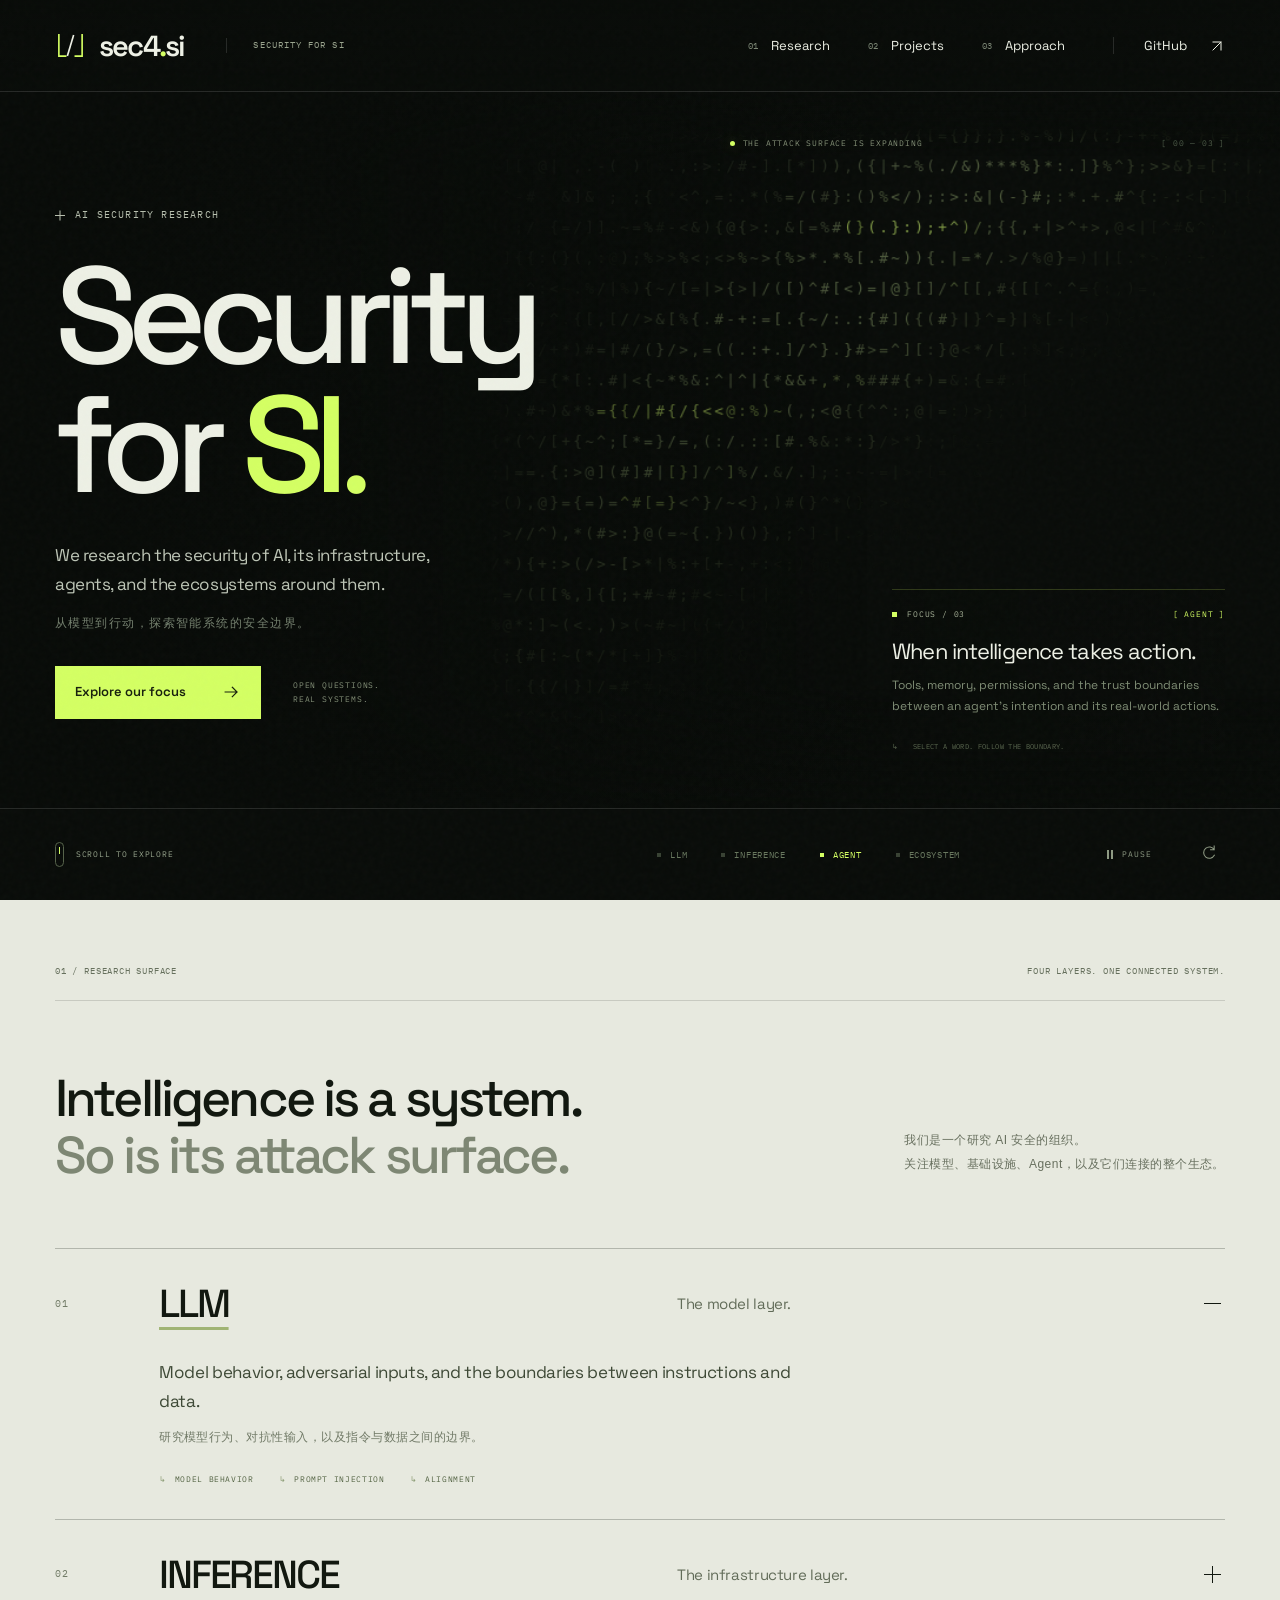
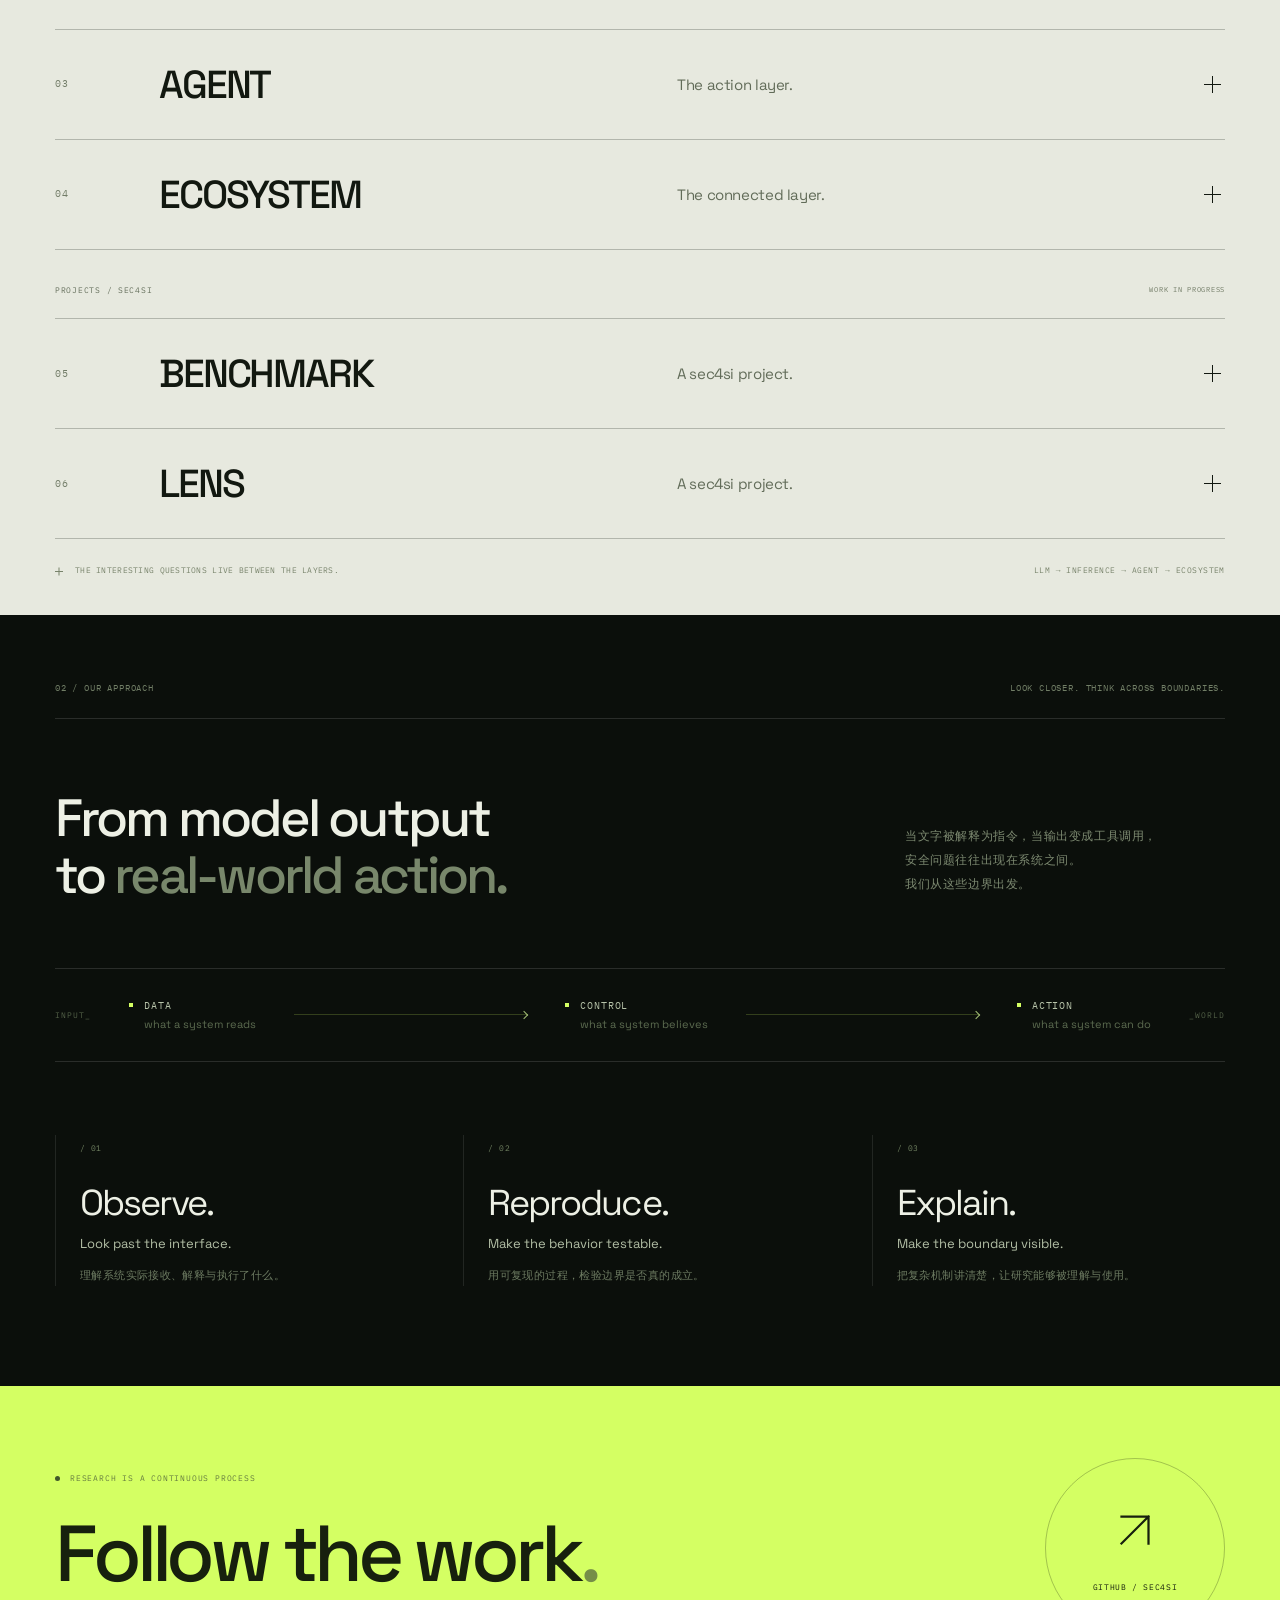
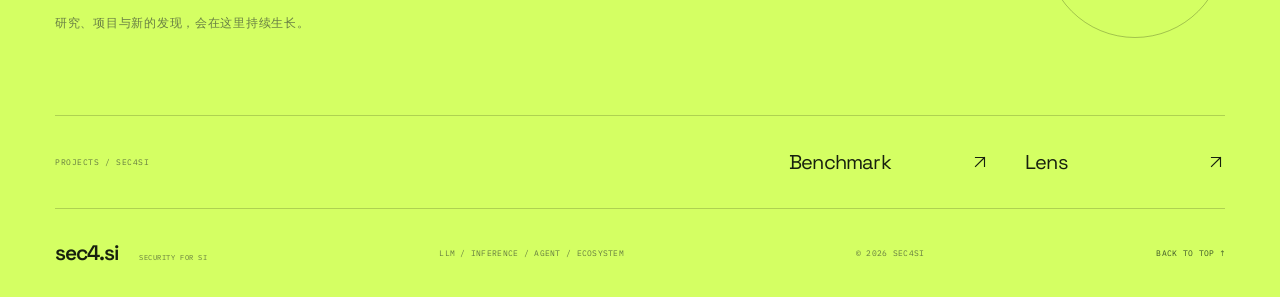
==== index.html @ 331c9820 "Add project directory and fix homepage navigation and accordion behavior" ====
<!doctype html>
<html lang="en">
  <head>
    <meta charset="UTF-8">
    <meta name="viewport" content="width=device-width, initial-scale=1.0">
    <meta name="theme-color" content="#090c09">
    <meta name="description" content="Security for SI. An AI security research organization exploring LLMs, inference infrastructure, agents, and the wider AI ecosystem.">
    <meta property="og:title" content="sec4.si — Security for SI">
    <meta property="og:description" content="AI security research. From model behavior to real-world action.">
    <meta property="og:type" content="website">
    <meta property="og:url" content="https://sec4.si/">
    <link rel="canonical" href="https://sec4.si/">
    <link rel="icon" type="image/svg+xml" href="/favicon.svg">
    <title>sec4.si — Security for SI</title>
    <link rel="stylesheet" href="/assets/main-YYQBOWIZ.css">
  </head>
  <body>
    <div id="root"></div>
    <noscript><main style="padding:3rem;background:#090c09;color:#ecf0e5;font-family:monospace;min-height:100vh"><h1>sec4.si — Security for SI</h1><p>We research the security of AI, its infrastructure, agents, and the ecosystems around them.</p><p>LLM · INFERENCE · AGENT · AI ECOSYSTEM</p><a style="color:#d4ff63" href="https://github.com/sec4si">Explore our GitHub →</a></main></noscript>
    <script type="module" src="/assets/main-JKRTSLKH.js"></script>
  </body>
</html>
---- assets/main-YYQBOWIZ.css ----
@font-face{font-family:Space Grotesk Variable;font-style:normal;font-display:swap;font-weight:300 700;src:url("./space-grotesk-vietnamese-wght-normal-UOJE75FD.woff2") format("woff2-variations");unicode-range:U+0102-0103,U+0110-0111,U+0128-0129,U+0168-0169,U+01A0-01A1,U+01AF-01B0,U+0300-0301,U+0303-0304,U+0308-0309,U+0323,U+0329,U+1EA0-1EF9,U+20AB}@font-face{font-family:Space Grotesk Variable;font-style:normal;font-display:swap;font-weight:300 700;src:url("./space-grotesk-latin-ext-wght-normal-KWQTIOU2.woff2") format("woff2-variations");unicode-range:U+0100-02BA,U+02BD-02C5,U+02C7-02CC,U+02CE-02D7,U+02DD-02FF,U+0304,U+0308,U+0329,U+1D00-1DBF,U+1E00-1E9F,U+1EF2-1EFF,U+2020,U+20A0-20AB,U+20AD-20C0,U+2113,U+2C60-2C7F,U+A720-A7FF}@font-face{font-family:Space Grotesk Variable;font-style:normal;font-display:swap;font-weight:300 700;src:url("./space-grotesk-latin-wght-normal-LIGEH75C.woff2") format("woff2-variations");unicode-range:U+0000-00FF,U+0131,U+0152-0153,U+02BB-02BC,U+02C6,U+02DA,U+02DC,U+0304,U+0308,U+0329,U+2000-206F,U+20AC,U+2122,U+2191,U+2193,U+2212,U+2215,U+FEFF,U+FFFD}@font-face{font-family:IBM Plex Mono;font-style:normal;font-display:swap;font-weight:400;src:url("./ibm-plex-mono-latin-400-normal-A2WATXFY.woff2") format("woff2"),url("./ibm-plex-mono-latin-400-normal-4MWPPJAM.woff") format("woff")}@font-face{font-family:IBM Plex Mono;font-style:normal;font-display:swap;font-weight:500;src:url("./ibm-plex-mono-latin-500-normal-33HAQIPI.woff2") format("woff2"),url("./ibm-plex-mono-latin-500-normal-EJMP6L36.woff") format("woff")}.typographic-wall{position:relative;isolation:isolate;width:100%;height:100%;min-height:240px;overflow:hidden}.typographic-wall__content{position:relative;z-index:10;width:100%;height:100%}:root{font-family:Space Grotesk Variable,Arial,Microsoft YaHei,sans-serif;color:#edf0e5;background:#090c09;font-synthesis:none;-webkit-font-smoothing:antialiased;--ink:#090c09;--paper:#e7e9df;--lime:#d4ff63;--muted:#889382;--hairline:#ffffff20;--gutter:clamp(24px,4.3vw,96px);scroll-behavior:smooth}*{box-sizing:border-box}html{scroll-padding-top:95px}body{margin:0}button,a{-webkit-tap-highlight-color:transparent}button{font:inherit}button,a{touch-action:manipulation}a{color:inherit;text-decoration:none}button{color:inherit;cursor:pointer}button:disabled{cursor:default}button:focus-visible,a:focus-visible{outline:2px solid var(--lime);outline-offset:6px}::selection{background:var(--lime);color:var(--ink)}svg{flex:none;stroke:currentColor;stroke-width:1.5;stroke-linecap:square;stroke-linejoin:miter}.mono{font-family:IBM Plex Mono,Consolas,monospace;font-size:10px;font-weight:400;letter-spacing:.06em;line-height:1.6}.page-gutter{padding-inline:var(--gutter)}.skip-link{position:fixed;top:16px;left:var(--gutter);z-index:100;background:var(--lime);color:var(--ink);padding:12px 20px;transform:translateY(-180%)}.skip-link:focus{transform:none}.site-header{height:92px;display:flex;align-items:center;gap:36px;padding-inline:var(--gutter);position:fixed;inset:0 0 auto;z-index:30;border-bottom:1px solid var(--hairline);background:linear-gradient(#090c0970,#090c0930);transition:background .3s,backdrop-filter .3s;animation:header-in 1s both}.site-header.is-scrolled{background:#090c09ed;backdrop-filter:blur(16px)}.brand{display:inline-flex;gap:13px;align-items:center;font-size:29px;font-weight:600;letter-spacing:-1.8px;line-height:1}.brand>svg{stroke:var(--lime);stroke-width:1.7}.brand .mark-slash{stroke:#edf0e5}.brand-dot{color:var(--lime)}.header-caption{color:#9aa48e;margin-left:6px;padding-left:26px;border-left:1px solid var(--hairline);font-size:9px;letter-spacing:.12em}.site-header nav{margin-left:auto;display:flex;align-items:center;gap:38px;font-size:13px}.site-header nav a{display:inline-flex;align-items:center;gap:13px;transition:color .2s}.site-header nav a:hover{color:var(--lime)}.nav-number{font:9px IBM Plex Mono,monospace;color:#7c8775}.site-header nav .github-nav{border-left:1px solid var(--hairline);padding-left:30px;margin-left:10px;gap:22px}.github-nav svg{width:16px;height:16px}.hero{isolation:isolate;position:relative;min-height:850px;height:100svh;max-height:1400px;overflow:hidden;background:var(--ink)}.hero:after{content:"";position:absolute;inset:0;pointer-events:none;z-index:6;opacity:.035;background-image:url("data:image/svg+xml,%3Csvg viewBox='0 0 180 180' xmlns='http://www.w3.org/2000/svg'%3E%3Cfilter id='n'%3E%3CfeTurbulence type='fractalNoise' baseFrequency='.93' numOctaves='3' stitchTiles='stitch'/%3E%3C/filter%3E%3Cpath fill='%23fff' filter='url(%23n)' opacity='.7' d='M0 0h180v180H0z'/%3E%3C/svg%3E")}.hero-field{position:absolute;inset:110px -1% 98px 37%;z-index:0;animation:field-in 2.1s .3s both}.hero-field .typographic-wall{height:100%;min-height:100%}.hero-field-mask{position:absolute;inset:92px 0 90px;pointer-events:none;z-index:1;background:linear-gradient(90deg,var(--ink) 0%,#090c09fa 25%,#090c09cc 39%,#090c0966 48%,transparent 68%),linear-gradient(0deg,var(--ink),transparent 17%,transparent 91%,var(--ink));opacity:.98}.hero-main{position:relative;z-index:3;height:100%;display:flex;flex-direction:column;justify-content:center;padding-top:128px;padding-bottom:102px;pointer-events:none}.eyebrow{display:inline-flex;gap:10px;align-items:center;color:#b7bfae;font-size:10px;letter-spacing:.12em}.tiny-cross{display:inline-block;width:10px;height:10px;position:relative;flex:none}.tiny-cross:before,.tiny-cross:after{content:"";position:absolute;background:currentColor;top:50%;left:0;width:100%;height:1px}.tiny-cross:after{transform:rotate(90deg)}.hero-main>.eyebrow{animation:copy-in 1s .1s both;margin-bottom:29px;color:#b7bfae}h1{font-size:clamp(112px,10.7vw,216px);font-weight:500;letter-spacing:-.077em;line-height:.94;margin:0 0 32px}.title-line{display:block;overflow:hidden;padding:0 .12em .12em 0;margin-bottom:-.12em}.title-line>span{display:block;animation:title-in 1.2s cubic-bezier(.2,.7,.15,1) .12s both}.title-line:nth-child(2)>span{animation-delay:.3s}h1 em{font-style:normal;color:var(--lime)}.title-period{font-weight:400}.hero-copy{max-width:430px;animation:copy-in 1.2s .55s both}.hero-description{font-size:17px;font-weight:400;line-height:1.65;letter-spacing:-.025em;margin:0;max-width:390px;color:#bec6b7}.hero-chinese{font-family:Arial,Microsoft YaHei,sans-serif;font-size:12px;letter-spacing:.12em;line-height:1.7;color:#737f6d;margin:15px 0 0}.hero-actions{display:flex;align-items:center;gap:32px;margin-top:33px}.primary-link{display:flex;align-items:center;justify-content:space-between;gap:36px;padding:16px 20px 17px;background:var(--lime);color:#17200c;font-size:13px;font-weight:600;pointer-events:auto;transition:background .2s,transform .2s}.primary-link:hover{background:#e5ffa1;transform:translateY(-2px)}.primary-link svg{width:19px}.action-note{font-size:8px;color:#849078;line-height:1.8;letter-spacing:.1em}.field-topline{position:absolute;top:137px;left:57%;right:var(--gutter);z-index:2;display:flex;align-items:center;gap:8px;color:#849077;font-size:8px;letter-spacing:.1em;animation:copy-in 1.1s .85s both;pointer-events:none}.field-coordinate{margin-left:auto;color:#4d5b48}.status-dot{width:5px;height:5px;background:var(--lime);border-radius:50%;display:inline-block;flex:none;box-shadow:0 0 12px #d4ff6340;animation:status-breathe 4s ease-in-out infinite}.field-note{position:absolute;right:var(--gutter);bottom:148px;width:clamp(290px,26vw,440px);z-index:4;animation:copy-in 1.3s 1.1s both;background:linear-gradient(90deg,#090c09ed,#090c09d9 80%,#090c09b3);border-top:1px solid #d4ff6330;padding-top:18px;pointer-events:none}.field-note-index{display:flex;align-items:center;gap:10px;font-size:8px;color:#a9b59a;letter-spacing:.1em}.square-dot{display:block;width:5px;height:5px;background:var(--lime)}.focus-bracket{margin-left:auto;color:var(--lime)}.field-note-content{animation:copy-in .45s both}.field-note-content p{font-size:22px;line-height:1.2;letter-spacing:-.04em;margin:17px 0 10px;max-width:350px}.field-note-content>span{display:block;max-width:360px;color:#7f8d75;font-size:12px;line-height:1.8}.field-note-hint{display:flex;gap:14px;color:#5a684f;font-size:7px;letter-spacing:.05em;margin-top:23px}.hero-bottom{position:absolute;bottom:0;inset-inline:0;height:92px;z-index:7;display:flex;align-items:center;justify-content:space-between;border-top:1px solid var(--hairline);gap:30px;animation:copy-in 1.1s .95s both}.scroll-cue{display:flex;align-items:center;gap:12px;color:#9aa78f;font-size:8px;letter-spacing:.09em;white-space:nowrap}.scroll-track{position:relative;width:9px;height:25px;border:1px solid #56634b;display:flex;justify-content:center;border-radius:6px;overflow:hidden}.scroll-track span{width:1px;height:7px;display:block;background:var(--lime);margin-top:4px;animation:scroll-tick 2.8s ease-in-out infinite}.field-tabs{display:flex;align-items:center;gap:34px;margin-left:auto;margin-right:10%}.field-tabs button{display:inline-flex;align-items:center;gap:9px;padding:10px 0;border:0;background:transparent;color:#69785f;font:9px IBM Plex Mono,monospace;letter-spacing:.08em;transition:color .2s}.tab-indicator{width:4px;height:4px;background:currentColor;opacity:.5;transition:background .2s}.field-tabs button:hover,.field-tabs button.is-active{color:var(--lime)}.field-tabs button.is-active .tab-indicator{opacity:1}.motion-controls{display:flex;align-items:center;gap:19px}.motion-button{display:flex;align-items:center;gap:9px;padding:10px 0;font-size:8px;letter-spacing:.12em;color:#8e9a83;background:none;border:none;min-width:66px}.motion-button:hover,.shuffle-button:hover{color:var(--lime)}.pause-icon{width:6px;height:9px;border-inline:2px solid currentColor;display:inline-block}.play-icon{display:inline-block;border-left:6px solid currentColor;border-top:4px solid transparent;border-bottom:4px solid transparent}.shuffle-button{background:none;border:0;color:#8e9a83;padding:8px}.shuffle-button:disabled{opacity:.3}.field-fallback{height:100%;font:14px/2.15 IBM Plex Mono,monospace;color:#8d9d7c15;letter-spacing:.25em;overflow:hidden;white-space:nowrap}.research-section{background:var(--paper);color:#121810;padding-block:64px 38px}.section-label{display:flex;justify-content:space-between;gap:24px;padding-bottom:22px;border-bottom:1px solid #171e1726;font-size:9px;letter-spacing:.09em;color:#66705d}.research-heading{display:flex;justify-content:space-between;align-items:flex-end;gap:60px;margin:69px 0 65px}h2{font-weight:500;letter-spacing:-.055em;line-height:1.09;font-size:clamp(40px,4.05vw,78px);margin:0}.research-heading h2>span{color:#7e8774}.research-heading p{font-family:Arial,Microsoft YaHei,sans-serif;color:#68705f;font-size:12px;line-height:2;letter-spacing:.04em;min-width:320px;margin:0 0 7px}.research-list{border-bottom:1px solid #171e1740}.research-row{border-top:1px solid #171e1740}.research-row{scroll-margin-top:14px}.research-row h3{margin:0}.research-toggle{width:100%;padding:30px 0;display:grid;grid-template-columns:80px minmax(230px,1fr) 1fr 30px;align-items:center;gap:24px;text-align:left;border:0;background:none;color:inherit;transition:padding .2s}.research-toggle:focus-visible{outline-color:#5f792e;outline-offset:-2px}.row-number{font-size:10px;color:#727c67;align-self:center}.row-label{font-size:clamp(28px,3.05vw,58px);letter-spacing:-.055em;font-weight:500;transition:transform .3s}.row-subtitle{font-size:15px;font-weight:400;color:#626c59;justify-self:start;letter-spacing:-.025em}.row-icon{position:relative;width:25px;height:25px;justify-self:end}.row-icon span{position:absolute;left:4px;right:4px;top:12px;height:1px;background:currentColor;transition:transform .3s}.row-icon span+span{transform:rotate(90deg)}.is-expanded .row-icon span+span{transform:rotate(0)}.research-toggle:hover .row-label{transform:translate(8px)}.is-expanded .row-label{text-decoration:underline;text-decoration-color:#a0b474;text-decoration-thickness:3px;text-underline-offset:10px}.research-detail-inner{padding:0 54px 33px 104px;max-width:970px;animation:copy-in .3s both}.research-detail-inner>p:first-child{font-size:17px;line-height:1.7;letter-spacing:-.02em;color:#3e4936;margin:0 0 11px;max-width:650px}.research-detail-inner>p[lang]{font-family:Arial,Microsoft YaHei,sans-serif;font-size:12px;line-height:1.8;color:#717a67;letter-spacing:.04em;margin:0}.research-tags{display:flex;flex-wrap:wrap;gap:9px 25px;margin-top:24px;color:#526242;font-size:8px;letter-spacing:.08em}.research-tags span:before{content:"\21b3";margin-right:8px;color:#8c9c75}.project-list-heading{display:flex;align-items:center;justify-content:space-between;gap:20px;border-top:1px solid #171e1740;padding:34px 0 22px;color:#66705d;font-size:8px;letter-spacing:.09em;scroll-margin-top:20px}.project-list-heading h3{margin:0;font:inherit}.project-list-heading>span{color:#727c67;font-size:7px}.project-actions{display:flex;align-items:center;flex-wrap:wrap;gap:14px 28px;margin-top:24px}.project-actions>a{display:inline-flex;align-items:center;justify-content:space-between;gap:28px;min-height:44px;font-size:12px;font-weight:500;transition:background .2s,color .2s,transform .2s}.project-actions a:focus-visible{outline-color:#496620;outline-offset:5px}.project-site{padding:13px 17px;background:#17200e;color:var(--lime)}.project-site:hover{background:#2c3c1c;transform:translateY(-2px)}.project-repository{color:#3e4936}.project-repository:hover{color:#17200e;text-decoration:underline;text-underline-offset:5px}.project-actions svg{width:16px;height:16px}.project-status{display:flex;align-items:center;gap:8px;font-size:7px;color:#68735e;letter-spacing:.07em}.project-status>span{display:block;width:4px;height:4px;background:#7e9457}.motion-button:disabled{opacity:.65}.research-footnote{display:flex;gap:12px;align-items:center;font-size:8px;letter-spacing:.035em;color:#78836b;padding-top:25px}.research-footnote .tiny-cross{width:8px;height:8px}.research-footnote>span:last-child{margin-left:auto;letter-spacing:.06em}.approach-section{padding-block:66px 100px;background:#0b0f0b}.approach-section .section-label{border-color:var(--hairline);color:#717e66}.approach-heading{display:flex;justify-content:space-between;align-items:flex-end;gap:60px;margin-top:70px}.approach-heading h2{font-size:clamp(40px,4.1vw,78px)}.approach-heading h2 span{color:#78876b}.approach-heading p{font-family:Arial,Microsoft YaHei,sans-serif;font-size:12px;letter-spacing:.05em;line-height:2;color:#7d8a71;margin:0 0 7px;min-width:320px}.boundary-map{display:flex;align-items:center;gap:38px;margin:65px 0 73px;border-block:1px solid var(--hairline);padding:30px 0}.map-terminal{color:#536148;font-size:8px;letter-spacing:.13em}.boundary-node{display:grid;grid-template-columns:5px auto;column-gap:10px;row-gap:5px;align-items:center;flex-shrink:0;font:10px IBM Plex Mono,monospace;letter-spacing:.09em;color:#b8c4aa}.node-dot{width:4px;height:4px;background:var(--lime);display:block}.boundary-node small{grid-column:2;font-family:Space Grotesk Variable,sans-serif;font-size:11px;letter-spacing:0;color:#5c6b50}.boundary-line{height:1px;background:#d4ff6333;flex:1;position:relative;overflow:visible;min-width:10px}.boundary-line:after{content:"";position:absolute;right:0;top:-2px;width:5px;height:5px;border-top:1px solid #a3bf76;border-right:1px solid #a3bf76;transform:rotate(45deg)}.principles{display:grid;grid-template-columns:repeat(3,1fr);gap:55px}.principle{border-left:1px solid #ffffff19;padding-left:24px}.principle-number{color:#738463;font-size:8px}.principle h3{font-size:36px;letter-spacing:-.055em;font-weight:400;margin:24px 0 8px}.principle p{color:#b3bfa6;font-size:13px;margin:0 0 12px;line-height:1.5}.principle>span[lang]{display:block;font-family:Arial,Microsoft YaHei,sans-serif;color:#6c7a61;font-size:11px;line-height:1.9;letter-spacing:.035em}.site-footer{background:var(--lime);color:#17200e;padding-top:72px}.footer-top{display:flex;align-items:center;justify-content:space-between;gap:40px;padding-bottom:77px}.footer-top .eyebrow{color:#667c41;font-size:8px;letter-spacing:.1em}.footer-top .status-dot{background:#40572a;animation:none;box-shadow:none}.footer-top h2{font-size:clamp(50px,6.2vw,120px);margin:25px 0 18px;letter-spacing:-.065em}.footer-top h2>span{color:#758e48}.footer-top p{font-family:Arial,Microsoft YaHei,sans-serif;color:#687f44;font-size:12px;letter-spacing:.06em;margin:0}.footer-github{display:flex;flex-direction:column;align-items:center;justify-content:center;gap:24px;width:180px;height:180px;border:1px solid #17200e44;border-radius:50%;transition:background .3s,color .3s,transform .3s}.footer-github>svg{width:54px;height:54px;stroke-width:1}.footer-github>span{font-size:8px;letter-spacing:.08em}.footer-github:hover{background:#17200e;color:var(--lime);transform:rotate(-5deg)}.site-footer a:focus-visible{outline-color:#17200e}.footer-projects{display:flex;align-items:center;gap:36px;border-top:1px solid #17200e33;padding-block:25px}.footer-projects>span{margin-right:auto;color:#657c40;font-size:8px;letter-spacing:.07em}.footer-projects>a{display:flex;align-items:center;justify-content:space-between;gap:35px;min-width:200px;font-size:20px;letter-spacing:-.04em;padding-block:8px}.footer-projects>a:hover{text-decoration:underline;text-underline-offset:5px}.footer-projects svg{width:18px;height:18px}@media(max-width:720px){.footer-projects{flex-wrap:wrap;gap:16px 30px;padding-block:23px}.footer-projects>span{flex-basis:100%;font-size:7px}.footer-projects>a{flex:1;min-width:0;font-size:18px;gap:15px}}.footer-bottom{display:flex;align-items:center;justify-content:space-between;gap:25px;border-top:1px solid #17200e33;padding-block:27px;font-size:8px;letter-spacing:.035em;color:#657c40}.footer-brand{font-family:Space Grotesk Variable,sans-serif;font-size:21px;letter-spacing:-1px;font-weight:600;color:#17200e}.footer-brand>span{font:7px IBM Plex Mono,monospace;letter-spacing:.08em;margin-left:17px;color:#657c40}.back-top{color:#3b5428;white-space:nowrap}[data-reveal]{opacity:0;transform:translateY(24px);transition:opacity .85s cubic-bezier(.2,.7,.15,1),transform .85s cubic-bezier(.2,.7,.15,1)}[data-reveal][data-revealed=true]{opacity:1;transform:none}.research-row[data-reveal]{transform:none}.research-row:target{opacity:1;transform:none;transition:none}.principle:nth-child(2){transition-delay:.1s}.principle:nth-child(3){transition-delay:.2s}@keyframes title-in{0%{transform:translateY(112%);filter:blur(4px);opacity:.4}to{transform:none;filter:none;opacity:1}}@keyframes copy-in{0%{opacity:0;transform:translateY(15px)}to{opacity:1;transform:none}}@keyframes header-in{0%{opacity:0;transform:translateY(-12px)}to{opacity:1;transform:none}}@keyframes field-in{0%{opacity:0}to{opacity:1}}@keyframes status-breathe{0%,to{opacity:.45}50%{opacity:1}}@keyframes scroll-tick{0%,to{transform:translateY(0);opacity:.7}60%{transform:translateY(8px);opacity:.2}}@media(min-width:1700px){.hero-copy{max-width:480px}.hero-description{font-size:19px;max-width:435px}.hero-chinese{font-size:13px}.hero-main{padding-top:140px}h1{margin-bottom:37px}.hero-actions{margin-top:38px}.primary-link{padding:19px 23px;font-size:14px;gap:55px}.field-note{bottom:158px}.field-note-content p{font-size:26px}.field-note-content>span{font-size:13px}.field-topline{font-size:9px;top:143px}.hero-main>.eyebrow{font-size:11px;margin-bottom:35px}}@media(max-width:1200px){.header-caption{display:none}.hero{min-height:800px}h1{font-size:clamp(108px,11vw,150px)}.hero-field{left:34%}.hero-field-mask{background:linear-gradient(90deg,var(--ink) 0%,#090c09f5 24%,#090c09a0 42%,transparent 68%),linear-gradient(0deg,var(--ink),transparent 18%,transparent 91%,var(--ink))}.hero-copy{max-width:350px}.hero-description{font-size:15px;max-width:330px}.field-topline{left:55%;font-size:7px}.field-note{width:285px}.field-note-content p{font-size:21px}.field-tabs{gap:20px;margin-right:0}.field-tabs button{font-size:8px}.scroll-cue{font-size:7px}.research-heading,.approach-heading{gap:35px}.research-heading p,.approach-heading p{min-width:270px;font-size:11px}.research-toggle{grid-template-columns:55px minmax(210px,1fr) 1fr 25px;gap:20px}.research-detail-inner{padding-left:75px}.boundary-map{gap:24px}.map-terminal{font-size:7px}.boundary-node{font-size:9px}.principles{gap:35px}.footer-bottom>span:nth-child(2){display:none}}@media(max-width:900px){.site-header{height:78px}.brand{font-size:25px}.site-header nav{gap:26px;font-size:12px}.site-header nav .github-nav{padding-left:23px;margin-left:0;gap:17px}.hero{min-height:900px;max-height:none}.hero-main{padding-top:130px;padding-bottom:200px;justify-content:center}h1{font-size:128px}.hero-description{max-width:335px}.field-topline{left:53%;top:118px;right:var(--gutter)}.field-coordinate{display:none}.hero-field{inset:98px -7% 140px 32%}.field-note{bottom:144px;width:260px}.field-note-content p{font-size:19px}.field-note-content>span{font-size:11px}.field-note-hint{font-size:6px}.hero-bottom{height:90px}.field-tabs{gap:15px}.field-tabs button{font-size:7px;gap:6px}.scroll-cue{font-size:6px}.motion-controls{gap:6px}.motion-button{font-size:7px;min-width:58px}.research-section{padding-top:40px}.section-label{font-size:8px}.section-label>span:last-child{font-size:7px}.research-heading,.approach-heading{flex-direction:column;align-items:flex-start;gap:29px;margin-top:45px;margin-bottom:45px}.research-heading p,.approach-heading p{font-size:12px}.research-toggle{grid-template-columns:38px 1fr 180px 23px;gap:16px;padding-block:27px}.row-label{font-size:33px}.row-subtitle{font-size:12px}.research-detail-inner{padding-left:54px}.research-footnote>span:last-child{display:none}.approach-section{padding-top:45px;padding-bottom:65px}.boundary-map{gap:17px;margin:45px 0 55px}.map-terminal{display:none}.boundary-node small{font-size:10px}.principles{gap:23px}.principle{padding-left:16px}.principle h3{font-size:30px}.principle>span[lang]{font-size:10px}.footer-top{padding-bottom:55px}.footer-github{width:145px;height:145px;gap:18px}.footer-github>svg{width:44px;height:44px}.footer-github>span{font-size:7px}.footer-brand>span{display:none}}@media(max-width:600px){:root{--gutter:22px}html{scroll-padding-top:80px}.site-header{height:72px;gap:12px}.brand{font-size:23px;gap:9px}.brand>svg{width:25px;height:25px}.site-header nav{gap:20px;font-size:11px}.nav-number,.approach-nav{display:none!important}.site-header nav .github-nav{border-left:0;padding-left:0;gap:10px}.github-nav svg{width:14px;height:14px}.hero{min-height:870px;height:100svh}.hero-main{justify-content:flex-start;padding-top:176px;padding-bottom:210px}.hero-main>.eyebrow{font-size:8px;letter-spacing:.1em;margin-bottom:28px}h1{font-size:clamp(83px,20.8vw,124px);line-height:1.02;letter-spacing:-.075em;margin-bottom:29px}.hero-description{font-size:15px;line-height:1.65;max-width:310px;color:#b8c3ac}.hero-chinese{font-size:10px;letter-spacing:.08em;margin-top:15px}.hero-actions{gap:23px;margin-top:28px}.primary-link{font-size:12px;gap:29px;padding:15px 17px}.action-note{font-size:7px}.hero-field{inset:95px -44% 110px 8%;opacity:.48}.hero-field-mask{inset:73px 0 83px;background:linear-gradient(90deg,#090c09f7,#090c09cf 45%,#090c09a6),linear-gradient(0deg,var(--ink),#090c09c0 16%,transparent 40%,transparent 92%,var(--ink))}.field-topline{left:var(--gutter);right:var(--gutter);top:111px;font-size:6px;letter-spacing:.08em;color:#68765d}.field-topline .status-dot{width:4px;height:4px}.field-note{left:var(--gutter);right:var(--gutter);bottom:107px;width:auto;border-top:1px solid #ffffff18;padding-top:15px;background:transparent}.field-note-index{font-size:7px}.field-note-content p{font-size:15px;margin:11px 0 0;max-width:none}.field-note-content>span,.field-note-hint{display:none}.field-note .square-dot{width:4px;height:4px}.hero-bottom{height:77px;gap:18px;flex-wrap:nowrap}.scroll-cue{display:none}.field-tabs{margin:0 auto 0 0;gap:13px}.field-tabs button{font-size:7px;letter-spacing:.04em;gap:5px;min-height:44px}.tab-indicator{width:3px;height:3px}.motion-controls{gap:0}.motion-button{font-size:6px;gap:7px;min-width:47px;min-height:44px}.shuffle-button{display:none}.pause-icon{height:7px;width:5px;border-inline-width:1.5px}.research-section{padding-top:32px;padding-bottom:26px}.section-label{font-size:7px;padding-bottom:17px;letter-spacing:.07em}.section-label>span:last-child{display:none}.research-heading{margin-top:36px;margin-bottom:34px;gap:24px}h2{font-size:36px;letter-spacing:-.06em;line-height:1.15}.research-heading p{font-size:11px;line-height:2;letter-spacing:.02em;min-width:0;max-width:310px}.research-toggle{grid-template-columns:24px 1fr 20px;gap:13px;padding-block:24px}.row-number{font-size:8px}.row-label{font-size:30px;letter-spacing:-.055em}.row-subtitle{display:none}.row-icon{width:18px;height:18px}.row-icon span{top:9px;left:2px;right:2px}.is-expanded .row-label{text-decoration-thickness:2px;text-underline-offset:7px}.research-detail-inner{padding:0 0 26px 37px}.research-detail-inner>p:first-child{font-size:14px;line-height:1.8}.research-detail-inner>p[lang]{font-size:10px;line-height:1.9;letter-spacing:.02em}.research-tags{gap:10px 15px;font-size:6px;line-height:1.8;margin-top:18px}.research-tags span:before{margin-right:5px}.research-footnote{font-size:6px;gap:10px;line-height:1.8;padding-top:21px}.approach-section{padding-top:33px;padding-bottom:44px}.approach-heading{margin-top:36px;margin-bottom:0;gap:24px}.approach-heading h2{font-size:36px}.approach-heading p{font-size:11px;line-height:2;letter-spacing:.02em;min-width:0}.boundary-map{margin:34px 0 37px;gap:14px;padding-block:23px}.boundary-node{grid-template-columns:3px auto;font-size:7px;column-gap:7px;letter-spacing:.05em}.node-dot{width:3px;height:3px}.boundary-node small{display:none}.boundary-line:after{width:4px;height:4px;top:-1.5px}.principles{grid-template-columns:1fr;gap:29px}.principle{border-left:0;border-top:1px solid #ffffff18;padding-top:22px;padding-left:0;display:grid;grid-template-columns:35px 1fr;column-gap:5px}.principle-number{grid-row:1 / span 3;align-self:start;padding-top:9px;font-size:7px}.principle h3{font-size:29px;margin:0 0 9px}.principle p{font-size:12px;margin-bottom:8px}.principle>span[lang]{font-size:10px;letter-spacing:.02em}.site-footer{padding-top:38px}.footer-top{align-items:flex-start;position:relative;gap:15px;padding-bottom:40px}.footer-top .eyebrow{font-size:6px;letter-spacing:.05em;gap:7px}.footer-top h2{font-size:43px;margin:24px 0 16px}.footer-top p{font-size:10px;line-height:1.9;letter-spacing:.03em;max-width:250px}.footer-github{width:52px;height:52px;flex:none;margin-top:42px;border-radius:0;border:0}.footer-github>svg{width:37px;height:37px;stroke-width:1.2}.footer-github>span{display:none}.footer-bottom{padding-block:20px;gap:15px;flex-wrap:wrap;font-size:6px}.footer-brand{font-size:19px;flex:1}.footer-bottom>span{font-size:6px}.back-top{display:none}}@media(prefers-reduced-motion:reduce){:root{scroll-behavior:auto}*,*:before,*:after{animation-duration:.01ms!important;animation-delay:0s!important;transition-duration:.01ms!important;scroll-behavior:auto!important}[data-reveal]{opacity:1;transform:none}.title-line>span{transform:none;filter:none}}@media(max-width:600px){.site-header nav{gap:16px}.site-header nav a{min-height:44px}.site-header nav .github-nav{min-width:24px;justify-content:center}.github-label{display:none}.project-list-heading{padding-top:28px;font-size:7px;gap:12px}.project-list-heading>span{font-size:6px}.project-actions{gap:12px 23px;margin-top:21px}.project-actions>a{font-size:11px;gap:20px}.project-site{padding:12px 14px}.project-status{flex-basis:100%;font-size:6px;margin-top:2px}}@media(max-width:360px){:root{--gutter:18px}.site-header{gap:10px}.brand{font-size:22px;gap:8px}.brand>svg{width:24px;height:24px}.site-header nav{gap:13px}.field-tabs{gap:10px}h1{font-size:clamp(72px,23vw,83px)}}
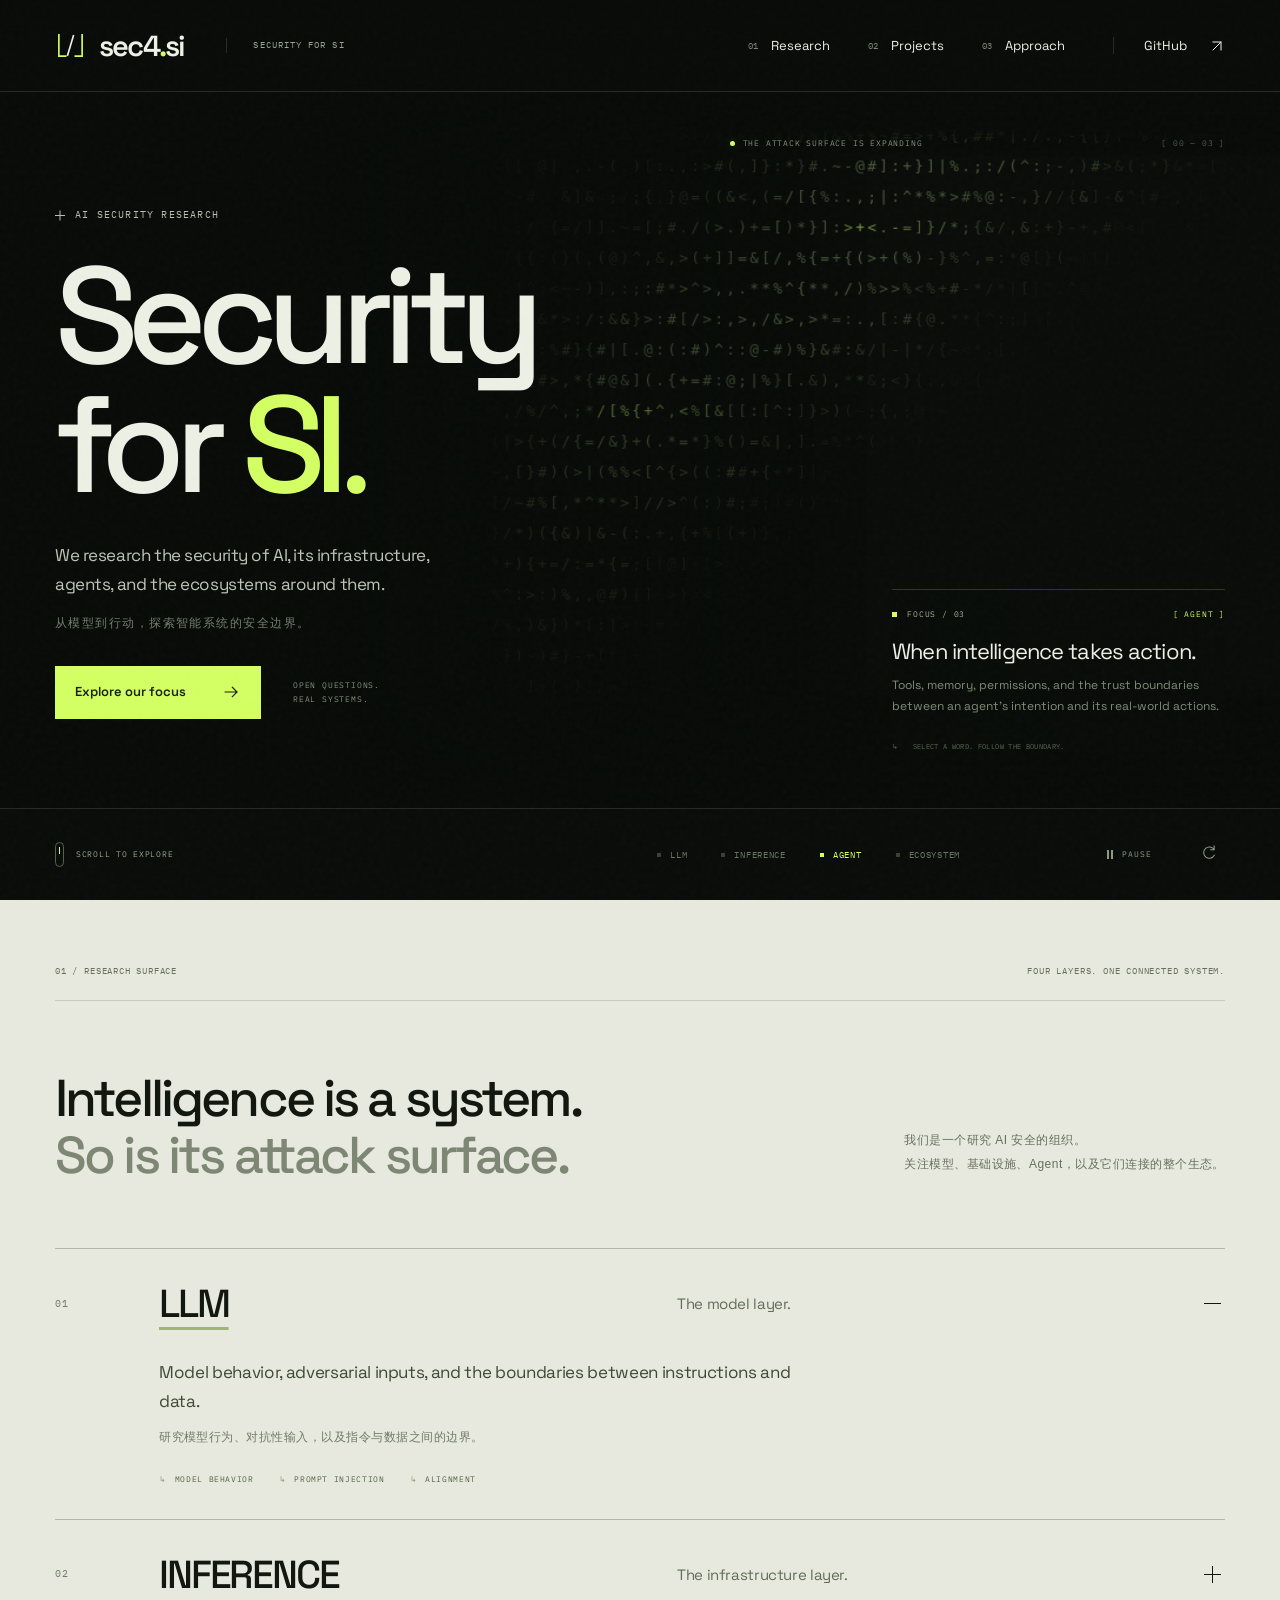
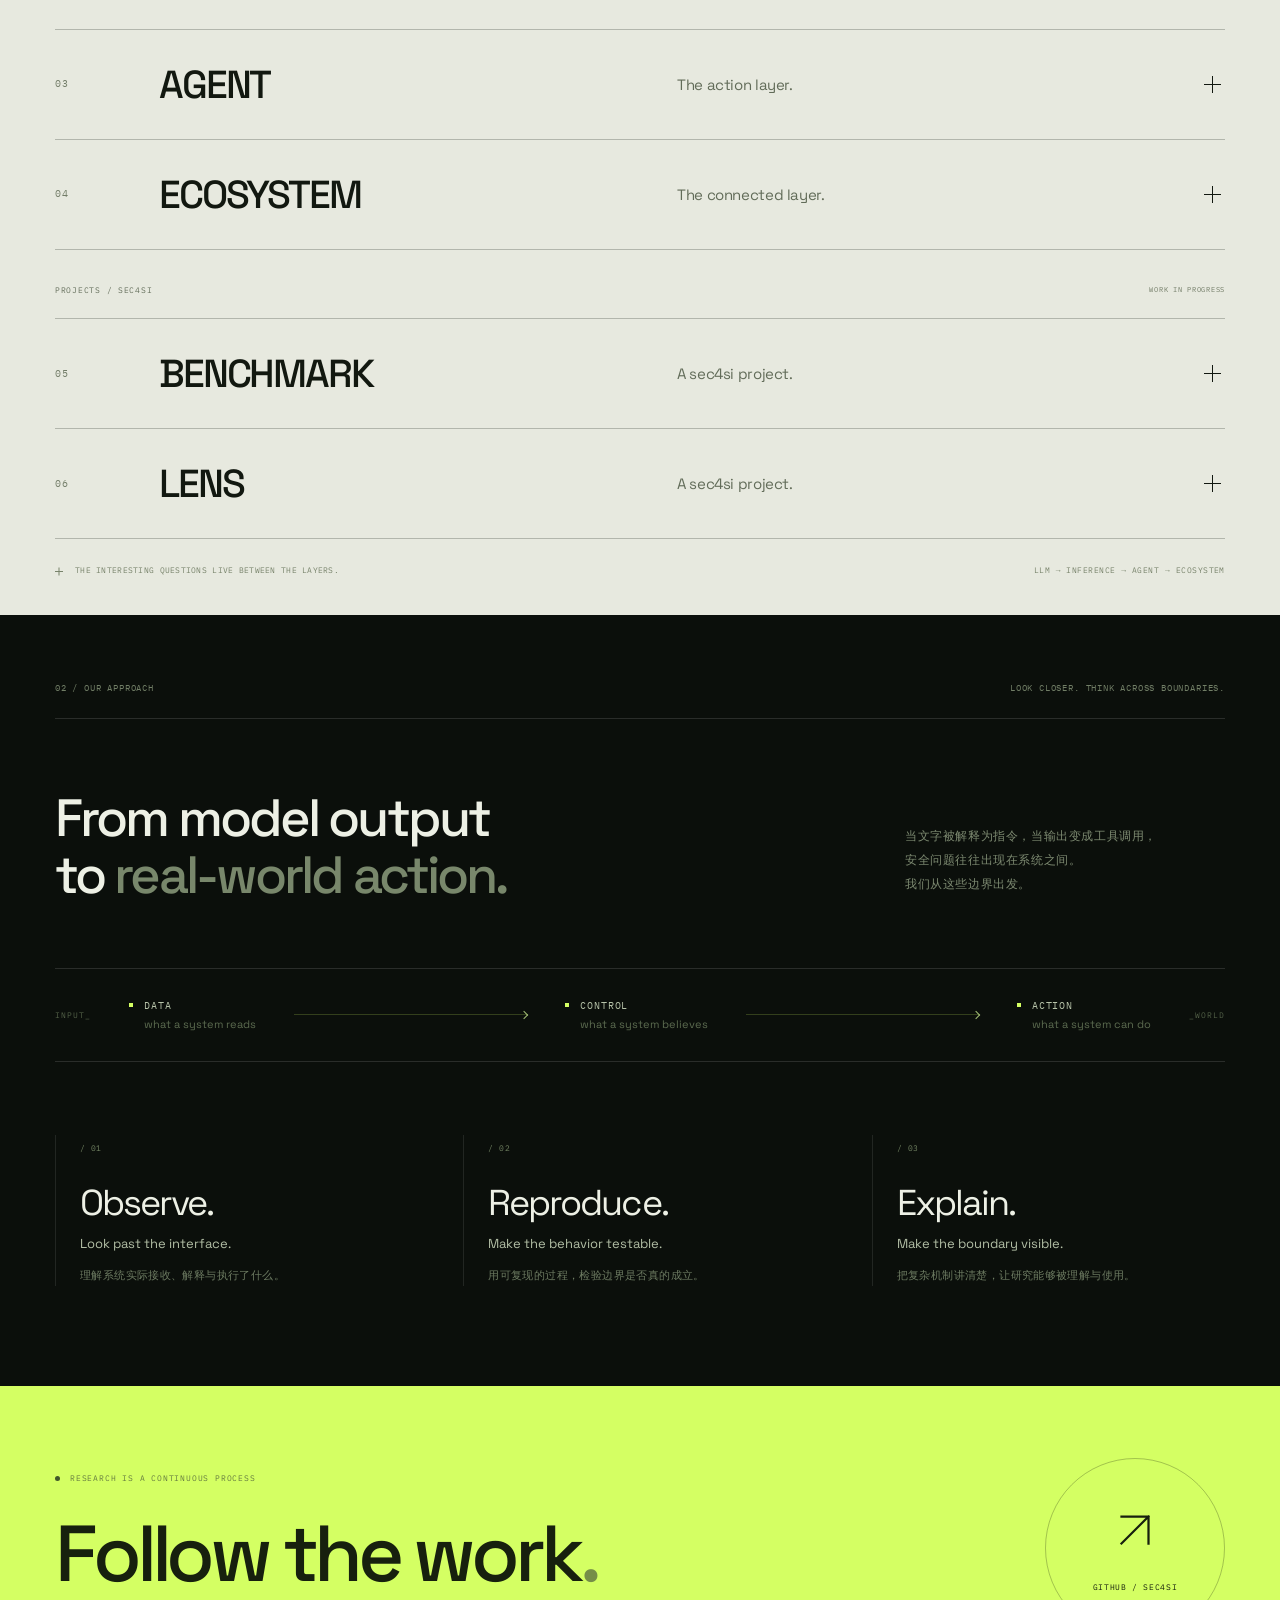
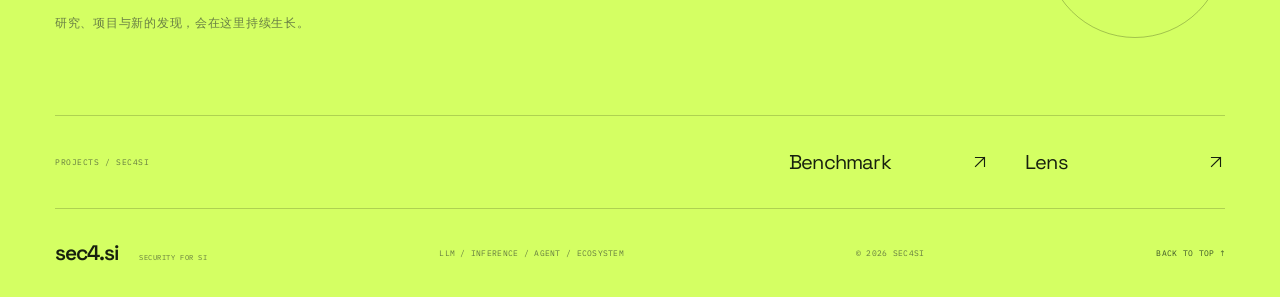
==== commit a67e42d4: "Preserve native keyboard shortcuts in the project list" ====
--- a/index.html
+++ b/index.html
@@ -17,6 +17,6 @@
   <body>
     <div id="root"></div>
     <noscript><main style="padding:3rem;background:#090c09;color:#ecf0e5;font-family:monospace;min-height:100vh"><h1>sec4.si — Security for SI</h1><p>We research the security of AI, its infrastructure, agents, and the ecosystems around them.</p><p>LLM · INFERENCE · AGENT · AI ECOSYSTEM</p><a style="color:#d4ff63" href="https://github.com/sec4si">Explore our GitHub →</a></main></noscript>
-    <script type="module" src="/assets/main-JKRTSLKH.js"></script>
+    <script type="module" src="/assets/main-FLJUPSHR.js"></script>
   </body>
 </html>
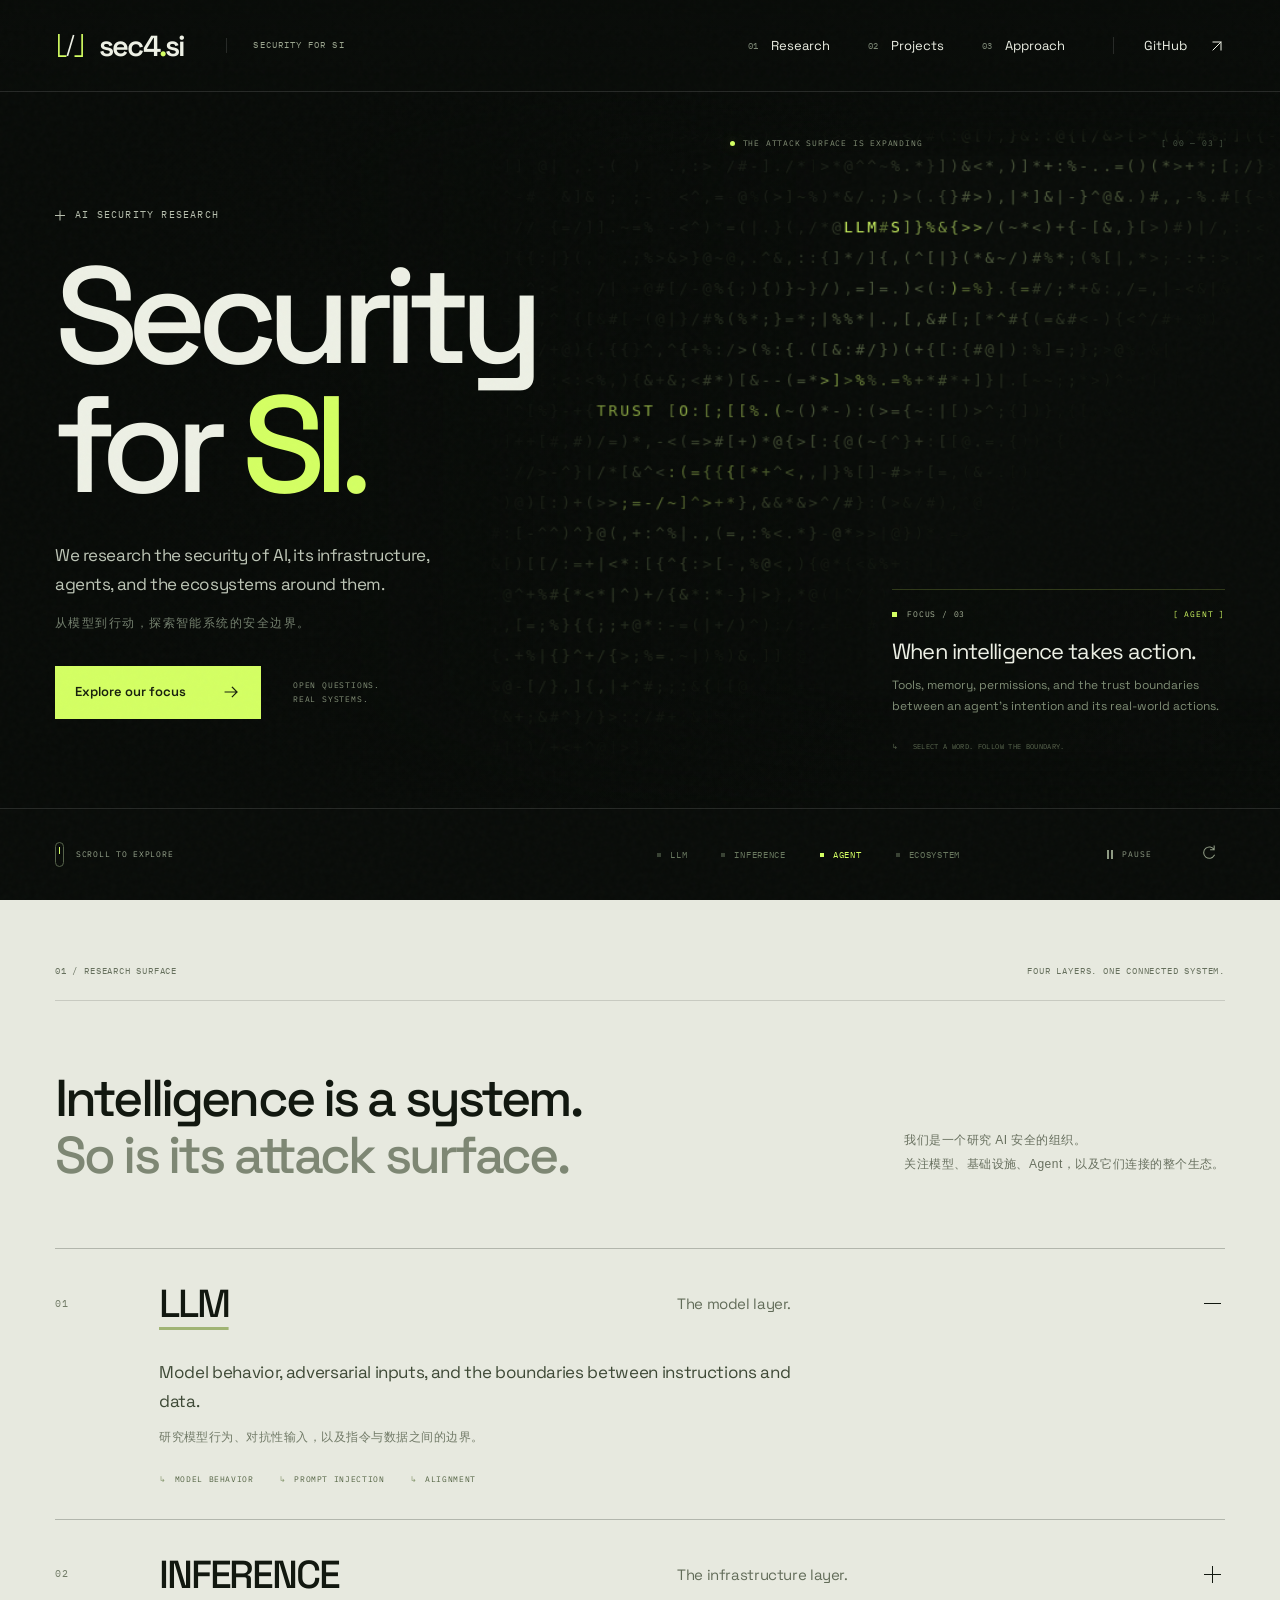
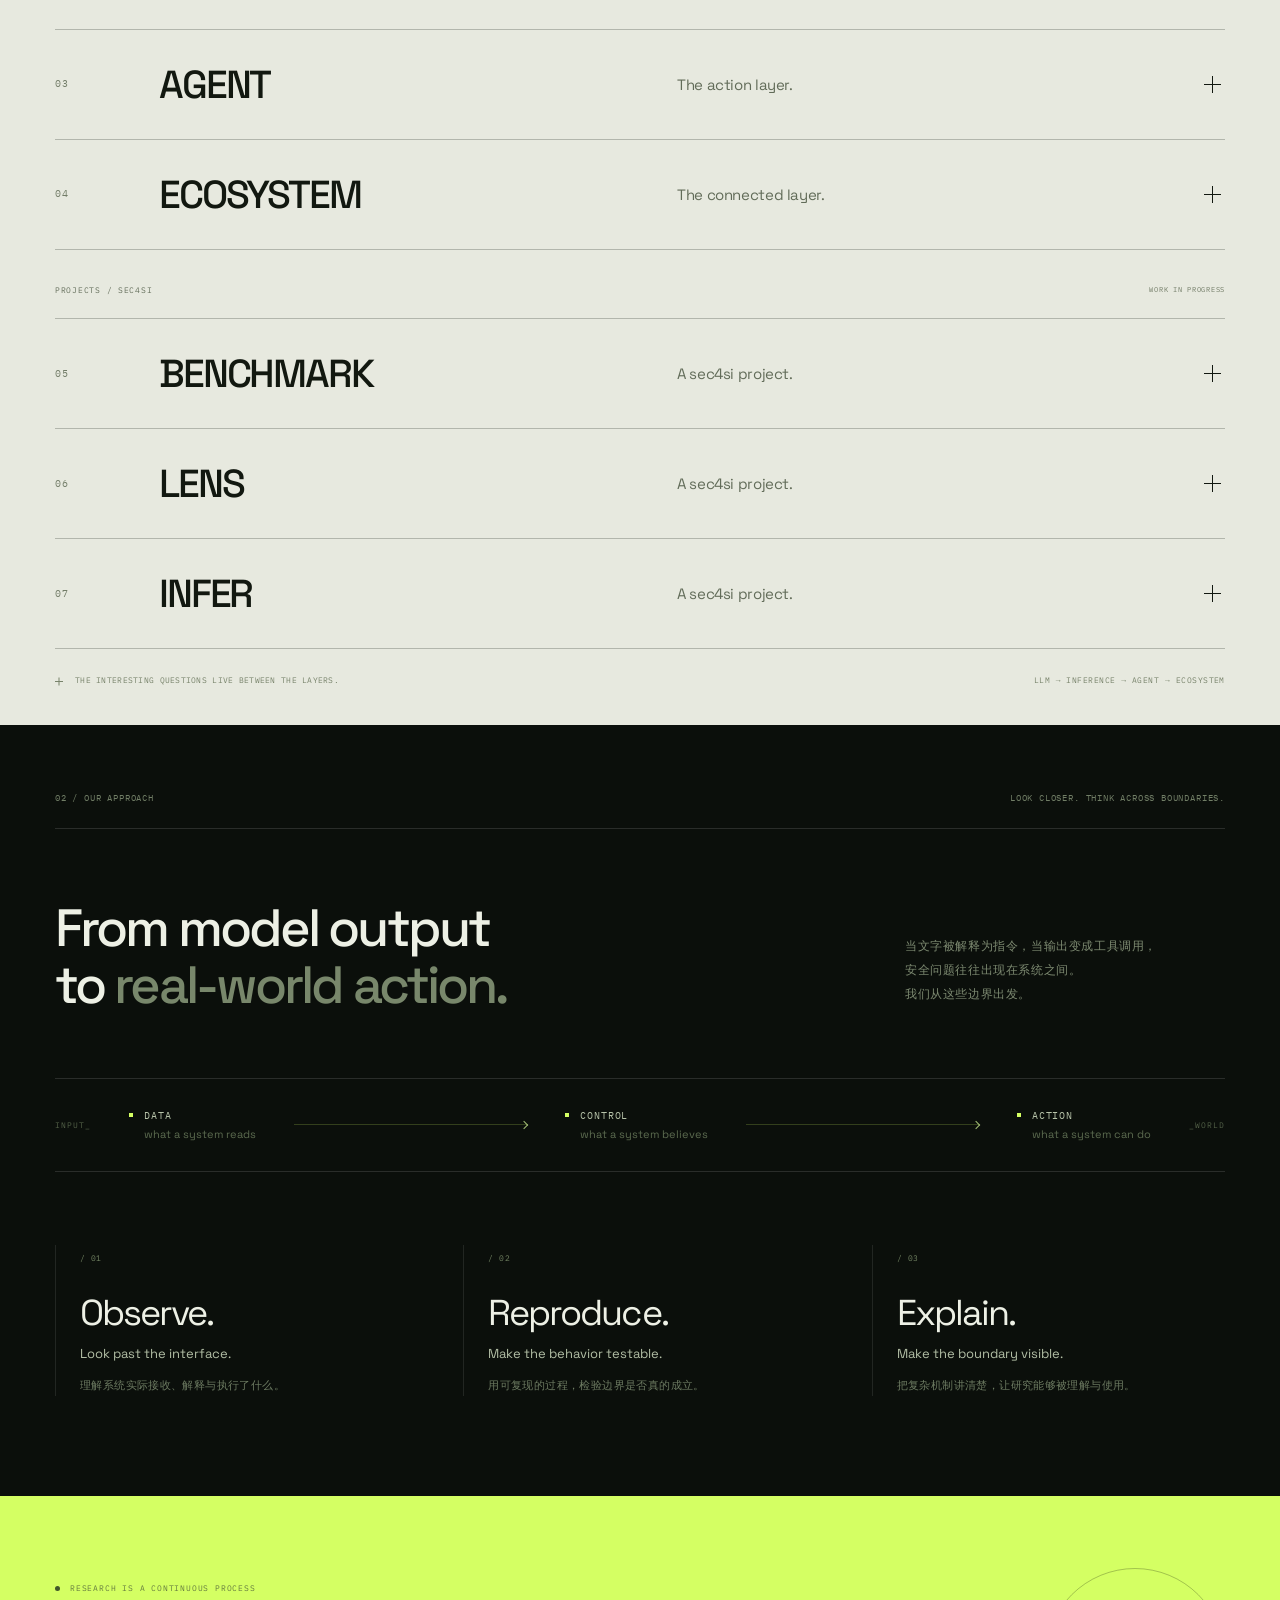
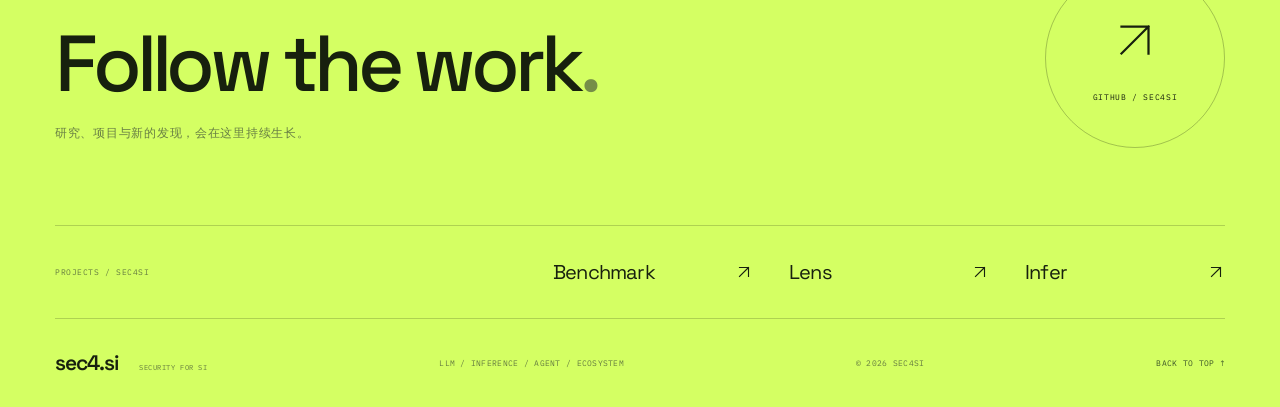
==== commit b9f70ccd: "Add Infer to the project directory and footer" ====
--- a/index.html
+++ b/index.html
@@ -12,11 +12,11 @@
     <link rel="canonical" href="https://sec4.si/">
     <link rel="icon" type="image/svg+xml" href="/favicon.svg">
     <title>sec4.si — Security for SI</title>
-    <link rel="stylesheet" href="/assets/main-YYQBOWIZ.css">
+    <link rel="stylesheet" href="/assets/main-FRT7UVD2.css">
   </head>
   <body>
     <div id="root"></div>
     <noscript><main style="padding:3rem;background:#090c09;color:#ecf0e5;font-family:monospace;min-height:100vh"><h1>sec4.si — Security for SI</h1><p>We research the security of AI, its infrastructure, agents, and the ecosystems around them.</p><p>LLM · INFERENCE · AGENT · AI ECOSYSTEM</p><a style="color:#d4ff63" href="https://github.com/sec4si">Explore our GitHub →</a></main></noscript>
-    <script type="module" src="/assets/main-FLJUPSHR.js"></script>
+    <script type="module" src="/assets/main-VNFAHUEZ.js"></script>
   </body>
 </html>
--- a/assets/main-FRT7UVD2.css
+++ b/assets/main-FRT7UVD2.css
@@ -0,0 +1 @@
+@font-face{font-family:Space Grotesk Variable;font-style:normal;font-display:swap;font-weight:300 700;src:url("./space-grotesk-vietnamese-wght-normal-UOJE75FD.woff2") format("woff2-variations");unicode-range:U+0102-0103,U+0110-0111,U+0128-0129,U+0168-0169,U+01A0-01A1,U+01AF-01B0,U+0300-0301,U+0303-0304,U+0308-0309,U+0323,U+0329,U+1EA0-1EF9,U+20AB}@font-face{font-family:Space Grotesk Variable;font-style:normal;font-display:swap;font-weight:300 700;src:url("./space-grotesk-latin-ext-wght-normal-KWQTIOU2.woff2") format("woff2-variations");unicode-range:U+0100-02BA,U+02BD-02C5,U+02C7-02CC,U+02CE-02D7,U+02DD-02FF,U+0304,U+0308,U+0329,U+1D00-1DBF,U+1E00-1E9F,U+1EF2-1EFF,U+2020,U+20A0-20AB,U+20AD-20C0,U+2113,U+2C60-2C7F,U+A720-A7FF}@font-face{font-family:Space Grotesk Variable;font-style:normal;font-display:swap;font-weight:300 700;src:url("./space-grotesk-latin-wght-normal-LIGEH75C.woff2") format("woff2-variations");unicode-range:U+0000-00FF,U+0131,U+0152-0153,U+02BB-02BC,U+02C6,U+02DA,U+02DC,U+0304,U+0308,U+0329,U+2000-206F,U+20AC,U+2122,U+2191,U+2193,U+2212,U+2215,U+FEFF,U+FFFD}@font-face{font-family:IBM Plex Mono;font-style:normal;font-display:swap;font-weight:400;src:url("./ibm-plex-mono-latin-400-normal-A2WATXFY.woff2") format("woff2"),url("./ibm-plex-mono-latin-400-normal-4MWPPJAM.woff") format("woff")}@font-face{font-family:IBM Plex Mono;font-style:normal;font-display:swap;font-weight:500;src:url("./ibm-plex-mono-latin-500-normal-33HAQIPI.woff2") format("woff2"),url("./ibm-plex-mono-latin-500-normal-EJMP6L36.woff") format("woff")}.typographic-wall{position:relative;isolation:isolate;width:100%;height:100%;min-height:240px;overflow:hidden}.typographic-wall__content{position:relative;z-index:10;width:100%;height:100%}:root{font-family:Space Grotesk Variable,Arial,Microsoft YaHei,sans-serif;color:#edf0e5;background:#090c09;font-synthesis:none;-webkit-font-smoothing:antialiased;--ink:#090c09;--paper:#e7e9df;--lime:#d4ff63;--muted:#889382;--hairline:#ffffff20;--gutter:clamp(24px,4.3vw,96px);scroll-behavior:smooth}*{box-sizing:border-box}html{scroll-padding-top:95px}body{margin:0}button,a{-webkit-tap-highlight-color:transparent}button{font:inherit}button,a{touch-action:manipulation}a{color:inherit;text-decoration:none}button{color:inherit;cursor:pointer}button:disabled{cursor:default}button:focus-visible,a:focus-visible{outline:2px solid var(--lime);outline-offset:6px}::selection{background:var(--lime);color:var(--ink)}svg{flex:none;stroke:currentColor;stroke-width:1.5;stroke-linecap:square;stroke-linejoin:miter}.mono{font-family:IBM Plex Mono,Consolas,monospace;font-size:10px;font-weight:400;letter-spacing:.06em;line-height:1.6}.page-gutter{padding-inline:var(--gutter)}.skip-link{position:fixed;top:16px;left:var(--gutter);z-index:100;background:var(--lime);color:var(--ink);padding:12px 20px;transform:translateY(-180%)}.skip-link:focus{transform:none}.site-header{height:92px;display:flex;align-items:center;gap:36px;padding-inline:var(--gutter);position:fixed;inset:0 0 auto;z-index:30;border-bottom:1px solid var(--hairline);background:linear-gradient(#090c0970,#090c0930);transition:background .3s,backdrop-filter .3s;animation:header-in 1s both}.site-header.is-scrolled{background:#090c09ed;backdrop-filter:blur(16px)}.brand{display:inline-flex;gap:13px;align-items:center;font-size:29px;font-weight:600;letter-spacing:-1.8px;line-height:1}.brand>svg{stroke:var(--lime);stroke-width:1.7}.brand .mark-slash{stroke:#edf0e5}.brand-dot{color:var(--lime)}.header-caption{color:#9aa48e;margin-left:6px;padding-left:26px;border-left:1px solid var(--hairline);font-size:9px;letter-spacing:.12em}.site-header nav{margin-left:auto;display:flex;align-items:center;gap:38px;font-size:13px}.site-header nav a{display:inline-flex;align-items:center;gap:13px;transition:color .2s}.site-header nav a:hover{color:var(--lime)}.nav-number{font:9px IBM Plex Mono,monospace;color:#7c8775}.site-header nav .github-nav{border-left:1px solid var(--hairline);padding-left:30px;margin-left:10px;gap:22px}.github-nav svg{width:16px;height:16px}.hero{isolation:isolate;position:relative;min-height:850px;height:100svh;max-height:1400px;overflow:hidden;background:var(--ink)}.hero:after{content:"";position:absolute;inset:0;pointer-events:none;z-index:6;opacity:.035;background-image:url("data:image/svg+xml,%3Csvg viewBox='0 0 180 180' xmlns='http://www.w3.org/2000/svg'%3E%3Cfilter id='n'%3E%3CfeTurbulence type='fractalNoise' baseFrequency='.93' numOctaves='3' stitchTiles='stitch'/%3E%3C/filter%3E%3Cpath fill='%23fff' filter='url(%23n)' opacity='.7' d='M0 0h180v180H0z'/%3E%3C/svg%3E")}.hero-field{position:absolute;inset:110px -1% 98px 37%;z-index:0;animation:field-in 2.1s .3s both}.hero-field .typographic-wall{height:100%;min-height:100%}.hero-field-mask{position:absolute;inset:92px 0 90px;pointer-events:none;z-index:1;background:linear-gradient(90deg,var(--ink) 0%,#090c09fa 25%,#090c09cc 39%,#090c0966 48%,transparent 68%),linear-gradient(0deg,var(--ink),transparent 17%,transparent 91%,var(--ink));opacity:.98}.hero-main{position:relative;z-index:3;height:100%;display:flex;flex-direction:column;justify-content:center;padding-top:128px;padding-bottom:102px;pointer-events:none}.eyebrow{display:inline-flex;gap:10px;align-items:center;color:#b7bfae;font-size:10px;letter-spacing:.12em}.tiny-cross{display:inline-block;width:10px;height:10px;position:relative;flex:none}.tiny-cross:before,.tiny-cross:after{content:"";position:absolute;background:currentColor;top:50%;left:0;width:100%;height:1px}.tiny-cross:after{transform:rotate(90deg)}.hero-main>.eyebrow{animation:copy-in 1s .1s both;margin-bottom:29px;color:#b7bfae}h1{font-size:clamp(112px,10.7vw,216px);font-weight:500;letter-spacing:-.077em;line-height:.94;margin:0 0 32px}.title-line{display:block;overflow:hidden;padding:0 .12em .12em 0;margin-bottom:-.12em}.title-line>span{display:block;animation:title-in 1.2s cubic-bezier(.2,.7,.15,1) .12s both}.title-line:nth-child(2)>span{animation-delay:.3s}h1 em{font-style:normal;color:var(--lime)}.title-period{font-weight:400}.hero-copy{max-width:430px;animation:copy-in 1.2s .55s both}.hero-description{font-size:17px;font-weight:400;line-height:1.65;letter-spacing:-.025em;margin:0;max-width:390px;color:#bec6b7}.hero-chinese{font-family:Arial,Microsoft YaHei,sans-serif;font-size:12px;letter-spacing:.12em;line-height:1.7;color:#737f6d;margin:15px 0 0}.hero-actions{display:flex;align-items:center;gap:32px;margin-top:33px}.primary-link{display:flex;align-items:center;justify-content:space-between;gap:36px;padding:16px 20px 17px;background:var(--lime);color:#17200c;font-size:13px;font-weight:600;pointer-events:auto;transition:background .2s,transform .2s}.primary-link:hover{background:#e5ffa1;transform:translateY(-2px)}.primary-link svg{width:19px}.action-note{font-size:8px;color:#849078;line-height:1.8;letter-spacing:.1em}.field-topline{position:absolute;top:137px;left:57%;right:var(--gutter);z-index:2;display:flex;align-items:center;gap:8px;color:#849077;font-size:8px;letter-spacing:.1em;animation:copy-in 1.1s .85s both;pointer-events:none}.field-coordinate{margin-left:auto;color:#4d5b48}.status-dot{width:5px;height:5px;background:var(--lime);border-radius:50%;display:inline-block;flex:none;box-shadow:0 0 12px #d4ff6340;animation:status-breathe 4s ease-in-out infinite}.field-note{position:absolute;right:var(--gutter);bottom:148px;width:clamp(290px,26vw,440px);z-index:4;animation:copy-in 1.3s 1.1s both;background:linear-gradient(90deg,#090c09ed,#090c09d9 80%,#090c09b3);border-top:1px solid #d4ff6330;padding-top:18px;pointer-events:none}.field-note-index{display:flex;align-items:center;gap:10px;font-size:8px;color:#a9b59a;letter-spacing:.1em}.square-dot{display:block;width:5px;height:5px;background:var(--lime)}.focus-bracket{margin-left:auto;color:var(--lime)}.field-note-content{animation:copy-in .45s both}.field-note-content p{font-size:22px;line-height:1.2;letter-spacing:-.04em;margin:17px 0 10px;max-width:350px}.field-note-content>span{display:block;max-width:360px;color:#7f8d75;font-size:12px;line-height:1.8}.field-note-hint{display:flex;gap:14px;color:#5a684f;font-size:7px;letter-spacing:.05em;margin-top:23px}.hero-bottom{position:absolute;bottom:0;inset-inline:0;height:92px;z-index:7;display:flex;align-items:center;justify-content:space-between;border-top:1px solid var(--hairline);gap:30px;animation:copy-in 1.1s .95s both}.scroll-cue{display:flex;align-items:center;gap:12px;color:#9aa78f;font-size:8px;letter-spacing:.09em;white-space:nowrap}.scroll-track{position:relative;width:9px;height:25px;border:1px solid #56634b;display:flex;justify-content:center;border-radius:6px;overflow:hidden}.scroll-track span{width:1px;height:7px;display:block;background:var(--lime);margin-top:4px;animation:scroll-tick 2.8s ease-in-out infinite}.field-tabs{display:flex;align-items:center;gap:34px;margin-left:auto;margin-right:10%}.field-tabs button{display:inline-flex;align-items:center;gap:9px;padding:10px 0;border:0;background:transparent;color:#69785f;font:9px IBM Plex Mono,monospace;letter-spacing:.08em;transition:color .2s}.tab-indicator{width:4px;height:4px;background:currentColor;opacity:.5;transition:background .2s}.field-tabs button:hover,.field-tabs button.is-active{color:var(--lime)}.field-tabs button.is-active .tab-indicator{opacity:1}.motion-controls{display:flex;align-items:center;gap:19px}.motion-button{display:flex;align-items:center;gap:9px;padding:10px 0;font-size:8px;letter-spacing:.12em;color:#8e9a83;background:none;border:none;min-width:66px}.motion-button:hover,.shuffle-button:hover{color:var(--lime)}.pause-icon{width:6px;height:9px;border-inline:2px solid currentColor;display:inline-block}.play-icon{display:inline-block;border-left:6px solid currentColor;border-top:4px solid transparent;border-bottom:4px solid transparent}.shuffle-button{background:none;border:0;color:#8e9a83;padding:8px}.shuffle-button:disabled{opacity:.3}.field-fallback{height:100%;font:14px/2.15 IBM Plex Mono,monospace;color:#8d9d7c15;letter-spacing:.25em;overflow:hidden;white-space:nowrap}.research-section{background:var(--paper);color:#121810;padding-block:64px 38px}.section-label{display:flex;justify-content:space-between;gap:24px;padding-bottom:22px;border-bottom:1px solid #171e1726;font-size:9px;letter-spacing:.09em;color:#66705d}.research-heading{display:flex;justify-content:space-between;align-items:flex-end;gap:60px;margin:69px 0 65px}h2{font-weight:500;letter-spacing:-.055em;line-height:1.09;font-size:clamp(40px,4.05vw,78px);margin:0}.research-heading h2>span{color:#7e8774}.research-heading p{font-family:Arial,Microsoft YaHei,sans-serif;color:#68705f;font-size:12px;line-height:2;letter-spacing:.04em;min-width:320px;margin:0 0 7px}.research-list{border-bottom:1px solid #171e1740}.research-row{border-top:1px solid #171e1740}.research-row{scroll-margin-top:14px}.research-row h3{margin:0}.research-toggle{width:100%;padding:30px 0;display:grid;grid-template-columns:80px minmax(230px,1fr) 1fr 30px;align-items:center;gap:24px;text-align:left;border:0;background:none;color:inherit;transition:padding .2s}.research-toggle:focus-visible{outline-color:#5f792e;outline-offset:-2px}.row-number{font-size:10px;color:#727c67;align-self:center}.row-label{font-size:clamp(28px,3.05vw,58px);letter-spacing:-.055em;font-weight:500;transition:transform .3s}.row-subtitle{font-size:15px;font-weight:400;color:#626c59;justify-self:start;letter-spacing:-.025em}.row-icon{position:relative;width:25px;height:25px;justify-self:end}.row-icon span{position:absolute;left:4px;right:4px;top:12px;height:1px;background:currentColor;transition:transform .3s}.row-icon span+span{transform:rotate(90deg)}.is-expanded .row-icon span+span{transform:rotate(0)}.research-toggle:hover .row-label{transform:translate(8px)}.is-expanded .row-label{text-decoration:underline;text-decoration-color:#a0b474;text-decoration-thickness:3px;text-underline-offset:10px}.research-detail-inner{padding:0 54px 33px 104px;max-width:970px;animation:copy-in .3s both}.research-detail-inner>p:first-child{font-size:17px;line-height:1.7;letter-spacing:-.02em;color:#3e4936;margin:0 0 11px;max-width:650px}.research-detail-inner>p[lang]{font-family:Arial,Microsoft YaHei,sans-serif;font-size:12px;line-height:1.8;color:#717a67;letter-spacing:.04em;margin:0}.research-tags{display:flex;flex-wrap:wrap;gap:9px 25px;margin-top:24px;color:#526242;font-size:8px;letter-spacing:.08em}.research-tags span:before{content:"\21b3";margin-right:8px;color:#8c9c75}.project-list-heading{display:flex;align-items:center;justify-content:space-between;gap:20px;border-top:1px solid #171e1740;padding:34px 0 22px;color:#66705d;font-size:8px;letter-spacing:.09em;scroll-margin-top:20px}.project-list-heading h3{margin:0;font:inherit}.project-list-heading>span{color:#727c67;font-size:7px}.project-actions{display:flex;align-items:center;flex-wrap:wrap;gap:14px 28px;margin-top:24px}.project-actions>a{display:inline-flex;align-items:center;justify-content:space-between;gap:28px;min-height:44px;font-size:12px;font-weight:500;transition:background .2s,color .2s,transform .2s}.project-actions a:focus-visible{outline-color:#496620;outline-offset:5px}.project-site{padding:13px 17px;background:#17200e;color:var(--lime)}.project-site:hover{background:#2c3c1c;transform:translateY(-2px)}.project-repository{color:#3e4936}.project-repository:hover{color:#17200e;text-decoration:underline;text-underline-offset:5px}.project-actions svg{width:16px;height:16px}.project-status{display:flex;align-items:center;gap:8px;font-size:7px;color:#68735e;letter-spacing:.07em}.project-status>span{display:block;width:4px;height:4px;background:#7e9457}.motion-button:disabled{opacity:.65}.research-footnote{display:flex;gap:12px;align-items:center;font-size:8px;letter-spacing:.035em;color:#78836b;padding-top:25px}.research-footnote .tiny-cross{width:8px;height:8px}.research-footnote>span:last-child{margin-left:auto;letter-spacing:.06em}.approach-section{padding-block:66px 100px;background:#0b0f0b}.approach-section .section-label{border-color:var(--hairline);color:#717e66}.approach-heading{display:flex;justify-content:space-between;align-items:flex-end;gap:60px;margin-top:70px}.approach-heading h2{font-size:clamp(40px,4.1vw,78px)}.approach-heading h2 span{color:#78876b}.approach-heading p{font-family:Arial,Microsoft YaHei,sans-serif;font-size:12px;letter-spacing:.05em;line-height:2;color:#7d8a71;margin:0 0 7px;min-width:320px}.boundary-map{display:flex;align-items:center;gap:38px;margin:65px 0 73px;border-block:1px solid var(--hairline);padding:30px 0}.map-terminal{color:#536148;font-size:8px;letter-spacing:.13em}.boundary-node{display:grid;grid-template-columns:5px auto;column-gap:10px;row-gap:5px;align-items:center;flex-shrink:0;font:10px IBM Plex Mono,monospace;letter-spacing:.09em;color:#b8c4aa}.node-dot{width:4px;height:4px;background:var(--lime);display:block}.boundary-node small{grid-column:2;font-family:Space Grotesk Variable,sans-serif;font-size:11px;letter-spacing:0;color:#5c6b50}.boundary-line{height:1px;background:#d4ff6333;flex:1;position:relative;overflow:visible;min-width:10px}.boundary-line:after{content:"";position:absolute;right:0;top:-2px;width:5px;height:5px;border-top:1px solid #a3bf76;border-right:1px solid #a3bf76;transform:rotate(45deg)}.principles{display:grid;grid-template-columns:repeat(3,1fr);gap:55px}.principle{border-left:1px solid #ffffff19;padding-left:24px}.principle-number{color:#738463;font-size:8px}.principle h3{font-size:36px;letter-spacing:-.055em;font-weight:400;margin:24px 0 8px}.principle p{color:#b3bfa6;font-size:13px;margin:0 0 12px;line-height:1.5}.principle>span[lang]{display:block;font-family:Arial,Microsoft YaHei,sans-serif;color:#6c7a61;font-size:11px;line-height:1.9;letter-spacing:.035em}.site-footer{background:var(--lime);color:#17200e;padding-top:72px}.footer-top{display:flex;align-items:center;justify-content:space-between;gap:40px;padding-bottom:77px}.footer-top .eyebrow{color:#667c41;font-size:8px;letter-spacing:.1em}.footer-top .status-dot{background:#40572a;animation:none;box-shadow:none}.footer-top h2{font-size:clamp(50px,6.2vw,120px);margin:25px 0 18px;letter-spacing:-.065em}.footer-top h2>span{color:#758e48}.footer-top p{font-family:Arial,Microsoft YaHei,sans-serif;color:#687f44;font-size:12px;letter-spacing:.06em;margin:0}.footer-github{display:flex;flex-direction:column;align-items:center;justify-content:center;gap:24px;width:180px;height:180px;border:1px solid #17200e44;border-radius:50%;transition:background .3s,color .3s,transform .3s}.footer-github>svg{width:54px;height:54px;stroke-width:1}.footer-github>span{font-size:8px;letter-spacing:.08em}.footer-github:hover{background:#17200e;color:var(--lime);transform:rotate(-5deg)}.site-footer a:focus-visible{outline-color:#17200e}.footer-projects{display:flex;align-items:center;gap:36px;border-top:1px solid #17200e33;padding-block:25px}.footer-projects>span{margin-right:auto;color:#657c40;font-size:8px;letter-spacing:.07em}.footer-projects>a{display:flex;align-items:center;justify-content:space-between;gap:35px;min-width:0;flex:0 1 200px;font-size:20px;letter-spacing:-.04em;padding-block:8px}.footer-projects>a:hover{text-decoration:underline;text-underline-offset:5px}.footer-projects svg{width:18px;height:18px}@media(max-width:720px){.footer-projects{flex-wrap:wrap;gap:16px 30px;padding-block:23px}.footer-projects>span{flex-basis:100%;font-size:7px}.footer-projects>a{flex:1 1 140px;min-width:0;font-size:18px;gap:15px}}.footer-bottom{display:flex;align-items:center;justify-content:space-between;gap:25px;border-top:1px solid #17200e33;padding-block:27px;font-size:8px;letter-spacing:.035em;color:#657c40}.footer-brand{font-family:Space Grotesk Variable,sans-serif;font-size:21px;letter-spacing:-1px;font-weight:600;color:#17200e}.footer-brand>span{font:7px IBM Plex Mono,monospace;letter-spacing:.08em;margin-left:17px;color:#657c40}.back-top{color:#3b5428;white-space:nowrap}[data-reveal]{opacity:0;transform:translateY(24px);transition:opacity .85s cubic-bezier(.2,.7,.15,1),transform .85s cubic-bezier(.2,.7,.15,1)}[data-reveal][data-revealed=true]{opacity:1;transform:none}.research-row[data-reveal]{transform:none}.research-row:target{opacity:1;transform:none;transition:none}.principle:nth-child(2){transition-delay:.1s}.principle:nth-child(3){transition-delay:.2s}@keyframes title-in{0%{transform:translateY(112%);filter:blur(4px);opacity:.4}to{transform:none;filter:none;opacity:1}}@keyframes copy-in{0%{opacity:0;transform:translateY(15px)}to{opacity:1;transform:none}}@keyframes header-in{0%{opacity:0;transform:translateY(-12px)}to{opacity:1;transform:none}}@keyframes field-in{0%{opacity:0}to{opacity:1}}@keyframes status-breathe{0%,to{opacity:.45}50%{opacity:1}}@keyframes scroll-tick{0%,to{transform:translateY(0);opacity:.7}60%{transform:translateY(8px);opacity:.2}}@media(min-width:1700px){.hero-copy{max-width:480px}.hero-description{font-size:19px;max-width:435px}.hero-chinese{font-size:13px}.hero-main{padding-top:140px}h1{margin-bottom:37px}.hero-actions{margin-top:38px}.primary-link{padding:19px 23px;font-size:14px;gap:55px}.field-note{bottom:158px}.field-note-content p{font-size:26px}.field-note-content>span{font-size:13px}.field-topline{font-size:9px;top:143px}.hero-main>.eyebrow{font-size:11px;margin-bottom:35px}}@media(max-width:1200px){.header-caption{display:none}.hero{min-height:800px}h1{font-size:clamp(108px,11vw,150px)}.hero-field{left:34%}.hero-field-mask{background:linear-gradient(90deg,var(--ink) 0%,#090c09f5 24%,#090c09a0 42%,transparent 68%),linear-gradient(0deg,var(--ink),transparent 18%,transparent 91%,var(--ink))}.hero-copy{max-width:350px}.hero-description{font-size:15px;max-width:330px}.field-topline{left:55%;font-size:7px}.field-note{width:285px}.field-note-content p{font-size:21px}.field-tabs{gap:20px;margin-right:0}.field-tabs button{font-size:8px}.scroll-cue{font-size:7px}.research-heading,.approach-heading{gap:35px}.research-heading p,.approach-heading p{min-width:270px;font-size:11px}.research-toggle{grid-template-columns:55px minmax(210px,1fr) 1fr 25px;gap:20px}.research-detail-inner{padding-left:75px}.boundary-map{gap:24px}.map-terminal{font-size:7px}.boundary-node{font-size:9px}.principles{gap:35px}.footer-bottom>span:nth-child(2){display:none}}@media(max-width:900px){.site-header{height:78px}.brand{font-size:25px}.site-header nav{gap:26px;font-size:12px}.site-header nav .github-nav{padding-left:23px;margin-left:0;gap:17px}.hero{min-height:900px;max-height:none}.hero-main{padding-top:130px;padding-bottom:200px;justify-content:center}h1{font-size:128px}.hero-description{max-width:335px}.field-topline{left:53%;top:118px;right:var(--gutter)}.field-coordinate{display:none}.hero-field{inset:98px -7% 140px 32%}.field-note{bottom:144px;width:260px}.field-note-content p{font-size:19px}.field-note-content>span{font-size:11px}.field-note-hint{font-size:6px}.hero-bottom{height:90px}.field-tabs{gap:15px}.field-tabs button{font-size:7px;gap:6px}.scroll-cue{font-size:6px}.motion-controls{gap:6px}.motion-button{font-size:7px;min-width:58px}.research-section{padding-top:40px}.section-label{font-size:8px}.section-label>span:last-child{font-size:7px}.research-heading,.approach-heading{flex-direction:column;align-items:flex-start;gap:29px;margin-top:45px;margin-bottom:45px}.research-heading p,.approach-heading p{font-size:12px}.research-toggle{grid-template-columns:38px 1fr 180px 23px;gap:16px;padding-block:27px}.row-label{font-size:33px}.row-subtitle{font-size:12px}.research-detail-inner{padding-left:54px}.research-footnote>span:last-child{display:none}.approach-section{padding-top:45px;padding-bottom:65px}.boundary-map{gap:17px;margin:45px 0 55px}.map-terminal{display:none}.boundary-node small{font-size:10px}.principles{gap:23px}.principle{padding-left:16px}.principle h3{font-size:30px}.principle>span[lang]{font-size:10px}.footer-top{padding-bottom:55px}.footer-github{width:145px;height:145px;gap:18px}.footer-github>svg{width:44px;height:44px}.footer-github>span{font-size:7px}.footer-brand>span{display:none}}@media(max-width:600px){:root{--gutter:22px}html{scroll-padding-top:80px}.site-header{height:72px;gap:12px}.brand{font-size:23px;gap:9px}.brand>svg{width:25px;height:25px}.site-header nav{gap:20px;font-size:11px}.nav-number,.approach-nav{display:none!important}.site-header nav .github-nav{border-left:0;padding-left:0;gap:10px}.github-nav svg{width:14px;height:14px}.hero{min-height:870px;height:100svh}.hero-main{justify-content:flex-start;padding-top:176px;padding-bottom:210px}.hero-main>.eyebrow{font-size:8px;letter-spacing:.1em;margin-bottom:28px}h1{font-size:clamp(83px,20.8vw,124px);line-height:1.02;letter-spacing:-.075em;margin-bottom:29px}.hero-description{font-size:15px;line-height:1.65;max-width:310px;color:#b8c3ac}.hero-chinese{font-size:10px;letter-spacing:.08em;margin-top:15px}.hero-actions{gap:23px;margin-top:28px}.primary-link{font-size:12px;gap:29px;padding:15px 17px}.action-note{font-size:7px}.hero-field{inset:95px -44% 110px 8%;opacity:.48}.hero-field-mask{inset:73px 0 83px;background:linear-gradient(90deg,#090c09f7,#090c09cf 45%,#090c09a6),linear-gradient(0deg,var(--ink),#090c09c0 16%,transparent 40%,transparent 92%,var(--ink))}.field-topline{left:var(--gutter);right:var(--gutter);top:111px;font-size:6px;letter-spacing:.08em;color:#68765d}.field-topline .status-dot{width:4px;height:4px}.field-note{left:var(--gutter);right:var(--gutter);bottom:107px;width:auto;border-top:1px solid #ffffff18;padding-top:15px;background:transparent}.field-note-index{font-size:7px}.field-note-content p{font-size:15px;margin:11px 0 0;max-width:none}.field-note-content>span,.field-note-hint{display:none}.field-note .square-dot{width:4px;height:4px}.hero-bottom{height:77px;gap:18px;flex-wrap:nowrap}.scroll-cue{display:none}.field-tabs{margin:0 auto 0 0;gap:13px}.field-tabs button{font-size:7px;letter-spacing:.04em;gap:5px;min-height:44px}.tab-indicator{width:3px;height:3px}.motion-controls{gap:0}.motion-button{font-size:6px;gap:7px;min-width:47px;min-height:44px}.shuffle-button{display:none}.pause-icon{height:7px;width:5px;border-inline-width:1.5px}.research-section{padding-top:32px;padding-bottom:26px}.section-label{font-size:7px;padding-bottom:17px;letter-spacing:.07em}.section-label>span:last-child{display:none}.research-heading{margin-top:36px;margin-bottom:34px;gap:24px}h2{font-size:36px;letter-spacing:-.06em;line-height:1.15}.research-heading p{font-size:11px;line-height:2;letter-spacing:.02em;min-width:0;max-width:310px}.research-toggle{grid-template-columns:24px 1fr 20px;gap:13px;padding-block:24px}.row-number{font-size:8px}.row-label{font-size:30px;letter-spacing:-.055em}.row-subtitle{display:none}.row-icon{width:18px;height:18px}.row-icon span{top:9px;left:2px;right:2px}.is-expanded .row-label{text-decoration-thickness:2px;text-underline-offset:7px}.research-detail-inner{padding:0 0 26px 37px}.research-detail-inner>p:first-child{font-size:14px;line-height:1.8}.research-detail-inner>p[lang]{font-size:10px;line-height:1.9;letter-spacing:.02em}.research-tags{gap:10px 15px;font-size:6px;line-height:1.8;margin-top:18px}.research-tags span:before{margin-right:5px}.research-footnote{font-size:6px;gap:10px;line-height:1.8;padding-top:21px}.approach-section{padding-top:33px;padding-bottom:44px}.approach-heading{margin-top:36px;margin-bottom:0;gap:24px}.approach-heading h2{font-size:36px}.approach-heading p{font-size:11px;line-height:2;letter-spacing:.02em;min-width:0}.boundary-map{margin:34px 0 37px;gap:14px;padding-block:23px}.boundary-node{grid-template-columns:3px auto;font-size:7px;column-gap:7px;letter-spacing:.05em}.node-dot{width:3px;height:3px}.boundary-node small{display:none}.boundary-line:after{width:4px;height:4px;top:-1.5px}.principles{grid-template-columns:1fr;gap:29px}.principle{border-left:0;border-top:1px solid #ffffff18;padding-top:22px;padding-left:0;display:grid;grid-template-columns:35px 1fr;column-gap:5px}.principle-number{grid-row:1 / span 3;align-self:start;padding-top:9px;font-size:7px}.principle h3{font-size:29px;margin:0 0 9px}.principle p{font-size:12px;margin-bottom:8px}.principle>span[lang]{font-size:10px;letter-spacing:.02em}.site-footer{padding-top:38px}.footer-top{align-items:flex-start;position:relative;gap:15px;padding-bottom:40px}.footer-top .eyebrow{font-size:6px;letter-spacing:.05em;gap:7px}.footer-top h2{font-size:43px;margin:24px 0 16px}.footer-top p{font-size:10px;line-height:1.9;letter-spacing:.03em;max-width:250px}.footer-github{width:52px;height:52px;flex:none;margin-top:42px;border-radius:0;border:0}.footer-github>svg{width:37px;height:37px;stroke-width:1.2}.footer-github>span{display:none}.footer-bottom{padding-block:20px;gap:15px;flex-wrap:wrap;font-size:6px}.footer-brand{font-size:19px;flex:1}.footer-bottom>span{font-size:6px}.back-top{display:none}}@media(prefers-reduced-motion:reduce){:root{scroll-behavior:auto}*,*:before,*:after{animation-duration:.01ms!important;animation-delay:0s!important;transition-duration:.01ms!important;scroll-behavior:auto!important}[data-reveal]{opacity:1;transform:none}.title-line>span{transform:none;filter:none}}@media(max-width:600px){.site-header nav{gap:16px}.site-header nav a{min-height:44px}.site-header nav .github-nav{min-width:24px;justify-content:center}.github-label{display:none}.project-list-heading{padding-top:28px;font-size:7px;gap:12px}.project-list-heading>span{font-size:6px}.project-actions{gap:12px 23px;margin-top:21px}.project-actions>a{font-size:11px;gap:20px}.project-site{padding:12px 14px}.project-status{flex-basis:100%;font-size:6px;margin-top:2px}}@media(max-width:360px){:root{--gutter:18px}.site-header{gap:10px}.brand{font-size:22px;gap:8px}.brand>svg{width:24px;height:24px}.site-header nav{gap:13px}.field-tabs{gap:10px}h1{font-size:clamp(72px,23vw,83px)}}
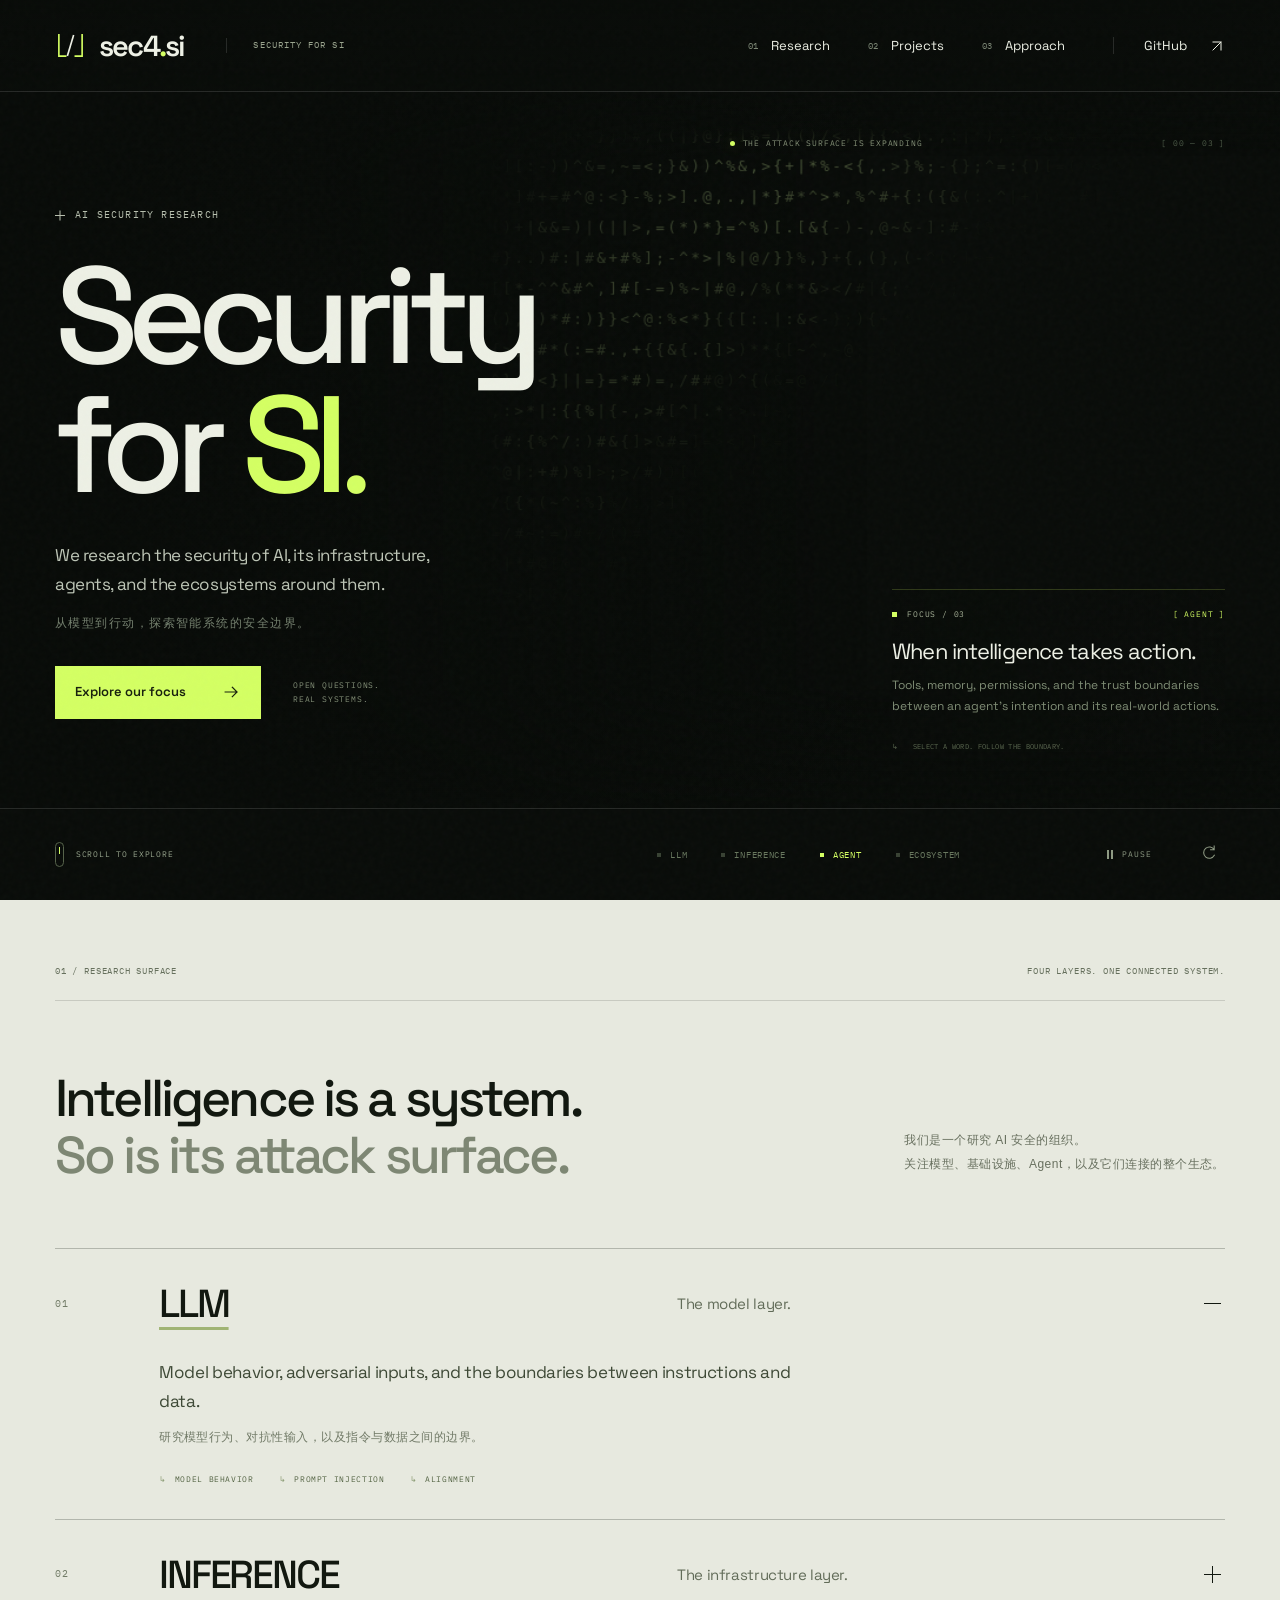
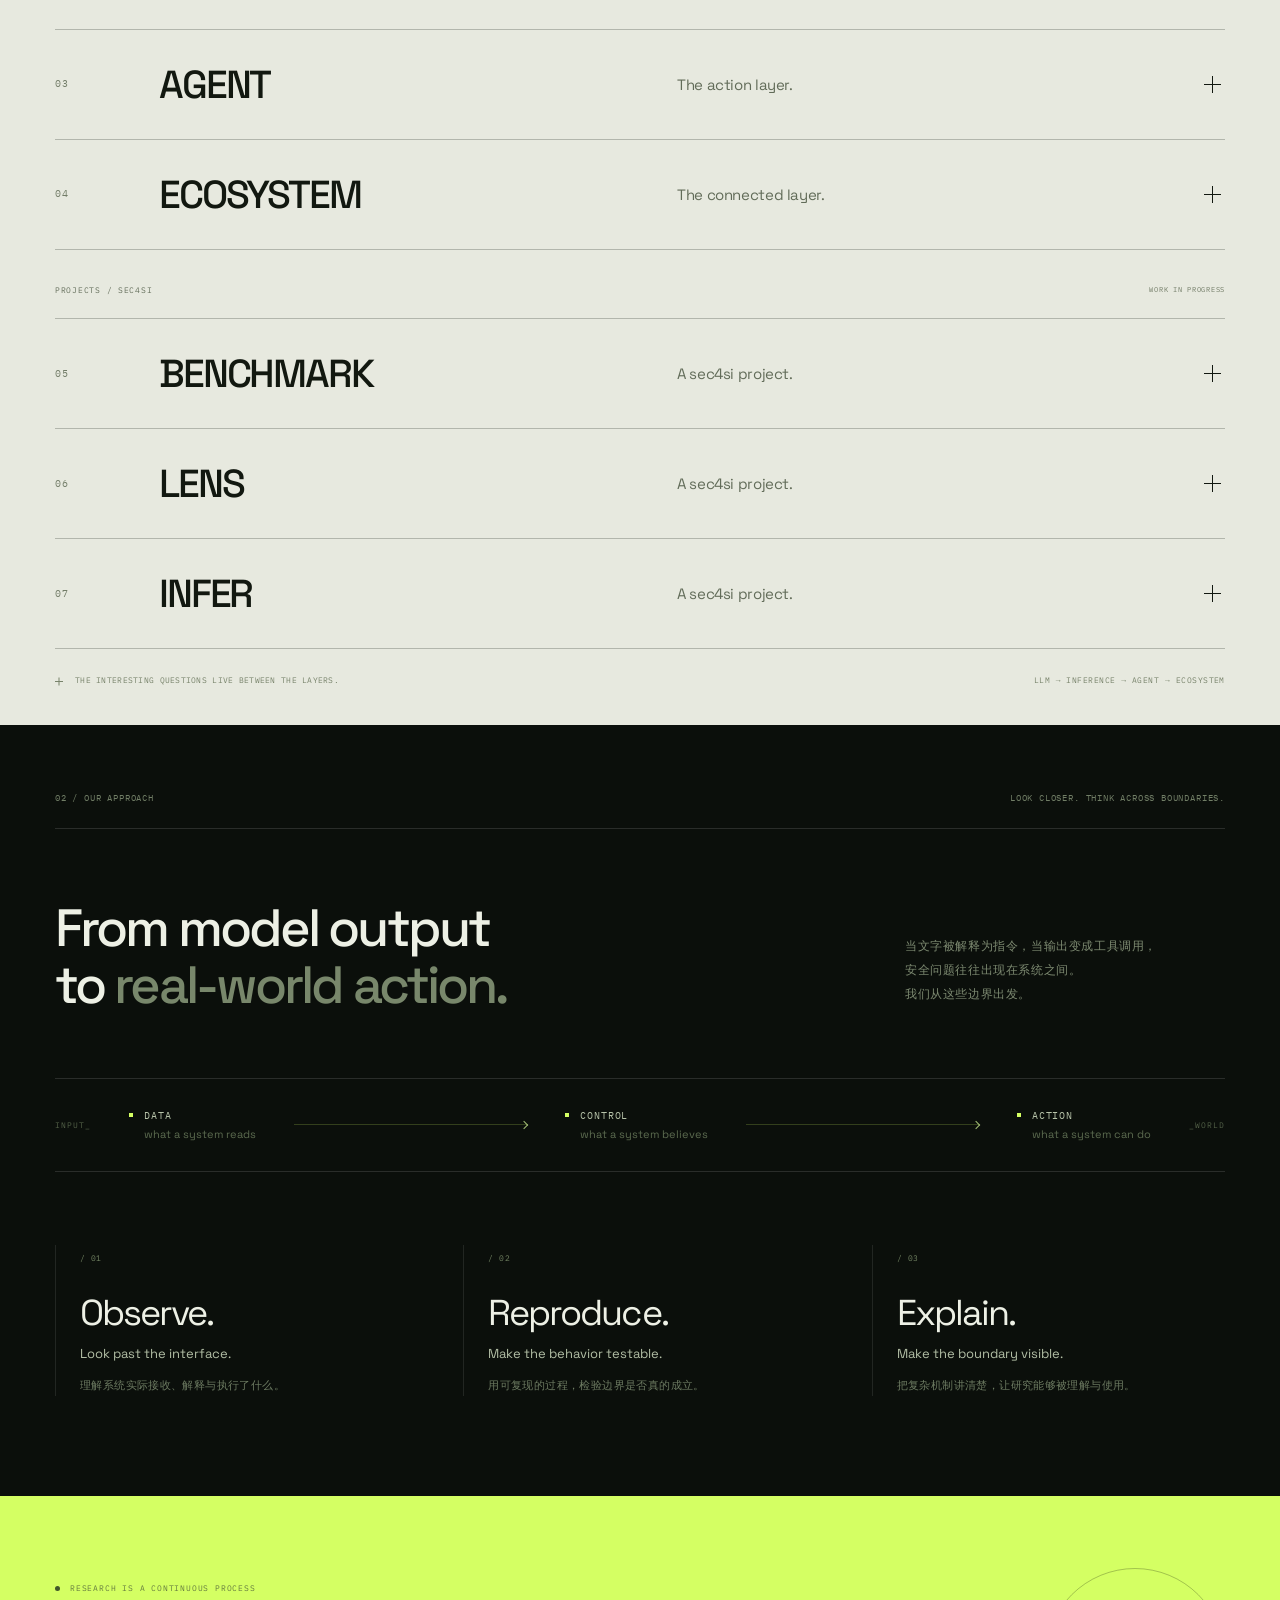
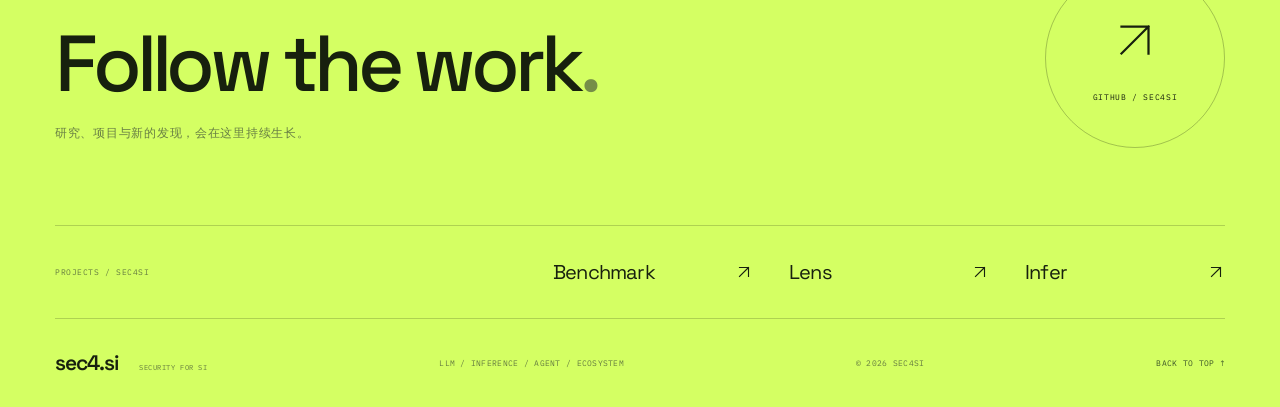
==== commit f15dc91e: "Load current homepage assets when HTML is cached" ====
--- a/index.html
+++ b/index.html
@@ -12,11 +12,12 @@
     <link rel="canonical" href="https://sec4.si/">
     <link rel="icon" type="image/svg+xml" href="/favicon.svg">
     <title>sec4.si — Security for SI</title>
-    <link rel="stylesheet" href="/assets/main-FRT7UVD2.css">
+    <link rel="stylesheet" data-site-style href="/assets/main-FRT7UVD2.css">
+    <link rel="modulepreload" href="/assets/main-VNFAHUEZ.js">
   </head>
   <body>
     <div id="root"></div>
     <noscript><main style="padding:3rem;background:#090c09;color:#ecf0e5;font-family:monospace;min-height:100vh"><h1>sec4.si — Security for SI</h1><p>We research the security of AI, its infrastructure, agents, and the ecosystems around them.</p><p>LLM · INFERENCE · AGENT · AI ECOSYSTEM</p><a style="color:#d4ff63" href="https://github.com/sec4si">Explore our GitHub →</a></main></noscript>
-    <script type="module" src="/assets/main-VNFAHUEZ.js"></script>
+    <script type="module" data-site-bootstrap data-app-script="/assets/main-VNFAHUEZ.js" data-app-style="/assets/main-FRT7UVD2.css" src="/assets/bootstrap-MN6KHRYF.js"></script>
   </body>
 </html>
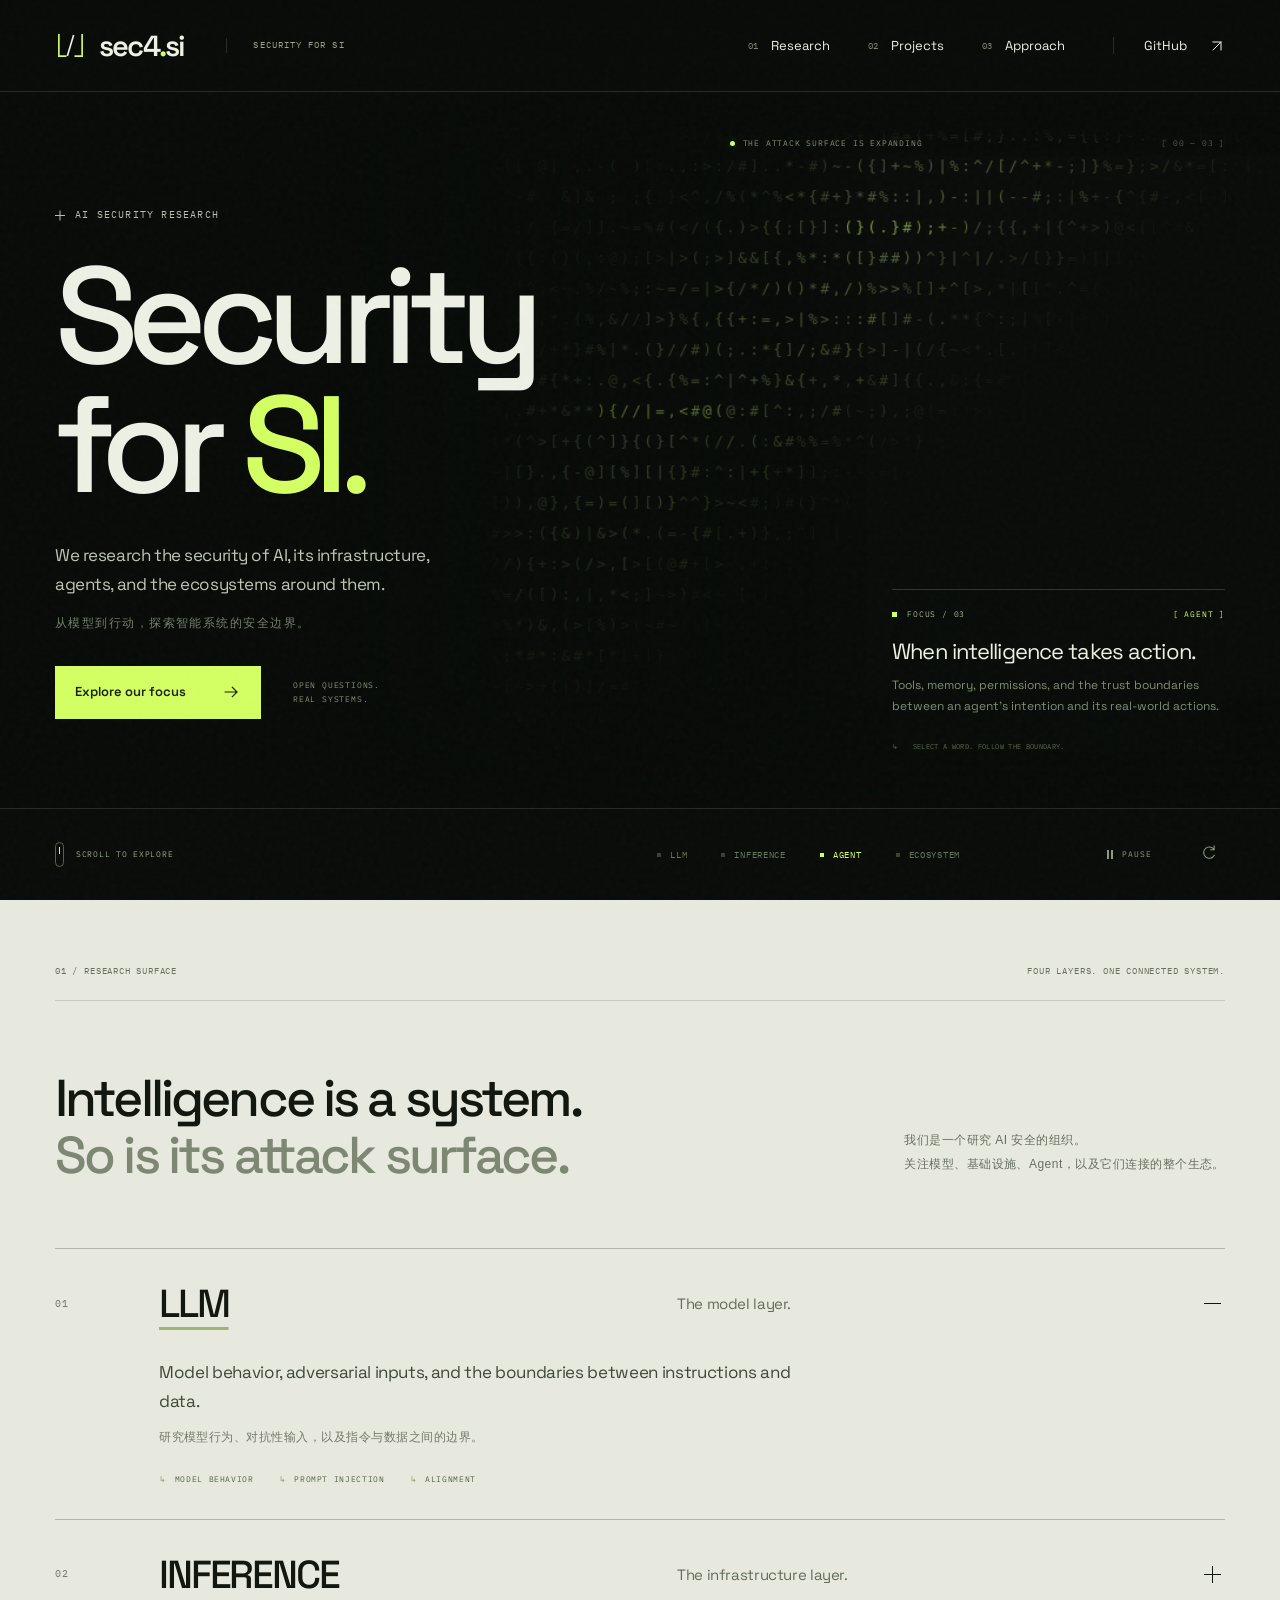
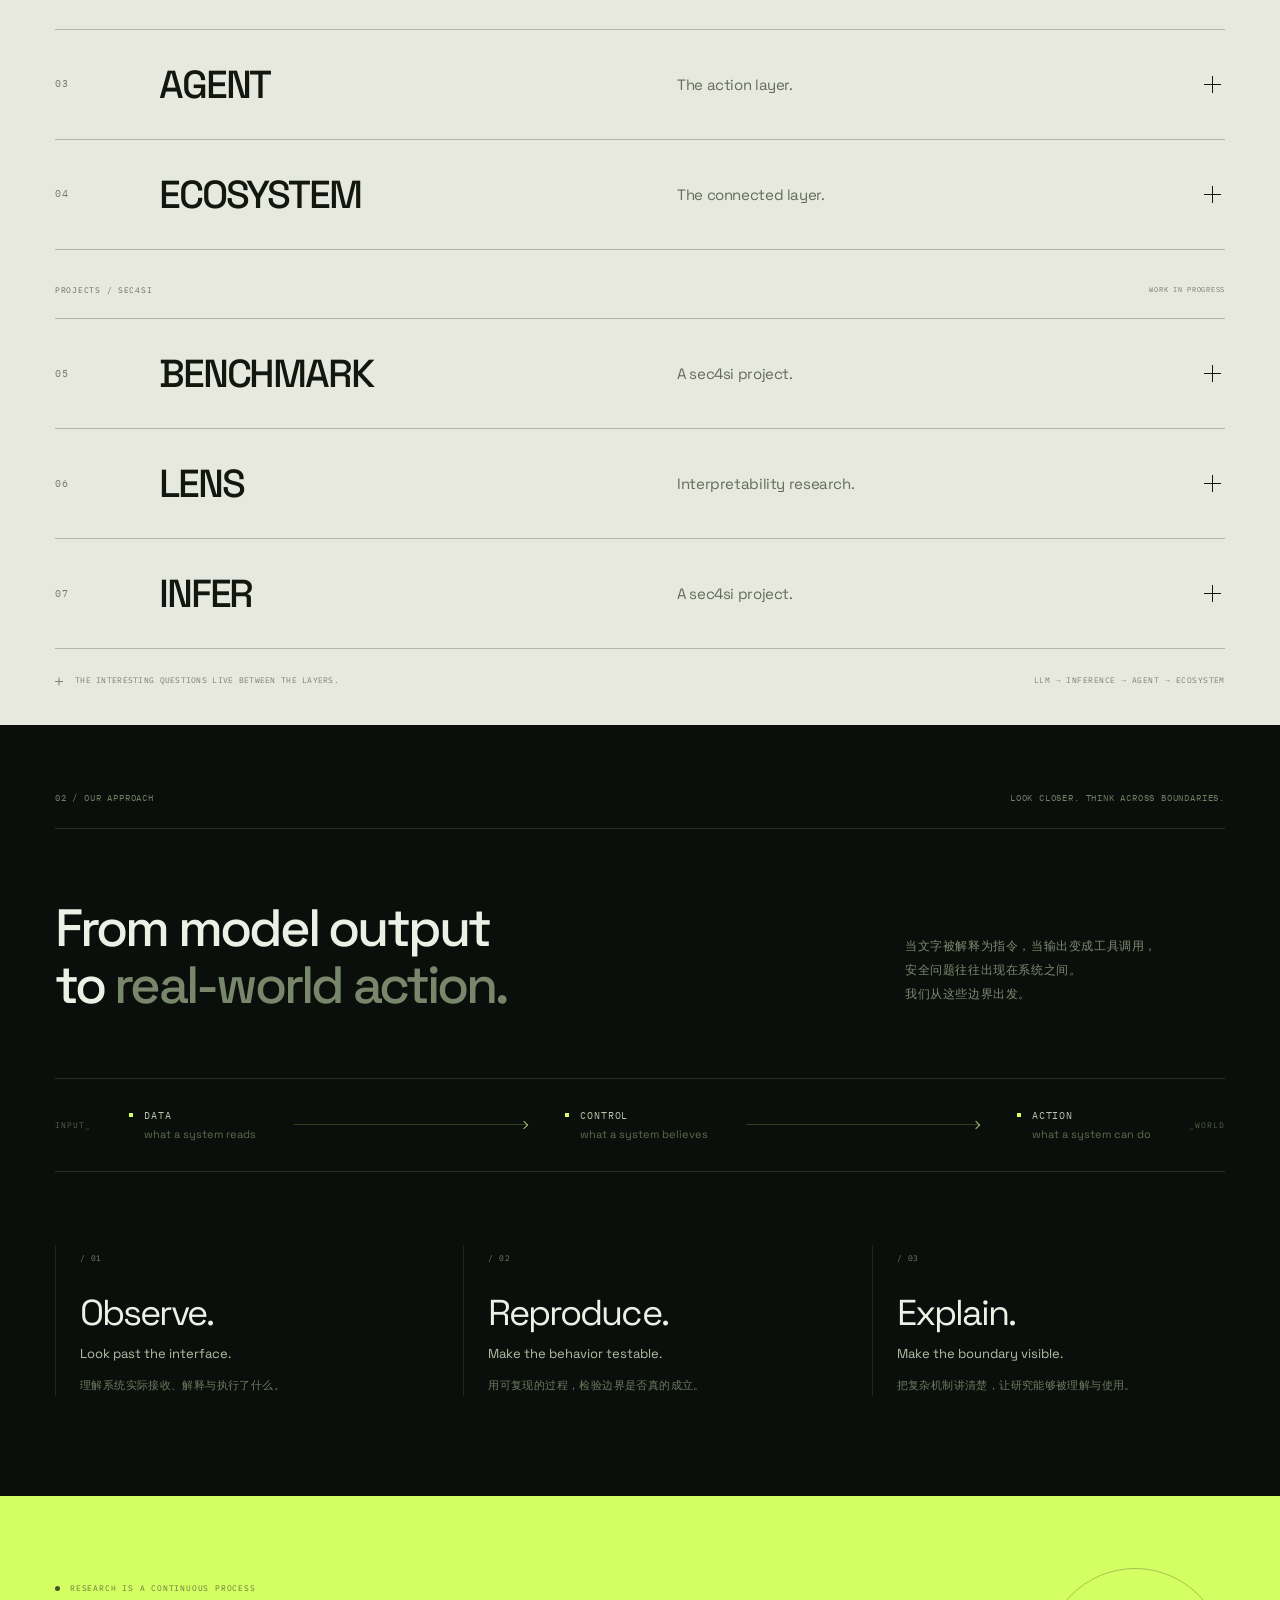
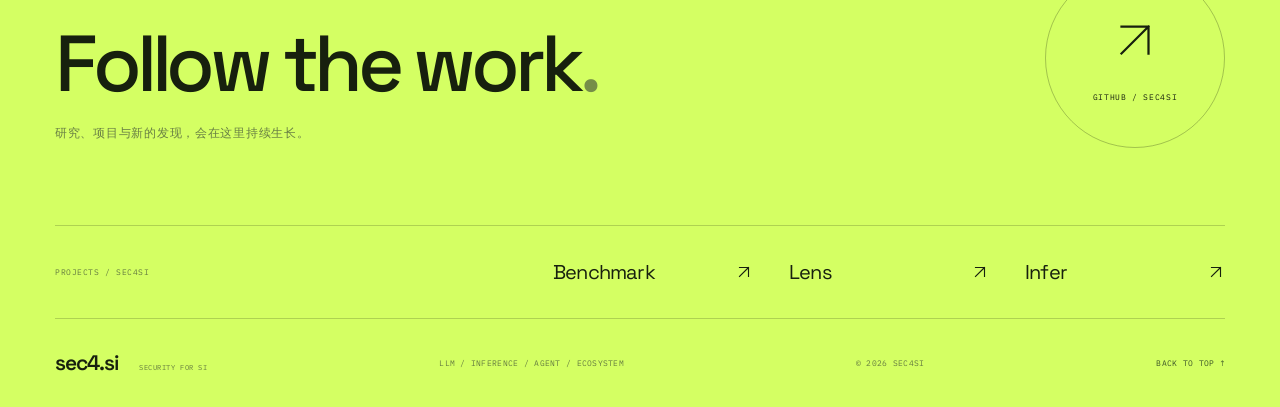
==== commit 6270680e: "Reflect the published Lens research site in the project list" ====
--- a/index.html
+++ b/index.html
@@ -13,11 +13,11 @@
     <link rel="icon" type="image/svg+xml" href="/favicon.svg">
     <title>sec4.si — Security for SI</title>
     <link rel="stylesheet" data-site-style href="/assets/main-FRT7UVD2.css">
-    <link rel="modulepreload" href="/assets/main-VNFAHUEZ.js">
+    <link rel="modulepreload" href="/assets/main-SERZZNRS.js">
   </head>
   <body>
     <div id="root"></div>
     <noscript><main style="padding:3rem;background:#090c09;color:#ecf0e5;font-family:monospace;min-height:100vh"><h1>sec4.si — Security for SI</h1><p>We research the security of AI, its infrastructure, agents, and the ecosystems around them.</p><p>LLM · INFERENCE · AGENT · AI ECOSYSTEM</p><a style="color:#d4ff63" href="https://github.com/sec4si">Explore our GitHub →</a></main></noscript>
-    <script type="module" data-site-bootstrap data-app-script="/assets/main-VNFAHUEZ.js" data-app-style="/assets/main-FRT7UVD2.css" src="/assets/bootstrap-MN6KHRYF.js"></script>
+    <script type="module" data-site-bootstrap data-app-script="/assets/main-SERZZNRS.js" data-app-style="/assets/main-FRT7UVD2.css" src="/assets/bootstrap-MN6KHRYF.js"></script>
   </body>
 </html>
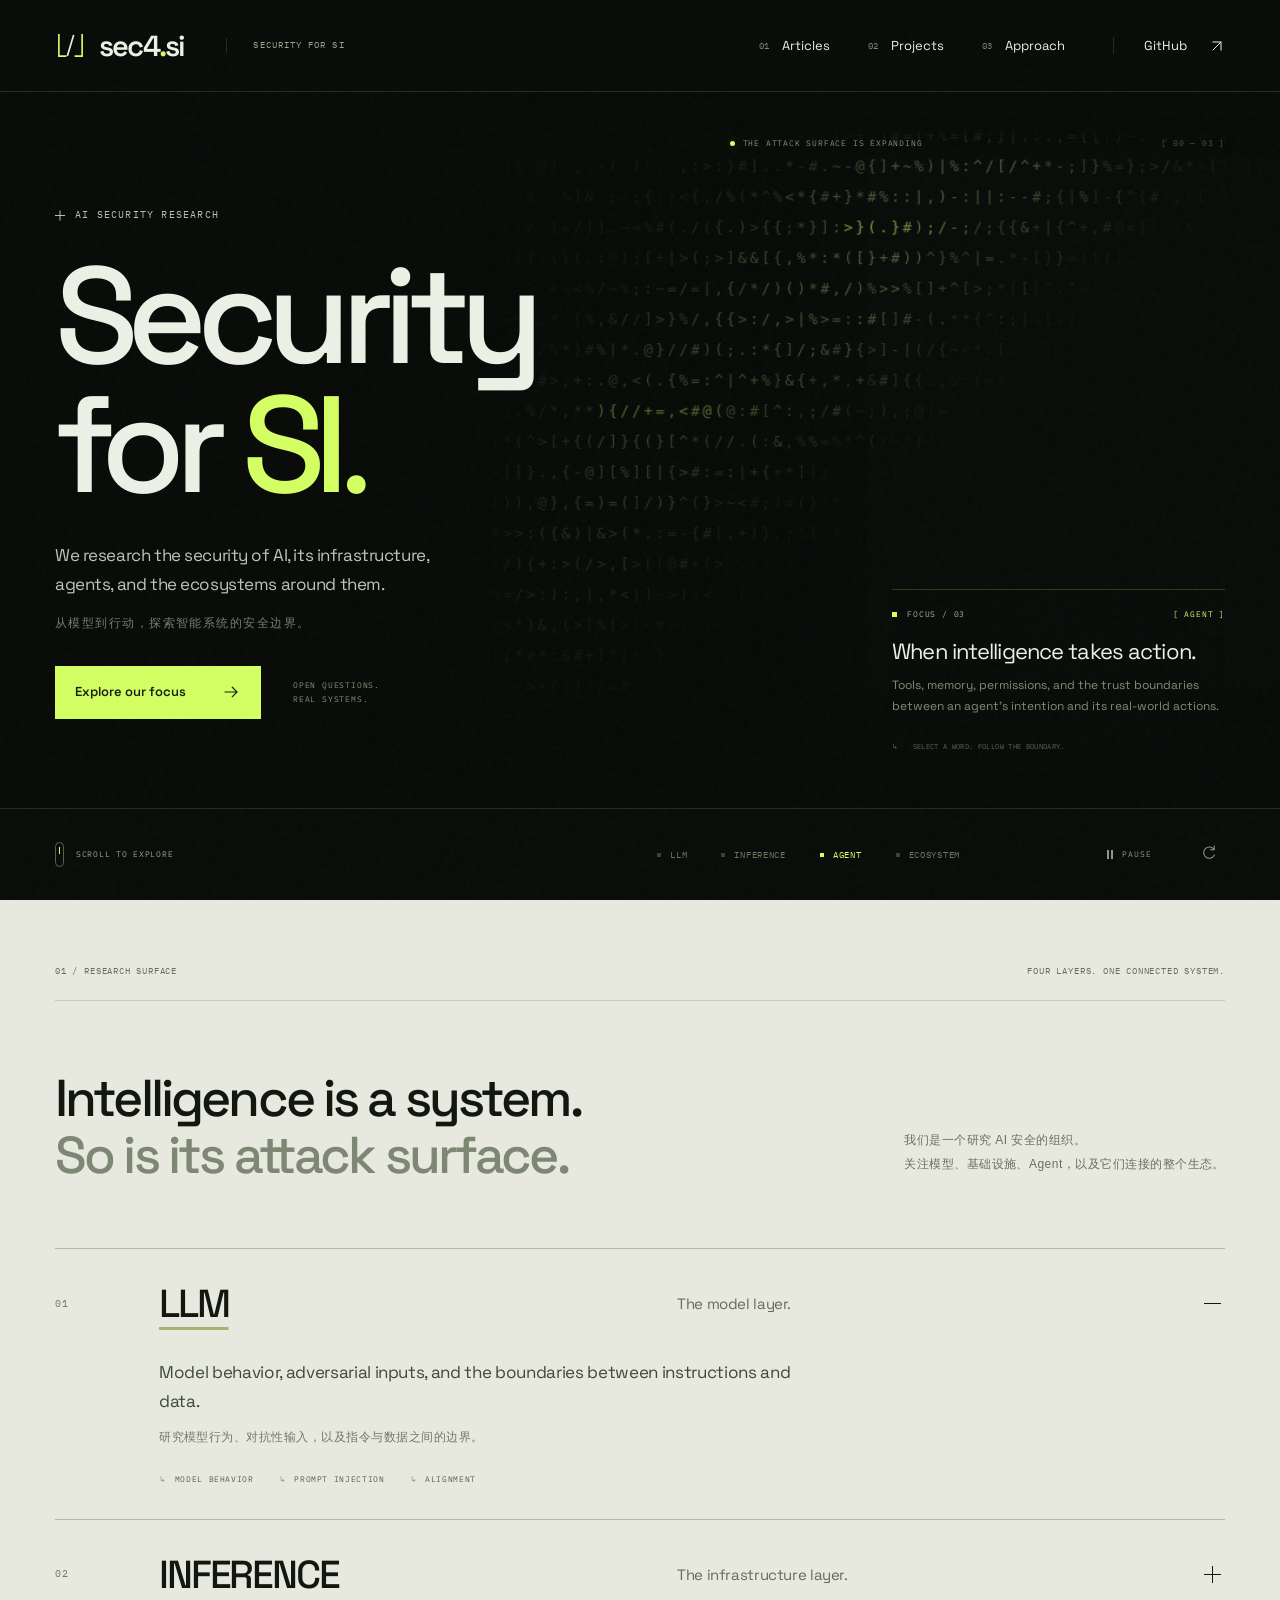
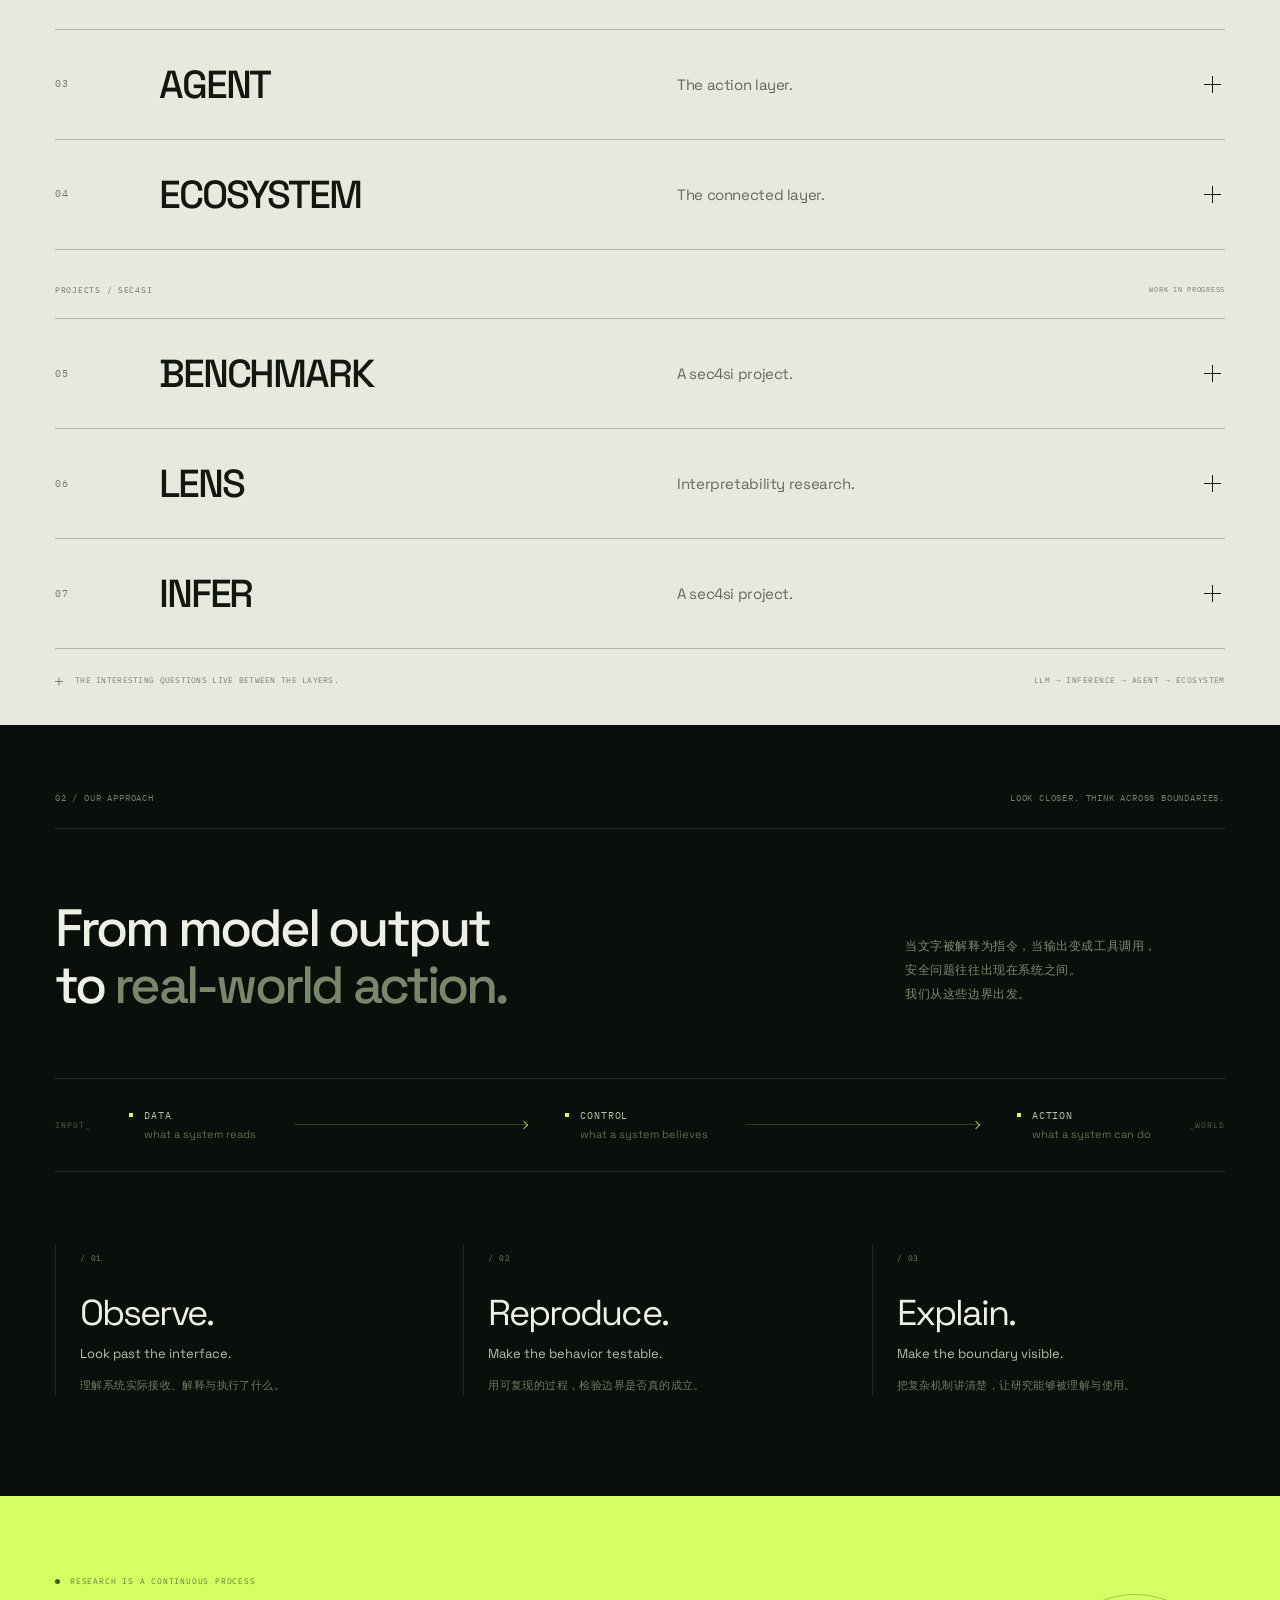
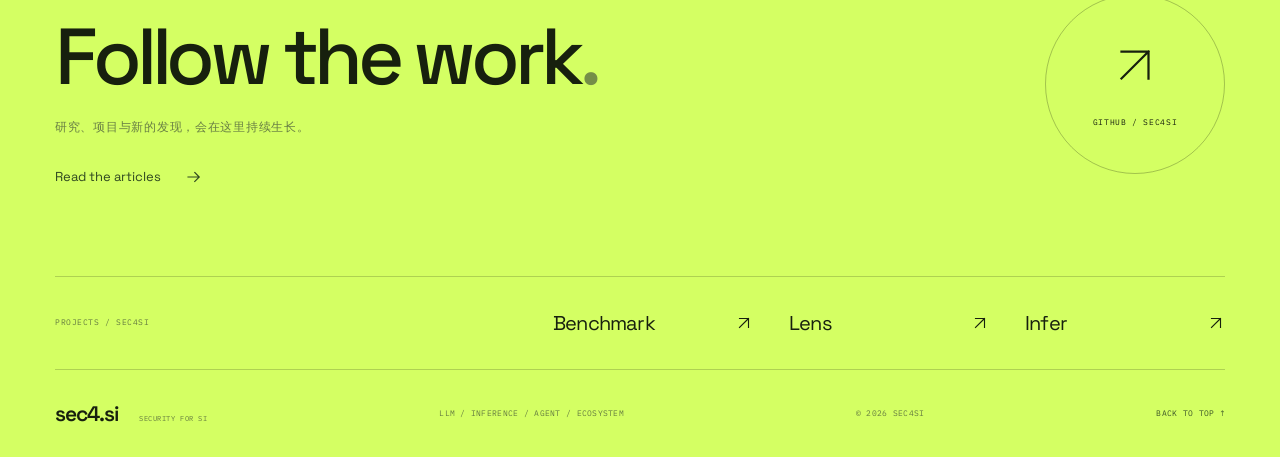
==== commit 60f7e09a: "Add Articles pages and team README introduction" ====
--- a/index.html
+++ b/index.html
@@ -12,12 +12,12 @@
     <link rel="canonical" href="https://sec4.si/">
     <link rel="icon" type="image/svg+xml" href="/favicon.svg">
     <title>sec4.si — Security for SI</title>
-    <link rel="stylesheet" data-site-style href="/assets/main-FRT7UVD2.css">
-    <link rel="modulepreload" href="/assets/main-SERZZNRS.js">
+    <link rel="stylesheet" data-site-style href="/assets/main-XGNGND4Q.css">
+    <link rel="modulepreload" href="/assets/main-NENYNUXA.js">
   </head>
   <body>
     <div id="root"></div>
-    <noscript><main style="padding:3rem;background:#090c09;color:#ecf0e5;font-family:monospace;min-height:100vh"><h1>sec4.si — Security for SI</h1><p>We research the security of AI, its infrastructure, agents, and the ecosystems around them.</p><p>LLM · INFERENCE · AGENT · AI ECOSYSTEM</p><a style="color:#d4ff63" href="https://github.com/sec4si">Explore our GitHub →</a></main></noscript>
-    <script type="module" data-site-bootstrap data-app-script="/assets/main-SERZZNRS.js" data-app-style="/assets/main-FRT7UVD2.css" src="/assets/bootstrap-MN6KHRYF.js"></script>
+    <noscript><main style="padding:3rem;background:#090c09;color:#ecf0e5;font-family:monospace;min-height:100vh"><h1>sec4.si — Security for SI</h1><p>We research the security of AI, its infrastructure, agents, and the ecosystems around them.</p><p>LLM · INFERENCE · AGENT · AI ECOSYSTEM</p><p><a style="color:#d4ff63" href="/articles/">Read the articles →</a></p><a style="color:#d4ff63" href="https://github.com/sec4si">Explore our GitHub →</a></main></noscript>
+    <script type="module" data-site-bootstrap data-app-script="/assets/main-NENYNUXA.js" data-app-style="/assets/main-XGNGND4Q.css" src="/assets/bootstrap-MN6KHRYF.js"></script>
   </body>
 </html>
--- a/assets/main-XGNGND4Q.css
+++ b/assets/main-XGNGND4Q.css
@@ -0,0 +1 @@
+@font-face{font-family:Space Grotesk Variable;font-style:normal;font-display:swap;font-weight:300 700;src:url("./space-grotesk-vietnamese-wght-normal-UOJE75FD.woff2") format("woff2-variations");unicode-range:U+0102-0103,U+0110-0111,U+0128-0129,U+0168-0169,U+01A0-01A1,U+01AF-01B0,U+0300-0301,U+0303-0304,U+0308-0309,U+0323,U+0329,U+1EA0-1EF9,U+20AB}@font-face{font-family:Space Grotesk Variable;font-style:normal;font-display:swap;font-weight:300 700;src:url("./space-grotesk-latin-ext-wght-normal-KWQTIOU2.woff2") format("woff2-variations");unicode-range:U+0100-02BA,U+02BD-02C5,U+02C7-02CC,U+02CE-02D7,U+02DD-02FF,U+0304,U+0308,U+0329,U+1D00-1DBF,U+1E00-1E9F,U+1EF2-1EFF,U+2020,U+20A0-20AB,U+20AD-20C0,U+2113,U+2C60-2C7F,U+A720-A7FF}@font-face{font-family:Space Grotesk Variable;font-style:normal;font-display:swap;font-weight:300 700;src:url("./space-grotesk-latin-wght-normal-LIGEH75C.woff2") format("woff2-variations");unicode-range:U+0000-00FF,U+0131,U+0152-0153,U+02BB-02BC,U+02C6,U+02DA,U+02DC,U+0304,U+0308,U+0329,U+2000-206F,U+20AC,U+2122,U+2191,U+2193,U+2212,U+2215,U+FEFF,U+FFFD}@font-face{font-family:IBM Plex Mono;font-style:normal;font-display:swap;font-weight:400;src:url("./ibm-plex-mono-latin-400-normal-A2WATXFY.woff2") format("woff2"),url("./ibm-plex-mono-latin-400-normal-4MWPPJAM.woff") format("woff")}@font-face{font-family:IBM Plex Mono;font-style:normal;font-display:swap;font-weight:500;src:url("./ibm-plex-mono-latin-500-normal-33HAQIPI.woff2") format("woff2"),url("./ibm-plex-mono-latin-500-normal-EJMP6L36.woff") format("woff")}.typographic-wall{position:relative;isolation:isolate;width:100%;height:100%;min-height:240px;overflow:hidden}.typographic-wall__content{position:relative;z-index:10;width:100%;height:100%}:root{font-family:Space Grotesk Variable,Arial,Microsoft YaHei,sans-serif;color:#edf0e5;background:#090c09;font-synthesis:none;-webkit-font-smoothing:antialiased;--ink:#090c09;--paper:#e7e9df;--lime:#d4ff63;--muted:#889382;--hairline:#ffffff20;--gutter:clamp(24px,4.3vw,96px);scroll-behavior:smooth}*{box-sizing:border-box}html{scroll-padding-top:95px}body{margin:0}button,a{-webkit-tap-highlight-color:transparent}button{font:inherit}button,a{touch-action:manipulation}a{color:inherit;text-decoration:none}button{color:inherit;cursor:pointer}button:disabled{cursor:default}button:focus-visible,a:focus-visible{outline:2px solid var(--lime);outline-offset:6px}::selection{background:var(--lime);color:var(--ink)}svg{flex:none;stroke:currentColor;stroke-width:1.5;stroke-linecap:square;stroke-linejoin:miter}.mono{font-family:IBM Plex Mono,Consolas,monospace;font-size:10px;font-weight:400;letter-spacing:.06em;line-height:1.6}.page-gutter{padding-inline:var(--gutter)}.skip-link{position:fixed;top:16px;left:var(--gutter);z-index:100;background:var(--lime);color:var(--ink);padding:12px 20px;transform:translateY(-180%)}.skip-link:focus{transform:none}.site-header{height:92px;display:flex;align-items:center;gap:36px;padding-inline:var(--gutter);position:fixed;inset:0 0 auto;z-index:30;border-bottom:1px solid var(--hairline);background:linear-gradient(#090c0970,#090c0930);transition:background .3s,backdrop-filter .3s;animation:header-in 1s both}.site-header.is-scrolled{background:#090c09ed;backdrop-filter:blur(16px)}.brand{display:inline-flex;gap:13px;align-items:center;font-size:29px;font-weight:600;letter-spacing:-1.8px;line-height:1}.brand>svg{stroke:var(--lime);stroke-width:1.7}.brand .mark-slash{stroke:#edf0e5}.brand-dot{color:var(--lime)}.header-caption{color:#9aa48e;margin-left:6px;padding-left:26px;border-left:1px solid var(--hairline);font-size:9px;letter-spacing:.12em}.site-header nav{margin-left:auto;display:flex;align-items:center;gap:38px;font-size:13px}.site-header nav a{display:inline-flex;align-items:center;gap:13px;transition:color .2s}.site-header nav a:hover{color:var(--lime)}.nav-number{font:9px IBM Plex Mono,monospace;color:#7c8775}.site-header nav .github-nav{border-left:1px solid var(--hairline);padding-left:30px;margin-left:10px;gap:22px}.github-nav svg{width:16px;height:16px}.hero{isolation:isolate;position:relative;min-height:850px;height:100svh;max-height:1400px;overflow:hidden;background:var(--ink)}.hero:after{content:"";position:absolute;inset:0;pointer-events:none;z-index:6;opacity:.035;background-image:url("data:image/svg+xml,%3Csvg viewBox='0 0 180 180' xmlns='http://www.w3.org/2000/svg'%3E%3Cfilter id='n'%3E%3CfeTurbulence type='fractalNoise' baseFrequency='.93' numOctaves='3' stitchTiles='stitch'/%3E%3C/filter%3E%3Cpath fill='%23fff' filter='url(%23n)' opacity='.7' d='M0 0h180v180H0z'/%3E%3C/svg%3E")}.hero-field{position:absolute;inset:110px -1% 98px 37%;z-index:0;animation:field-in 2.1s .3s both}.hero-field .typographic-wall{height:100%;min-height:100%}.hero-field-mask{position:absolute;inset:92px 0 90px;pointer-events:none;z-index:1;background:linear-gradient(90deg,var(--ink) 0%,#090c09fa 25%,#090c09cc 39%,#090c0966 48%,transparent 68%),linear-gradient(0deg,var(--ink),transparent 17%,transparent 91%,var(--ink));opacity:.98}.hero-main{position:relative;z-index:3;height:100%;display:flex;flex-direction:column;justify-content:center;padding-top:128px;padding-bottom:102px;pointer-events:none}.eyebrow{display:inline-flex;gap:10px;align-items:center;color:#b7bfae;font-size:10px;letter-spacing:.12em}.tiny-cross{display:inline-block;width:10px;height:10px;position:relative;flex:none}.tiny-cross:before,.tiny-cross:after{content:"";position:absolute;background:currentColor;top:50%;left:0;width:100%;height:1px}.tiny-cross:after{transform:rotate(90deg)}.hero-main>.eyebrow{animation:copy-in 1s .1s both;margin-bottom:29px;color:#b7bfae}h1{font-size:clamp(112px,10.7vw,216px);font-weight:500;letter-spacing:-.077em;line-height:.94;margin:0 0 32px}.title-line{display:block;overflow:hidden;padding:0 .12em .12em 0;margin-bottom:-.12em}.title-line>span{display:block;animation:title-in 1.2s cubic-bezier(.2,.7,.15,1) .12s both}.title-line:nth-child(2)>span{animation-delay:.3s}h1 em{font-style:normal;color:var(--lime)}.title-period{font-weight:400}.hero-copy{max-width:430px;animation:copy-in 1.2s .55s both}.hero-description{font-size:17px;font-weight:400;line-height:1.65;letter-spacing:-.025em;margin:0;max-width:390px;color:#bec6b7}.hero-chinese{font-family:Arial,Microsoft YaHei,sans-serif;font-size:12px;letter-spacing:.12em;line-height:1.7;color:#737f6d;margin:15px 0 0}.hero-actions{display:flex;align-items:center;gap:32px;margin-top:33px}.primary-link{display:flex;align-items:center;justify-content:space-between;gap:36px;padding:16px 20px 17px;background:var(--lime);color:#17200c;font-size:13px;font-weight:600;pointer-events:auto;transition:background .2s,transform .2s}.primary-link:hover{background:#e5ffa1;transform:translateY(-2px)}.primary-link svg{width:19px}.action-note{font-size:8px;color:#849078;line-height:1.8;letter-spacing:.1em}.field-topline{position:absolute;top:137px;left:57%;right:var(--gutter);z-index:2;display:flex;align-items:center;gap:8px;color:#849077;font-size:8px;letter-spacing:.1em;animation:copy-in 1.1s .85s both;pointer-events:none}.field-coordinate{margin-left:auto;color:#4d5b48}.status-dot{width:5px;height:5px;background:var(--lime);border-radius:50%;display:inline-block;flex:none;box-shadow:0 0 12px #d4ff6340;animation:status-breathe 4s ease-in-out infinite}.field-note{position:absolute;right:var(--gutter);bottom:148px;width:clamp(290px,26vw,440px);z-index:4;animation:copy-in 1.3s 1.1s both;background:linear-gradient(90deg,#090c09ed,#090c09d9 80%,#090c09b3);border-top:1px solid #d4ff6330;padding-top:18px;pointer-events:none}.field-note-index{display:flex;align-items:center;gap:10px;font-size:8px;color:#a9b59a;letter-spacing:.1em}.square-dot{display:block;width:5px;height:5px;background:var(--lime)}.focus-bracket{margin-left:auto;color:var(--lime)}.field-note-content{animation:copy-in .45s both}.field-note-content p{font-size:22px;line-height:1.2;letter-spacing:-.04em;margin:17px 0 10px;max-width:350px}.field-note-content>span{display:block;max-width:360px;color:#7f8d75;font-size:12px;line-height:1.8}.field-note-hint{display:flex;gap:14px;color:#5a684f;font-size:7px;letter-spacing:.05em;margin-top:23px}.hero-bottom{position:absolute;bottom:0;inset-inline:0;height:92px;z-index:7;display:flex;align-items:center;justify-content:space-between;border-top:1px solid var(--hairline);gap:30px;animation:copy-in 1.1s .95s both}.scroll-cue{display:flex;align-items:center;gap:12px;color:#9aa78f;font-size:8px;letter-spacing:.09em;white-space:nowrap}.scroll-track{position:relative;width:9px;height:25px;border:1px solid #56634b;display:flex;justify-content:center;border-radius:6px;overflow:hidden}.scroll-track span{width:1px;height:7px;display:block;background:var(--lime);margin-top:4px;animation:scroll-tick 2.8s ease-in-out infinite}.field-tabs{display:flex;align-items:center;gap:34px;margin-left:auto;margin-right:10%}.field-tabs button{display:inline-flex;align-items:center;gap:9px;padding:10px 0;border:0;background:transparent;color:#69785f;font:9px IBM Plex Mono,monospace;letter-spacing:.08em;transition:color .2s}.tab-indicator{width:4px;height:4px;background:currentColor;opacity:.5;transition:background .2s}.field-tabs button:hover,.field-tabs button.is-active{color:var(--lime)}.field-tabs button.is-active .tab-indicator{opacity:1}.motion-controls{display:flex;align-items:center;gap:19px}.motion-button{display:flex;align-items:center;gap:9px;padding:10px 0;font-size:8px;letter-spacing:.12em;color:#8e9a83;background:none;border:none;min-width:66px}.motion-button:hover,.shuffle-button:hover{color:var(--lime)}.pause-icon{width:6px;height:9px;border-inline:2px solid currentColor;display:inline-block}.play-icon{display:inline-block;border-left:6px solid currentColor;border-top:4px solid transparent;border-bottom:4px solid transparent}.shuffle-button{background:none;border:0;color:#8e9a83;padding:8px}.shuffle-button:disabled{opacity:.3}.field-fallback{height:100%;font:14px/2.15 IBM Plex Mono,monospace;color:#8d9d7c15;letter-spacing:.25em;overflow:hidden;white-space:nowrap}.research-section{background:var(--paper);color:#121810;padding-block:64px 38px}.section-label{display:flex;justify-content:space-between;gap:24px;padding-bottom:22px;border-bottom:1px solid #171e1726;font-size:9px;letter-spacing:.09em;color:#66705d}.research-heading{display:flex;justify-content:space-between;align-items:flex-end;gap:60px;margin:69px 0 65px}h2{font-weight:500;letter-spacing:-.055em;line-height:1.09;font-size:clamp(40px,4.05vw,78px);margin:0}.research-heading h2>span{color:#7e8774}.research-heading p{font-family:Arial,Microsoft YaHei,sans-serif;color:#68705f;font-size:12px;line-height:2;letter-spacing:.04em;min-width:320px;margin:0 0 7px}.research-list{border-bottom:1px solid #171e1740}.research-row{border-top:1px solid #171e1740}.research-row{scroll-margin-top:14px}.research-row h3{margin:0}.research-toggle{width:100%;padding:30px 0;display:grid;grid-template-columns:80px minmax(230px,1fr) 1fr 30px;align-items:center;gap:24px;text-align:left;border:0;background:none;color:inherit;transition:padding .2s}.research-toggle:focus-visible{outline-color:#5f792e;outline-offset:-2px}.row-number{font-size:10px;color:#727c67;align-self:center}.row-label{font-size:clamp(28px,3.05vw,58px);letter-spacing:-.055em;font-weight:500;transition:transform .3s}.row-subtitle{font-size:15px;font-weight:400;color:#626c59;justify-self:start;letter-spacing:-.025em}.row-icon{position:relative;width:25px;height:25px;justify-self:end}.row-icon span{position:absolute;left:4px;right:4px;top:12px;height:1px;background:currentColor;transition:transform .3s}.row-icon span+span{transform:rotate(90deg)}.is-expanded .row-icon span+span{transform:rotate(0)}.research-toggle:hover .row-label{transform:translate(8px)}.is-expanded .row-label{text-decoration:underline;text-decoration-color:#a0b474;text-decoration-thickness:3px;text-underline-offset:10px}.research-detail-inner{padding:0 54px 33px 104px;max-width:970px;animation:copy-in .3s both}.research-detail-inner>p:first-child{font-size:17px;line-height:1.7;letter-spacing:-.02em;color:#3e4936;margin:0 0 11px;max-width:650px}.research-detail-inner>p[lang]{font-family:Arial,Microsoft YaHei,sans-serif;font-size:12px;line-height:1.8;color:#717a67;letter-spacing:.04em;margin:0}.research-tags{display:flex;flex-wrap:wrap;gap:9px 25px;margin-top:24px;color:#526242;font-size:8px;letter-spacing:.08em}.research-tags span:before{content:"\21b3";margin-right:8px;color:#8c9c75}.project-list-heading{display:flex;align-items:center;justify-content:space-between;gap:20px;border-top:1px solid #171e1740;padding:34px 0 22px;color:#66705d;font-size:8px;letter-spacing:.09em;scroll-margin-top:20px}.project-list-heading h3{margin:0;font:inherit}.project-list-heading>span{color:#727c67;font-size:7px}.project-actions{display:flex;align-items:center;flex-wrap:wrap;gap:14px 28px;margin-top:24px}.project-actions>a{display:inline-flex;align-items:center;justify-content:space-between;gap:28px;min-height:44px;font-size:12px;font-weight:500;transition:background .2s,color .2s,transform .2s}.project-actions a:focus-visible{outline-color:#496620;outline-offset:5px}.project-site{padding:13px 17px;background:#17200e;color:var(--lime)}.project-site:hover{background:#2c3c1c;transform:translateY(-2px)}.project-repository{color:#3e4936}.project-repository:hover{color:#17200e;text-decoration:underline;text-underline-offset:5px}.project-actions svg{width:16px;height:16px}.project-status{display:flex;align-items:center;gap:8px;font-size:7px;color:#68735e;letter-spacing:.07em}.project-status>span{display:block;width:4px;height:4px;background:#7e9457}.motion-button:disabled{opacity:.65}.research-footnote{display:flex;gap:12px;align-items:center;font-size:8px;letter-spacing:.035em;color:#78836b;padding-top:25px}.research-footnote .tiny-cross{width:8px;height:8px}.research-footnote>span:last-child{margin-left:auto;letter-spacing:.06em}.approach-section{padding-block:66px 100px;background:#0b0f0b}.approach-section .section-label{border-color:var(--hairline);color:#717e66}.approach-heading{display:flex;justify-content:space-between;align-items:flex-end;gap:60px;margin-top:70px}.approach-heading h2{font-size:clamp(40px,4.1vw,78px)}.approach-heading h2 span{color:#78876b}.approach-heading p{font-family:Arial,Microsoft YaHei,sans-serif;font-size:12px;letter-spacing:.05em;line-height:2;color:#7d8a71;margin:0 0 7px;min-width:320px}.boundary-map{display:flex;align-items:center;gap:38px;margin:65px 0 73px;border-block:1px solid var(--hairline);padding:30px 0}.map-terminal{color:#536148;font-size:8px;letter-spacing:.13em}.boundary-node{display:grid;grid-template-columns:5px auto;column-gap:10px;row-gap:5px;align-items:center;flex-shrink:0;font:10px IBM Plex Mono,monospace;letter-spacing:.09em;color:#b8c4aa}.node-dot{width:4px;height:4px;background:var(--lime);display:block}.boundary-node small{grid-column:2;font-family:Space Grotesk Variable,sans-serif;font-size:11px;letter-spacing:0;color:#5c6b50}.boundary-line{height:1px;background:#d4ff6333;flex:1;position:relative;overflow:visible;min-width:10px}.boundary-line:after{content:"";position:absolute;right:0;top:-2px;width:5px;height:5px;border-top:1px solid #a3bf76;border-right:1px solid #a3bf76;transform:rotate(45deg)}.principles{display:grid;grid-template-columns:repeat(3,1fr);gap:55px}.principle{border-left:1px solid #ffffff19;padding-left:24px}.principle-number{color:#738463;font-size:8px}.principle h3{font-size:36px;letter-spacing:-.055em;font-weight:400;margin:24px 0 8px}.principle p{color:#b3bfa6;font-size:13px;margin:0 0 12px;line-height:1.5}.principle>span[lang]{display:block;font-family:Arial,Microsoft YaHei,sans-serif;color:#6c7a61;font-size:11px;line-height:1.9;letter-spacing:.035em}.site-footer{background:var(--lime);color:#17200e;padding-top:72px}.footer-top{display:flex;align-items:center;justify-content:space-between;gap:40px;padding-bottom:77px}.footer-top .eyebrow{color:#667c41;font-size:8px;letter-spacing:.1em}.footer-top .status-dot{background:#40572a;animation:none;box-shadow:none}.footer-top h2{font-size:clamp(50px,6.2vw,120px);margin:25px 0 18px;letter-spacing:-.065em}.footer-top h2>span{color:#758e48}.footer-top p{font-family:Arial,Microsoft YaHei,sans-serif;color:#687f44;font-size:12px;letter-spacing:.06em;margin:0}.footer-articles{display:inline-flex;align-items:center;gap:24px;font-size:13px;min-height:44px;margin-top:19px;color:#2f4820}.footer-articles:hover{text-decoration:underline;text-underline-offset:5px}.footer-articles svg{width:18px;height:18px}.footer-github{display:flex;flex-direction:column;align-items:center;justify-content:center;gap:24px;width:180px;height:180px;border:1px solid #17200e44;border-radius:50%;transition:background .3s,color .3s,transform .3s}.footer-github>svg{width:54px;height:54px;stroke-width:1}.footer-github>span{font-size:8px;letter-spacing:.08em}.footer-github:hover{background:#17200e;color:var(--lime);transform:rotate(-5deg)}.site-footer a:focus-visible{outline-color:#17200e}.footer-projects{display:flex;align-items:center;gap:36px;border-top:1px solid #17200e33;padding-block:25px}.footer-projects>span{margin-right:auto;color:#657c40;font-size:8px;letter-spacing:.07em}.footer-projects>a{display:flex;align-items:center;justify-content:space-between;gap:35px;min-width:0;flex:0 1 200px;font-size:20px;letter-spacing:-.04em;padding-block:8px}.footer-projects>a:hover{text-decoration:underline;text-underline-offset:5px}.footer-projects svg{width:18px;height:18px}@media(max-width:720px){.footer-projects{flex-wrap:wrap;gap:16px 30px;padding-block:23px}.footer-projects>span{flex-basis:100%;font-size:7px}.footer-projects>a{flex:1 1 140px;min-width:0;font-size:18px;gap:15px}}.footer-bottom{display:flex;align-items:center;justify-content:space-between;gap:25px;border-top:1px solid #17200e33;padding-block:27px;font-size:8px;letter-spacing:.035em;color:#657c40}.footer-brand{font-family:Space Grotesk Variable,sans-serif;font-size:21px;letter-spacing:-1px;font-weight:600;color:#17200e}.footer-brand>span{font:7px IBM Plex Mono,monospace;letter-spacing:.08em;margin-left:17px;color:#657c40}.back-top{color:#3b5428;white-space:nowrap}[data-reveal]{opacity:0;transform:translateY(24px);transition:opacity .85s cubic-bezier(.2,.7,.15,1),transform .85s cubic-bezier(.2,.7,.15,1)}[data-reveal][data-revealed=true]{opacity:1;transform:none}.research-row[data-reveal]{transform:none}.research-row:target{opacity:1;transform:none;transition:none}.principle:nth-child(2){transition-delay:.1s}.principle:nth-child(3){transition-delay:.2s}@keyframes title-in{0%{transform:translateY(112%);filter:blur(4px);opacity:.4}to{transform:none;filter:none;opacity:1}}@keyframes copy-in{0%{opacity:0;transform:translateY(15px)}to{opacity:1;transform:none}}@keyframes header-in{0%{opacity:0;transform:translateY(-12px)}to{opacity:1;transform:none}}@keyframes field-in{0%{opacity:0}to{opacity:1}}@keyframes status-breathe{0%,to{opacity:.45}50%{opacity:1}}@keyframes scroll-tick{0%,to{transform:translateY(0);opacity:.7}60%{transform:translateY(8px);opacity:.2}}@media(min-width:1700px){.hero-copy{max-width:480px}.hero-description{font-size:19px;max-width:435px}.hero-chinese{font-size:13px}.hero-main{padding-top:140px}h1{margin-bottom:37px}.hero-actions{margin-top:38px}.primary-link{padding:19px 23px;font-size:14px;gap:55px}.field-note{bottom:158px}.field-note-content p{font-size:26px}.field-note-content>span{font-size:13px}.field-topline{font-size:9px;top:143px}.hero-main>.eyebrow{font-size:11px;margin-bottom:35px}}@media(max-width:1200px){.header-caption{display:none}.hero{min-height:800px}h1{font-size:clamp(108px,11vw,150px)}.hero-field{left:34%}.hero-field-mask{background:linear-gradient(90deg,var(--ink) 0%,#090c09f5 24%,#090c09a0 42%,transparent 68%),linear-gradient(0deg,var(--ink),transparent 18%,transparent 91%,var(--ink))}.hero-copy{max-width:350px}.hero-description{font-size:15px;max-width:330px}.field-topline{left:55%;font-size:7px}.field-note{width:285px}.field-note-content p{font-size:21px}.field-tabs{gap:20px;margin-right:0}.field-tabs button{font-size:8px}.scroll-cue{font-size:7px}.research-heading,.approach-heading{gap:35px}.research-heading p,.approach-heading p{min-width:270px;font-size:11px}.research-toggle{grid-template-columns:55px minmax(210px,1fr) 1fr 25px;gap:20px}.research-detail-inner{padding-left:75px}.boundary-map{gap:24px}.map-terminal{font-size:7px}.boundary-node{font-size:9px}.principles{gap:35px}.footer-bottom>span:nth-child(2){display:none}}@media(max-width:900px){.site-header{height:78px}.brand{font-size:25px}.site-header nav{gap:26px;font-size:12px}.site-header nav .github-nav{padding-left:23px;margin-left:0;gap:17px}.hero{min-height:900px;max-height:none}.hero-main{padding-top:130px;padding-bottom:200px;justify-content:center}h1{font-size:128px}.hero-description{max-width:335px}.field-topline{left:53%;top:118px;right:var(--gutter)}.field-coordinate{display:none}.hero-field{inset:98px -7% 140px 32%}.field-note{bottom:144px;width:260px}.field-note-content p{font-size:19px}.field-note-content>span{font-size:11px}.field-note-hint{font-size:6px}.hero-bottom{height:90px}.field-tabs{gap:15px}.field-tabs button{font-size:7px;gap:6px}.scroll-cue{font-size:6px}.motion-controls{gap:6px}.motion-button{font-size:7px;min-width:58px}.research-section{padding-top:40px}.section-label{font-size:8px}.section-label>span:last-child{font-size:7px}.research-heading,.approach-heading{flex-direction:column;align-items:flex-start;gap:29px;margin-top:45px;margin-bottom:45px}.research-heading p,.approach-heading p{font-size:12px}.research-toggle{grid-template-columns:38px 1fr 180px 23px;gap:16px;padding-block:27px}.row-label{font-size:33px}.row-subtitle{font-size:12px}.research-detail-inner{padding-left:54px}.research-footnote>span:last-child{display:none}.approach-section{padding-top:45px;padding-bottom:65px}.boundary-map{gap:17px;margin:45px 0 55px}.map-terminal{display:none}.boundary-node small{font-size:10px}.principles{gap:23px}.principle{padding-left:16px}.principle h3{font-size:30px}.principle>span[lang]{font-size:10px}.footer-top{padding-bottom:55px}.footer-github{width:145px;height:145px;gap:18px}.footer-github>svg{width:44px;height:44px}.footer-github>span{font-size:7px}.footer-brand>span{display:none}}@media(max-width:600px){:root{--gutter:22px}html{scroll-padding-top:80px}.site-header{height:72px;gap:12px}.brand{font-size:23px;gap:9px}.brand>svg{width:25px;height:25px}.site-header nav{gap:20px;font-size:11px}.nav-number,.approach-nav{display:none!important}.site-header nav .github-nav{border-left:0;padding-left:0;gap:10px}.github-nav svg{width:14px;height:14px}.hero{min-height:870px;height:100svh}.hero-main{justify-content:flex-start;padding-top:176px;padding-bottom:210px}.hero-main>.eyebrow{font-size:8px;letter-spacing:.1em;margin-bottom:28px}h1{font-size:clamp(83px,20.8vw,124px);line-height:1.02;letter-spacing:-.075em;margin-bottom:29px}.hero-description{font-size:15px;line-height:1.65;max-width:310px;color:#b8c3ac}.hero-chinese{font-size:10px;letter-spacing:.08em;margin-top:15px}.hero-actions{gap:23px;margin-top:28px}.primary-link{font-size:12px;gap:29px;padding:15px 17px}.action-note{font-size:7px}.hero-field{inset:95px -44% 110px 8%;opacity:.48}.hero-field-mask{inset:73px 0 83px;background:linear-gradient(90deg,#090c09f7,#090c09cf 45%,#090c09a6),linear-gradient(0deg,var(--ink),#090c09c0 16%,transparent 40%,transparent 92%,var(--ink))}.field-topline{left:var(--gutter);right:var(--gutter);top:111px;font-size:6px;letter-spacing:.08em;color:#68765d}.field-topline .status-dot{width:4px;height:4px}.field-note{left:var(--gutter);right:var(--gutter);bottom:107px;width:auto;border-top:1px solid #ffffff18;padding-top:15px;background:transparent}.field-note-index{font-size:7px}.field-note-content p{font-size:15px;margin:11px 0 0;max-width:none}.field-note-content>span,.field-note-hint{display:none}.field-note .square-dot{width:4px;height:4px}.hero-bottom{height:77px;gap:18px;flex-wrap:nowrap}.scroll-cue{display:none}.field-tabs{margin:0 auto 0 0;gap:13px}.field-tabs button{font-size:7px;letter-spacing:.04em;gap:5px;min-height:44px}.tab-indicator{width:3px;height:3px}.motion-controls{gap:0}.motion-button{font-size:6px;gap:7px;min-width:47px;min-height:44px}.shuffle-button{display:none}.pause-icon{height:7px;width:5px;border-inline-width:1.5px}.research-section{padding-top:32px;padding-bottom:26px}.section-label{font-size:7px;padding-bottom:17px;letter-spacing:.07em}.section-label>span:last-child{display:none}.research-heading{margin-top:36px;margin-bottom:34px;gap:24px}h2{font-size:36px;letter-spacing:-.06em;line-height:1.15}.research-heading p{font-size:11px;line-height:2;letter-spacing:.02em;min-width:0;max-width:310px}.research-toggle{grid-template-columns:24px 1fr 20px;gap:13px;padding-block:24px}.row-number{font-size:8px}.row-label{font-size:30px;letter-spacing:-.055em}.row-subtitle{display:none}.row-icon{width:18px;height:18px}.row-icon span{top:9px;left:2px;right:2px}.is-expanded .row-label{text-decoration-thickness:2px;text-underline-offset:7px}.research-detail-inner{padding:0 0 26px 37px}.research-detail-inner>p:first-child{font-size:14px;line-height:1.8}.research-detail-inner>p[lang]{font-size:10px;line-height:1.9;letter-spacing:.02em}.research-tags{gap:10px 15px;font-size:6px;line-height:1.8;margin-top:18px}.research-tags span:before{margin-right:5px}.research-footnote{font-size:6px;gap:10px;line-height:1.8;padding-top:21px}.approach-section{padding-top:33px;padding-bottom:44px}.approach-heading{margin-top:36px;margin-bottom:0;gap:24px}.approach-heading h2{font-size:36px}.approach-heading p{font-size:11px;line-height:2;letter-spacing:.02em;min-width:0}.boundary-map{margin:34px 0 37px;gap:14px;padding-block:23px}.boundary-node{grid-template-columns:3px auto;font-size:7px;column-gap:7px;letter-spacing:.05em}.node-dot{width:3px;height:3px}.boundary-node small{display:none}.boundary-line:after{width:4px;height:4px;top:-1.5px}.principles{grid-template-columns:1fr;gap:29px}.principle{border-left:0;border-top:1px solid #ffffff18;padding-top:22px;padding-left:0;display:grid;grid-template-columns:35px 1fr;column-gap:5px}.principle-number{grid-row:1 / span 3;align-self:start;padding-top:9px;font-size:7px}.principle h3{font-size:29px;margin:0 0 9px}.principle p{font-size:12px;margin-bottom:8px}.principle>span[lang]{font-size:10px;letter-spacing:.02em}.site-footer{padding-top:38px}.footer-top{align-items:flex-start;position:relative;gap:15px;padding-bottom:40px}.footer-top .eyebrow{font-size:6px;letter-spacing:.05em;gap:7px}.footer-top h2{font-size:43px;margin:24px 0 16px}.footer-top p{font-size:10px;line-height:1.9;letter-spacing:.03em;max-width:250px}.footer-github{width:52px;height:52px;flex:none;margin-top:42px;border-radius:0;border:0}.footer-github>svg{width:37px;height:37px;stroke-width:1.2}.footer-github>span{display:none}.footer-bottom{padding-block:20px;gap:15px;flex-wrap:wrap;font-size:6px}.footer-brand{font-size:19px;flex:1}.footer-bottom>span{font-size:6px}.back-top{display:none}}@media(prefers-reduced-motion:reduce){:root{scroll-behavior:auto}*,*:before,*:after{animation-duration:.01ms!important;animation-delay:0s!important;transition-duration:.01ms!important;scroll-behavior:auto!important}[data-reveal]{opacity:1;transform:none}.title-line>span{transform:none;filter:none}}@media(max-width:600px){.site-header nav{gap:16px}.site-header nav a{min-height:44px}.site-header nav .github-nav{min-width:24px;justify-content:center}.github-label{display:none}.project-list-heading{padding-top:28px;font-size:7px;gap:12px}.project-list-heading>span{font-size:6px}.project-actions{gap:12px 23px;margin-top:21px}.project-actions>a{font-size:11px;gap:20px}.project-site{padding:12px 14px}.project-status{flex-basis:100%;font-size:6px;margin-top:2px}}@media(max-width:360px){:root{--gutter:18px}.site-header{gap:10px}.brand{font-size:22px;gap:8px}.brand>svg{width:24px;height:24px}.site-header nav{gap:13px}.field-tabs{gap:10px}h1{font-size:clamp(72px,23vw,83px)}}
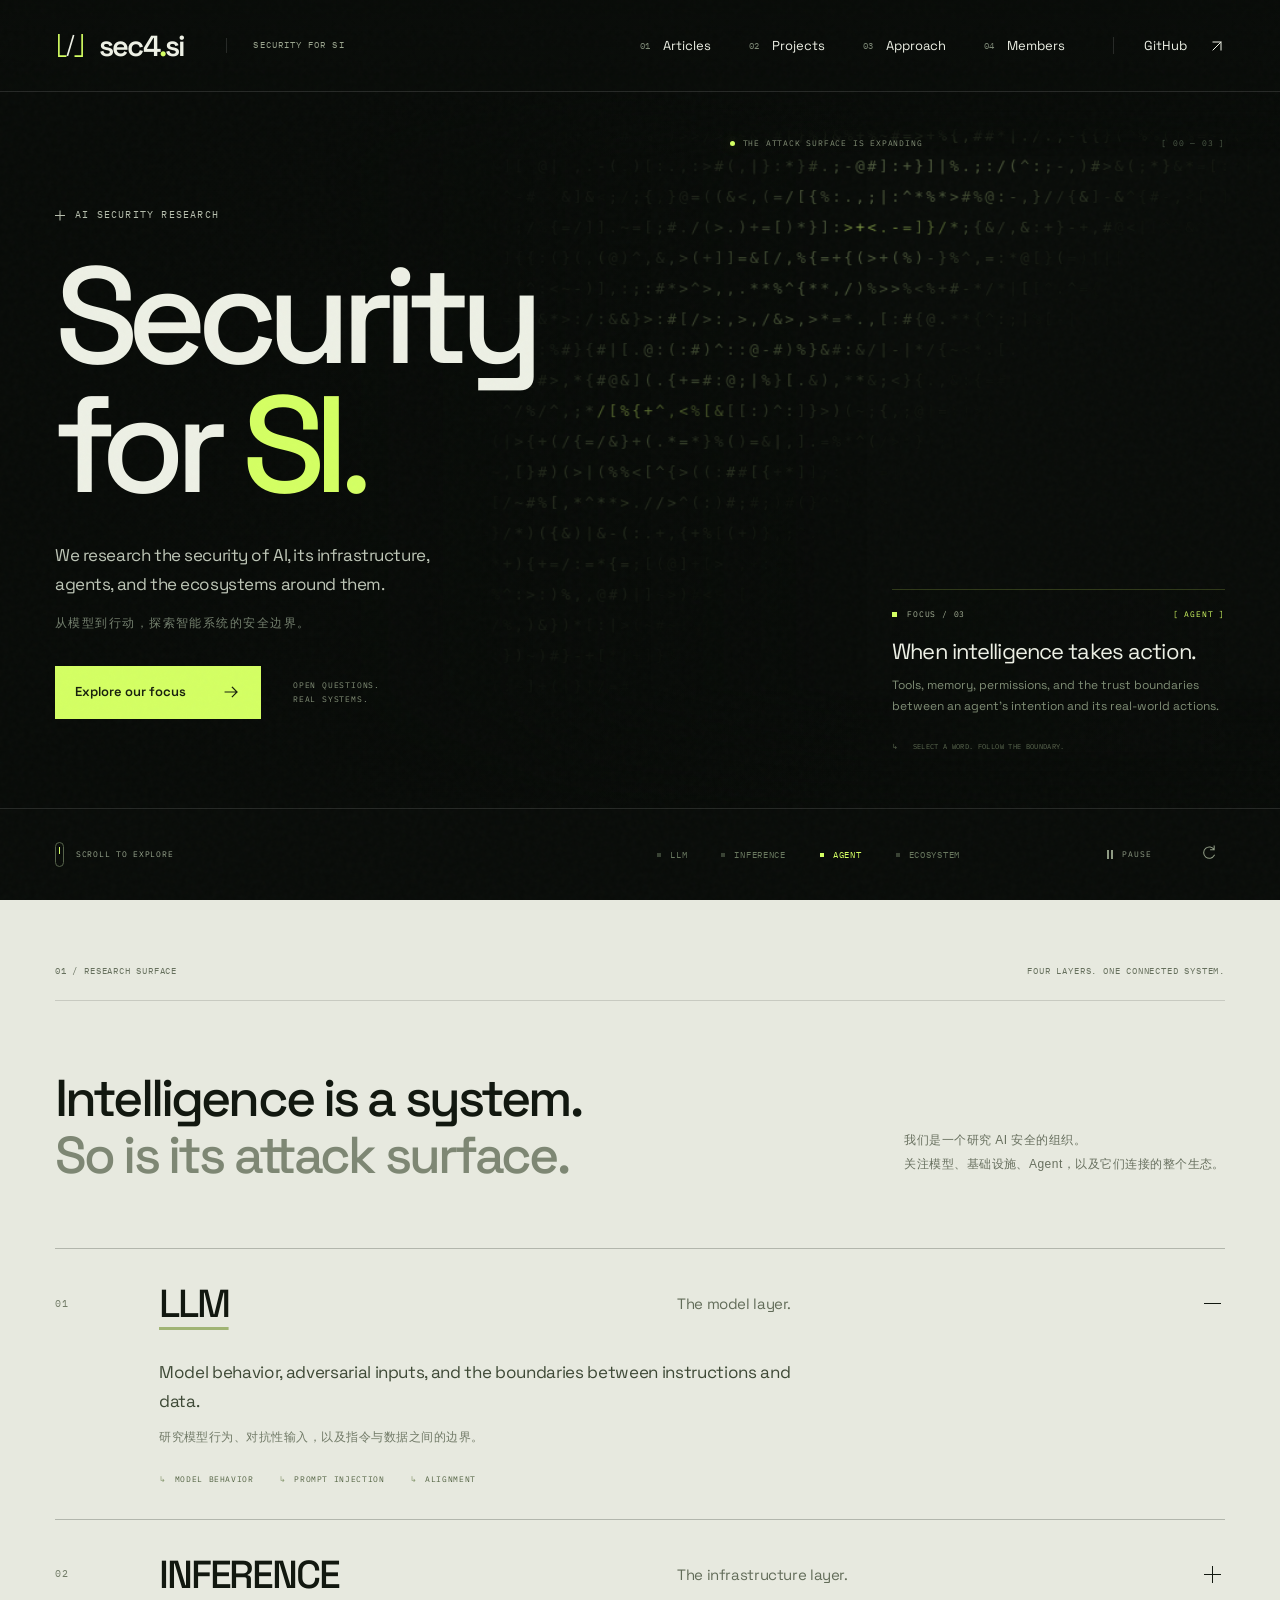
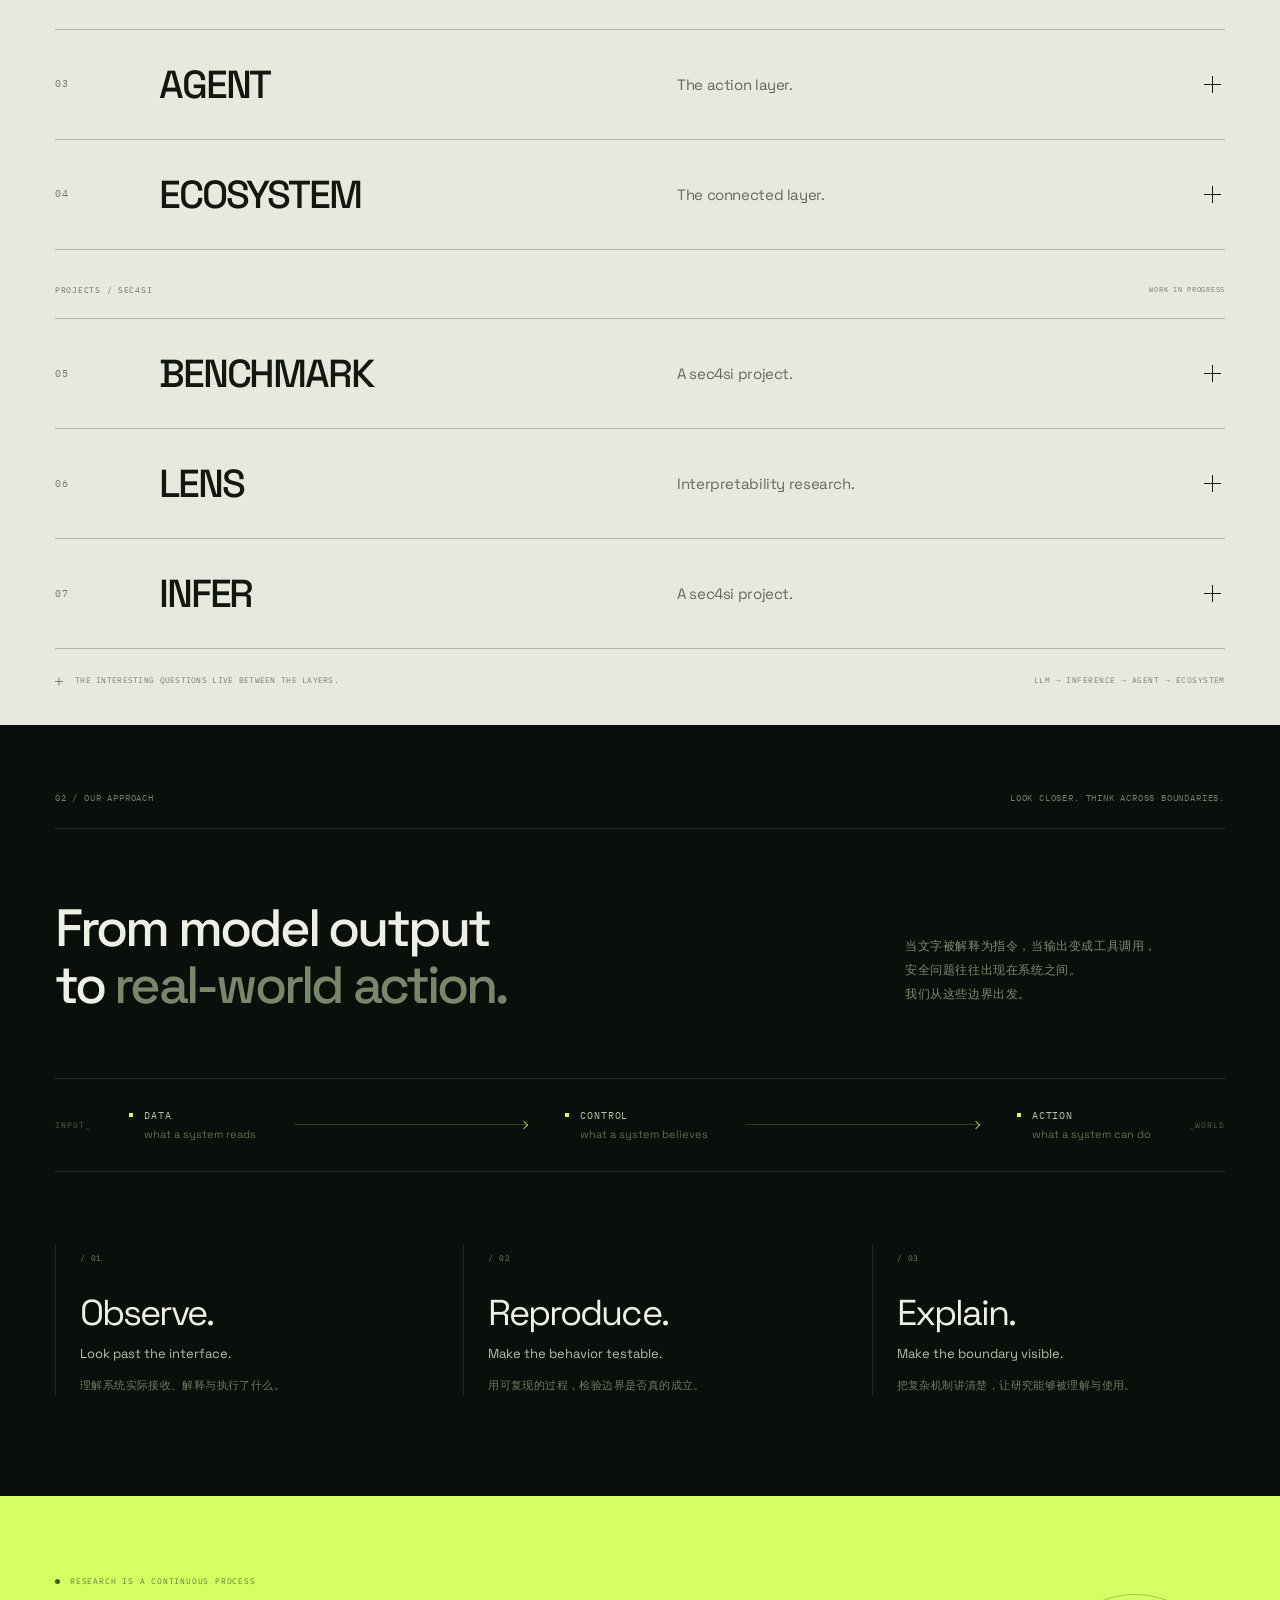
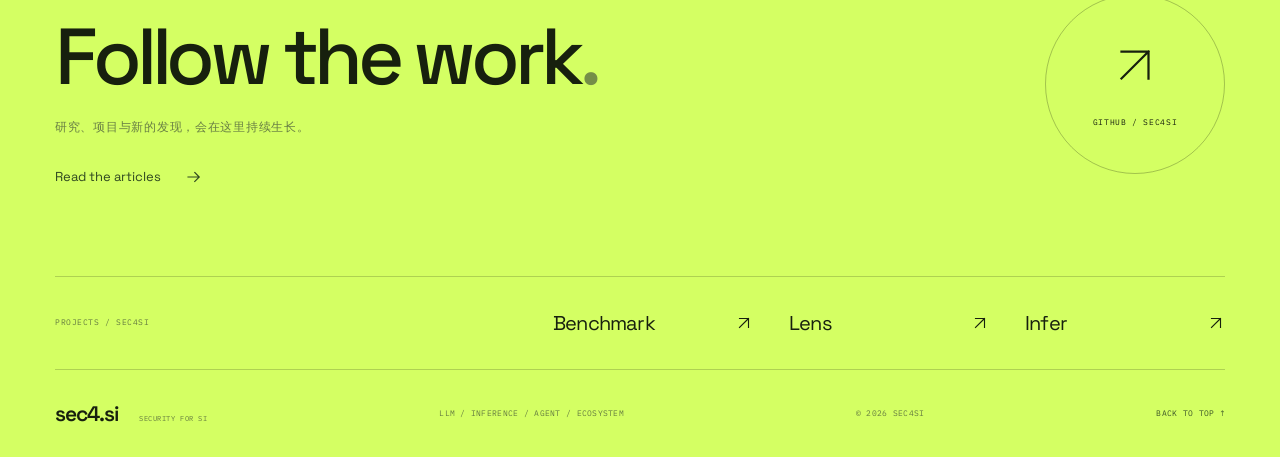
==== commit 1f861f0e: "Add standalone Members page with compact avatars and A-Z ordering" ====
--- a/index.html
+++ b/index.html
@@ -12,12 +12,12 @@
     <link rel="canonical" href="https://sec4.si/">
     <link rel="icon" type="image/svg+xml" href="/favicon.svg">
     <title>sec4.si — Security for SI</title>
-    <link rel="stylesheet" data-site-style href="/assets/main-XGNGND4Q.css">
-    <link rel="modulepreload" href="/assets/main-NENYNUXA.js">
+    <link rel="stylesheet" data-site-style href="/assets/main-E5MSXBWS.css">
+    <link rel="modulepreload" href="/assets/main-F5M3J64T.js">
   </head>
   <body>
     <div id="root"></div>
     <noscript><main style="padding:3rem;background:#090c09;color:#ecf0e5;font-family:monospace;min-height:100vh"><h1>sec4.si — Security for SI</h1><p>We research the security of AI, its infrastructure, agents, and the ecosystems around them.</p><p>LLM · INFERENCE · AGENT · AI ECOSYSTEM</p><p><a style="color:#d4ff63" href="/articles/">Read the articles →</a></p><a style="color:#d4ff63" href="https://github.com/sec4si">Explore our GitHub →</a></main></noscript>
-    <script type="module" data-site-bootstrap data-app-script="/assets/main-NENYNUXA.js" data-app-style="/assets/main-XGNGND4Q.css" src="/assets/bootstrap-MN6KHRYF.js"></script>
+    <script type="module" data-site-bootstrap data-app-script="/assets/main-F5M3J64T.js" data-app-style="/assets/main-E5MSXBWS.css" src="/assets/bootstrap-MN6KHRYF.js"></script>
   </body>
 </html>
--- a/assets/main-E5MSXBWS.css
+++ b/assets/main-E5MSXBWS.css
@@ -0,0 +1 @@
+@font-face{font-family:Space Grotesk Variable;font-style:normal;font-display:swap;font-weight:300 700;src:url("./space-grotesk-vietnamese-wght-normal-UOJE75FD.woff2") format("woff2-variations");unicode-range:U+0102-0103,U+0110-0111,U+0128-0129,U+0168-0169,U+01A0-01A1,U+01AF-01B0,U+0300-0301,U+0303-0304,U+0308-0309,U+0323,U+0329,U+1EA0-1EF9,U+20AB}@font-face{font-family:Space Grotesk Variable;font-style:normal;font-display:swap;font-weight:300 700;src:url("./space-grotesk-latin-ext-wght-normal-KWQTIOU2.woff2") format("woff2-variations");unicode-range:U+0100-02BA,U+02BD-02C5,U+02C7-02CC,U+02CE-02D7,U+02DD-02FF,U+0304,U+0308,U+0329,U+1D00-1DBF,U+1E00-1E9F,U+1EF2-1EFF,U+2020,U+20A0-20AB,U+20AD-20C0,U+2113,U+2C60-2C7F,U+A720-A7FF}@font-face{font-family:Space Grotesk Variable;font-style:normal;font-display:swap;font-weight:300 700;src:url("./space-grotesk-latin-wght-normal-LIGEH75C.woff2") format("woff2-variations");unicode-range:U+0000-00FF,U+0131,U+0152-0153,U+02BB-02BC,U+02C6,U+02DA,U+02DC,U+0304,U+0308,U+0329,U+2000-206F,U+20AC,U+2122,U+2191,U+2193,U+2212,U+2215,U+FEFF,U+FFFD}@font-face{font-family:IBM Plex Mono;font-style:normal;font-display:swap;font-weight:400;src:url("./ibm-plex-mono-latin-400-normal-A2WATXFY.woff2") format("woff2"),url("./ibm-plex-mono-latin-400-normal-4MWPPJAM.woff") format("woff")}@font-face{font-family:IBM Plex Mono;font-style:normal;font-display:swap;font-weight:500;src:url("./ibm-plex-mono-latin-500-normal-33HAQIPI.woff2") format("woff2"),url("./ibm-plex-mono-latin-500-normal-EJMP6L36.woff") format("woff")}.typographic-wall{position:relative;isolation:isolate;width:100%;height:100%;min-height:240px;overflow:hidden}.typographic-wall__content{position:relative;z-index:10;width:100%;height:100%}:root{font-family:Space Grotesk Variable,Arial,Microsoft YaHei,sans-serif;color:#edf0e5;background:#090c09;font-synthesis:none;-webkit-font-smoothing:antialiased;--ink:#090c09;--paper:#e7e9df;--lime:#d4ff63;--muted:#889382;--hairline:#ffffff20;--gutter:clamp(24px,4.3vw,96px);scroll-behavior:smooth}*{box-sizing:border-box}html{scroll-padding-top:95px}body{margin:0}button,a{-webkit-tap-highlight-color:transparent}button{font:inherit}button,a{touch-action:manipulation}a{color:inherit;text-decoration:none}button{color:inherit;cursor:pointer}button:disabled{cursor:default}button:focus-visible,a:focus-visible{outline:2px solid var(--lime);outline-offset:6px}::selection{background:var(--lime);color:var(--ink)}svg{flex:none;stroke:currentColor;stroke-width:1.5;stroke-linecap:square;stroke-linejoin:miter}.mono{font-family:IBM Plex Mono,Consolas,monospace;font-size:10px;font-weight:400;letter-spacing:.06em;line-height:1.6}.page-gutter{padding-inline:var(--gutter)}.skip-link{position:fixed;top:16px;left:var(--gutter);z-index:100;background:var(--lime);color:var(--ink);padding:12px 20px;transform:translateY(-180%)}.skip-link:focus{transform:none}.site-header{height:92px;display:flex;align-items:center;gap:36px;padding-inline:var(--gutter);position:fixed;inset:0 0 auto;z-index:30;border-bottom:1px solid var(--hairline);background:linear-gradient(#090c0970,#090c0930);transition:background .3s,backdrop-filter .3s;animation:header-in 1s both}.site-header.is-scrolled{background:#090c09ed;backdrop-filter:blur(16px)}.brand{display:inline-flex;gap:13px;align-items:center;font-size:29px;font-weight:600;letter-spacing:-1.8px;line-height:1}.brand>svg{stroke:var(--lime);stroke-width:1.7}.brand .mark-slash{stroke:#edf0e5}.brand-dot{color:var(--lime)}.header-caption{color:#9aa48e;margin-left:6px;padding-left:26px;border-left:1px solid var(--hairline);font-size:9px;letter-spacing:.12em}.site-header nav{margin-left:auto;display:flex;align-items:center;gap:38px;font-size:13px}.site-header nav a{display:inline-flex;align-items:center;gap:13px;transition:color .2s}.site-header nav a:hover{color:var(--lime)}.nav-number{font:9px IBM Plex Mono,monospace;color:#7c8775}.site-header nav .github-nav{border-left:1px solid var(--hairline);padding-left:30px;margin-left:10px;gap:22px}.github-nav svg{width:16px;height:16px}.hero{isolation:isolate;position:relative;min-height:850px;height:100svh;max-height:1400px;overflow:hidden;background:var(--ink)}.hero:after{content:"";position:absolute;inset:0;pointer-events:none;z-index:6;opacity:.035;background-image:url("data:image/svg+xml,%3Csvg viewBox='0 0 180 180' xmlns='http://www.w3.org/2000/svg'%3E%3Cfilter id='n'%3E%3CfeTurbulence type='fractalNoise' baseFrequency='.93' numOctaves='3' stitchTiles='stitch'/%3E%3C/filter%3E%3Cpath fill='%23fff' filter='url(%23n)' opacity='.7' d='M0 0h180v180H0z'/%3E%3C/svg%3E")}.hero-field{position:absolute;inset:110px -1% 98px 37%;z-index:0;animation:field-in 2.1s .3s both}.hero-field .typographic-wall{height:100%;min-height:100%}.hero-field-mask{position:absolute;inset:92px 0 90px;pointer-events:none;z-index:1;background:linear-gradient(90deg,var(--ink) 0%,#090c09fa 25%,#090c09cc 39%,#090c0966 48%,transparent 68%),linear-gradient(0deg,var(--ink),transparent 17%,transparent 91%,var(--ink));opacity:.98}.hero-main{position:relative;z-index:3;height:100%;display:flex;flex-direction:column;justify-content:center;padding-top:128px;padding-bottom:102px;pointer-events:none}.eyebrow{display:inline-flex;gap:10px;align-items:center;color:#b7bfae;font-size:10px;letter-spacing:.12em}.tiny-cross{display:inline-block;width:10px;height:10px;position:relative;flex:none}.tiny-cross:before,.tiny-cross:after{content:"";position:absolute;background:currentColor;top:50%;left:0;width:100%;height:1px}.tiny-cross:after{transform:rotate(90deg)}.hero-main>.eyebrow{animation:copy-in 1s .1s both;margin-bottom:29px;color:#b7bfae}h1{font-size:clamp(112px,10.7vw,216px);font-weight:500;letter-spacing:-.077em;line-height:.94;margin:0 0 32px}.title-line{display:block;overflow:hidden;padding:0 .12em .12em 0;margin-bottom:-.12em}.title-line>span{display:block;animation:title-in 1.2s cubic-bezier(.2,.7,.15,1) .12s both}.title-line:nth-child(2)>span{animation-delay:.3s}h1 em{font-style:normal;color:var(--lime)}.title-period{font-weight:400}.hero-copy{max-width:430px;animation:copy-in 1.2s .55s both}.hero-description{font-size:17px;font-weight:400;line-height:1.65;letter-spacing:-.025em;margin:0;max-width:390px;color:#bec6b7}.hero-chinese{font-family:Arial,Microsoft YaHei,sans-serif;font-size:12px;letter-spacing:.12em;line-height:1.7;color:#737f6d;margin:15px 0 0}.hero-actions{display:flex;align-items:center;gap:32px;margin-top:33px}.primary-link{display:flex;align-items:center;justify-content:space-between;gap:36px;padding:16px 20px 17px;background:var(--lime);color:#17200c;font-size:13px;font-weight:600;pointer-events:auto;transition:background .2s,transform .2s}.primary-link:hover{background:#e5ffa1;transform:translateY(-2px)}.primary-link svg{width:19px}.action-note{font-size:8px;color:#849078;line-height:1.8;letter-spacing:.1em}.field-topline{position:absolute;top:137px;left:57%;right:var(--gutter);z-index:2;display:flex;align-items:center;gap:8px;color:#849077;font-size:8px;letter-spacing:.1em;animation:copy-in 1.1s .85s both;pointer-events:none}.field-coordinate{margin-left:auto;color:#4d5b48}.status-dot{width:5px;height:5px;background:var(--lime);border-radius:50%;display:inline-block;flex:none;box-shadow:0 0 12px #d4ff6340;animation:status-breathe 4s ease-in-out infinite}.field-note{position:absolute;right:var(--gutter);bottom:148px;width:clamp(290px,26vw,440px);z-index:4;animation:copy-in 1.3s 1.1s both;background:linear-gradient(90deg,#090c09ed,#090c09d9 80%,#090c09b3);border-top:1px solid #d4ff6330;padding-top:18px;pointer-events:none}.field-note-index{display:flex;align-items:center;gap:10px;font-size:8px;color:#a9b59a;letter-spacing:.1em}.square-dot{display:block;width:5px;height:5px;background:var(--lime)}.focus-bracket{margin-left:auto;color:var(--lime)}.field-note-content{animation:copy-in .45s both}.field-note-content p{font-size:22px;line-height:1.2;letter-spacing:-.04em;margin:17px 0 10px;max-width:350px}.field-note-content>span{display:block;max-width:360px;color:#7f8d75;font-size:12px;line-height:1.8}.field-note-hint{display:flex;gap:14px;color:#5a684f;font-size:7px;letter-spacing:.05em;margin-top:23px}.hero-bottom{position:absolute;bottom:0;inset-inline:0;height:92px;z-index:7;display:flex;align-items:center;justify-content:space-between;border-top:1px solid var(--hairline);gap:30px;animation:copy-in 1.1s .95s both}.scroll-cue{display:flex;align-items:center;gap:12px;color:#9aa78f;font-size:8px;letter-spacing:.09em;white-space:nowrap}.scroll-track{position:relative;width:9px;height:25px;border:1px solid #56634b;display:flex;justify-content:center;border-radius:6px;overflow:hidden}.scroll-track span{width:1px;height:7px;display:block;background:var(--lime);margin-top:4px;animation:scroll-tick 2.8s ease-in-out infinite}.field-tabs{display:flex;align-items:center;gap:34px;margin-left:auto;margin-right:10%}.field-tabs button{display:inline-flex;align-items:center;gap:9px;padding:10px 0;border:0;background:transparent;color:#69785f;font:9px IBM Plex Mono,monospace;letter-spacing:.08em;transition:color .2s}.tab-indicator{width:4px;height:4px;background:currentColor;opacity:.5;transition:background .2s}.field-tabs button:hover,.field-tabs button.is-active{color:var(--lime)}.field-tabs button.is-active .tab-indicator{opacity:1}.motion-controls{display:flex;align-items:center;gap:19px}.motion-button{display:flex;align-items:center;gap:9px;padding:10px 0;font-size:8px;letter-spacing:.12em;color:#8e9a83;background:none;border:none;min-width:66px}.motion-button:hover,.shuffle-button:hover{color:var(--lime)}.pause-icon{width:6px;height:9px;border-inline:2px solid currentColor;display:inline-block}.play-icon{display:inline-block;border-left:6px solid currentColor;border-top:4px solid transparent;border-bottom:4px solid transparent}.shuffle-button{background:none;border:0;color:#8e9a83;padding:8px}.shuffle-button:disabled{opacity:.3}.field-fallback{height:100%;font:14px/2.15 IBM Plex Mono,monospace;color:#8d9d7c15;letter-spacing:.25em;overflow:hidden;white-space:nowrap}.research-section{background:var(--paper);color:#121810;padding-block:64px 38px}.section-label{display:flex;justify-content:space-between;gap:24px;padding-bottom:22px;border-bottom:1px solid #171e1726;font-size:9px;letter-spacing:.09em;color:#66705d}.research-heading{display:flex;justify-content:space-between;align-items:flex-end;gap:60px;margin:69px 0 65px}h2{font-weight:500;letter-spacing:-.055em;line-height:1.09;font-size:clamp(40px,4.05vw,78px);margin:0}.research-heading h2>span{color:#7e8774}.research-heading p{font-family:Arial,Microsoft YaHei,sans-serif;color:#68705f;font-size:12px;line-height:2;letter-spacing:.04em;min-width:320px;margin:0 0 7px}.research-list{border-bottom:1px solid #171e1740}.research-row{border-top:1px solid #171e1740}.research-row{scroll-margin-top:14px}.research-row h3{margin:0}.research-toggle{width:100%;padding:30px 0;display:grid;grid-template-columns:80px minmax(230px,1fr) 1fr 30px;align-items:center;gap:24px;text-align:left;border:0;background:none;color:inherit;transition:padding .2s}.research-toggle:focus-visible{outline-color:#5f792e;outline-offset:-2px}.row-number{font-size:10px;color:#727c67;align-self:center}.row-label{font-size:clamp(28px,3.05vw,58px);letter-spacing:-.055em;font-weight:500;transition:transform .3s}.row-subtitle{font-size:15px;font-weight:400;color:#626c59;justify-self:start;letter-spacing:-.025em}.row-icon{position:relative;width:25px;height:25px;justify-self:end}.row-icon span{position:absolute;left:4px;right:4px;top:12px;height:1px;background:currentColor;transition:transform .3s}.row-icon span+span{transform:rotate(90deg)}.is-expanded .row-icon span+span{transform:rotate(0)}.research-toggle:hover .row-label{transform:translate(8px)}.is-expanded .row-label{text-decoration:underline;text-decoration-color:#a0b474;text-decoration-thickness:3px;text-underline-offset:10px}.research-detail-inner{padding:0 54px 33px 104px;max-width:970px;animation:copy-in .3s both}.research-detail-inner>p:first-child{font-size:17px;line-height:1.7;letter-spacing:-.02em;color:#3e4936;margin:0 0 11px;max-width:650px}.research-detail-inner>p[lang]{font-family:Arial,Microsoft YaHei,sans-serif;font-size:12px;line-height:1.8;color:#717a67;letter-spacing:.04em;margin:0}.research-tags{display:flex;flex-wrap:wrap;gap:9px 25px;margin-top:24px;color:#526242;font-size:8px;letter-spacing:.08em}.research-tags span:before{content:"\21b3";margin-right:8px;color:#8c9c75}.project-list-heading{display:flex;align-items:center;justify-content:space-between;gap:20px;border-top:1px solid #171e1740;padding:34px 0 22px;color:#66705d;font-size:8px;letter-spacing:.09em;scroll-margin-top:20px}.project-list-heading h3{margin:0;font:inherit}.project-list-heading>span{color:#727c67;font-size:7px}.project-actions{display:flex;align-items:center;flex-wrap:wrap;gap:14px 28px;margin-top:24px}.project-actions>a{display:inline-flex;align-items:center;justify-content:space-between;gap:28px;min-height:44px;font-size:12px;font-weight:500;transition:background .2s,color .2s,transform .2s}.project-actions a:focus-visible{outline-color:#496620;outline-offset:5px}.project-site{padding:13px 17px;background:#17200e;color:var(--lime)}.project-site:hover{background:#2c3c1c;transform:translateY(-2px)}.project-repository{color:#3e4936}.project-repository:hover{color:#17200e;text-decoration:underline;text-underline-offset:5px}.project-actions svg{width:16px;height:16px}.project-status{display:flex;align-items:center;gap:8px;font-size:7px;color:#68735e;letter-spacing:.07em}.project-status>span{display:block;width:4px;height:4px;background:#7e9457}.motion-button:disabled{opacity:.65}.research-footnote{display:flex;gap:12px;align-items:center;font-size:8px;letter-spacing:.035em;color:#78836b;padding-top:25px}.research-footnote .tiny-cross{width:8px;height:8px}.research-footnote>span:last-child{margin-left:auto;letter-spacing:.06em}.approach-section{padding-block:66px 100px;background:#0b0f0b}.approach-section .section-label{border-color:var(--hairline);color:#717e66}.approach-heading{display:flex;justify-content:space-between;align-items:flex-end;gap:60px;margin-top:70px}.approach-heading h2{font-size:clamp(40px,4.1vw,78px)}.approach-heading h2 span{color:#78876b}.approach-heading p{font-family:Arial,Microsoft YaHei,sans-serif;font-size:12px;letter-spacing:.05em;line-height:2;color:#7d8a71;margin:0 0 7px;min-width:320px}.boundary-map{display:flex;align-items:center;gap:38px;margin:65px 0 73px;border-block:1px solid var(--hairline);padding:30px 0}.map-terminal{color:#536148;font-size:8px;letter-spacing:.13em}.boundary-node{display:grid;grid-template-columns:5px auto;column-gap:10px;row-gap:5px;align-items:center;flex-shrink:0;font:10px IBM Plex Mono,monospace;letter-spacing:.09em;color:#b8c4aa}.node-dot{width:4px;height:4px;background:var(--lime);display:block}.boundary-node small{grid-column:2;font-family:Space Grotesk Variable,sans-serif;font-size:11px;letter-spacing:0;color:#5c6b50}.boundary-line{height:1px;background:#d4ff6333;flex:1;position:relative;overflow:visible;min-width:10px}.boundary-line:after{content:"";position:absolute;right:0;top:-2px;width:5px;height:5px;border-top:1px solid #a3bf76;border-right:1px solid #a3bf76;transform:rotate(45deg)}.principles{display:grid;grid-template-columns:repeat(3,1fr);gap:55px}.principle{border-left:1px solid #ffffff19;padding-left:24px}.principle-number{color:#738463;font-size:8px}.principle h3{font-size:36px;letter-spacing:-.055em;font-weight:400;margin:24px 0 8px}.principle p{color:#b3bfa6;font-size:13px;margin:0 0 12px;line-height:1.5}.principle>span[lang]{display:block;font-family:Arial,Microsoft YaHei,sans-serif;color:#6c7a61;font-size:11px;line-height:1.9;letter-spacing:.035em}.site-footer{background:var(--lime);color:#17200e;padding-top:72px}.footer-top{display:flex;align-items:center;justify-content:space-between;gap:40px;padding-bottom:77px}.footer-top .eyebrow{color:#667c41;font-size:8px;letter-spacing:.1em}.footer-top .status-dot{background:#40572a;animation:none;box-shadow:none}.footer-top h2{font-size:clamp(50px,6.2vw,120px);margin:25px 0 18px;letter-spacing:-.065em}.footer-top h2>span{color:#758e48}.footer-top p{font-family:Arial,Microsoft YaHei,sans-serif;color:#687f44;font-size:12px;letter-spacing:.06em;margin:0}.footer-articles{display:inline-flex;align-items:center;gap:24px;font-size:13px;min-height:44px;margin-top:19px;color:#2f4820}.footer-articles:hover{text-decoration:underline;text-underline-offset:5px}.footer-articles svg{width:18px;height:18px}.footer-github{display:flex;flex-direction:column;align-items:center;justify-content:center;gap:24px;width:180px;height:180px;border:1px solid #17200e44;border-radius:50%;transition:background .3s,color .3s,transform .3s}.footer-github>svg{width:54px;height:54px;stroke-width:1}.footer-github>span{font-size:8px;letter-spacing:.08em}.footer-github:hover{background:#17200e;color:var(--lime);transform:rotate(-5deg)}.site-footer a:focus-visible{outline-color:#17200e}.footer-projects{display:flex;align-items:center;gap:36px;border-top:1px solid #17200e33;padding-block:25px}.footer-projects>span{margin-right:auto;color:#657c40;font-size:8px;letter-spacing:.07em}.footer-projects>a{display:flex;align-items:center;justify-content:space-between;gap:35px;min-width:0;flex:0 1 200px;font-size:20px;letter-spacing:-.04em;padding-block:8px}.footer-projects>a:hover{text-decoration:underline;text-underline-offset:5px}.footer-projects svg{width:18px;height:18px}@media(max-width:720px){.footer-projects{flex-wrap:wrap;gap:16px 30px;padding-block:23px}.footer-projects>span{flex-basis:100%;font-size:7px}.footer-projects>a{flex:1 1 140px;min-width:0;font-size:18px;gap:15px}}.footer-bottom{display:flex;align-items:center;justify-content:space-between;gap:25px;border-top:1px solid #17200e33;padding-block:27px;font-size:8px;letter-spacing:.035em;color:#657c40}.footer-brand{font-family:Space Grotesk Variable,sans-serif;font-size:21px;letter-spacing:-1px;font-weight:600;color:#17200e}.footer-brand>span{font:7px IBM Plex Mono,monospace;letter-spacing:.08em;margin-left:17px;color:#657c40}.back-top{color:#3b5428;white-space:nowrap}[data-reveal]{opacity:0;transform:translateY(24px);transition:opacity .85s cubic-bezier(.2,.7,.15,1),transform .85s cubic-bezier(.2,.7,.15,1)}[data-reveal][data-revealed=true]{opacity:1;transform:none}.research-row[data-reveal]{transform:none}.research-row:target{opacity:1;transform:none;transition:none}.principle:nth-child(2){transition-delay:.1s}.principle:nth-child(3){transition-delay:.2s}@keyframes title-in{0%{transform:translateY(112%);filter:blur(4px);opacity:.4}to{transform:none;filter:none;opacity:1}}@keyframes copy-in{0%{opacity:0;transform:translateY(15px)}to{opacity:1;transform:none}}@keyframes header-in{0%{opacity:0;transform:translateY(-12px)}to{opacity:1;transform:none}}@keyframes field-in{0%{opacity:0}to{opacity:1}}@keyframes status-breathe{0%,to{opacity:.45}50%{opacity:1}}@keyframes scroll-tick{0%,to{transform:translateY(0);opacity:.7}60%{transform:translateY(8px);opacity:.2}}@media(min-width:1700px){.hero-copy{max-width:480px}.hero-description{font-size:19px;max-width:435px}.hero-chinese{font-size:13px}.hero-main{padding-top:140px}h1{margin-bottom:37px}.hero-actions{margin-top:38px}.primary-link{padding:19px 23px;font-size:14px;gap:55px}.field-note{bottom:158px}.field-note-content p{font-size:26px}.field-note-content>span{font-size:13px}.field-topline{font-size:9px;top:143px}.hero-main>.eyebrow{font-size:11px;margin-bottom:35px}}@media(max-width:1200px){.header-caption{display:none}.hero{min-height:800px}h1{font-size:clamp(108px,11vw,150px)}.hero-field{left:34%}.hero-field-mask{background:linear-gradient(90deg,var(--ink) 0%,#090c09f5 24%,#090c09a0 42%,transparent 68%),linear-gradient(0deg,var(--ink),transparent 18%,transparent 91%,var(--ink))}.hero-copy{max-width:350px}.hero-description{font-size:15px;max-width:330px}.field-topline{left:55%;font-size:7px}.field-note{width:285px}.field-note-content p{font-size:21px}.field-tabs{gap:20px;margin-right:0}.field-tabs button{font-size:8px}.scroll-cue{font-size:7px}.research-heading,.approach-heading{gap:35px}.research-heading p,.approach-heading p{min-width:270px;font-size:11px}.research-toggle{grid-template-columns:55px minmax(210px,1fr) 1fr 25px;gap:20px}.research-detail-inner{padding-left:75px}.boundary-map{gap:24px}.map-terminal{font-size:7px}.boundary-node{font-size:9px}.principles{gap:35px}.footer-bottom>span:nth-child(2){display:none}}@media(max-width:900px){.site-header{height:78px}.brand{font-size:25px}.site-header nav{gap:26px;font-size:12px}.site-header nav .github-nav{padding-left:23px;margin-left:0;gap:17px}.hero{min-height:900px;max-height:none}.hero-main{padding-top:130px;padding-bottom:200px;justify-content:center}h1{font-size:128px}.hero-description{max-width:335px}.field-topline{left:53%;top:118px;right:var(--gutter)}.field-coordinate{display:none}.hero-field{inset:98px -7% 140px 32%}.field-note{bottom:144px;width:260px}.field-note-content p{font-size:19px}.field-note-content>span{font-size:11px}.field-note-hint{font-size:6px}.hero-bottom{height:90px}.field-tabs{gap:15px}.field-tabs button{font-size:7px;gap:6px}.scroll-cue{font-size:6px}.motion-controls{gap:6px}.motion-button{font-size:7px;min-width:58px}.research-section{padding-top:40px}.section-label{font-size:8px}.section-label>span:last-child{font-size:7px}.research-heading,.approach-heading{flex-direction:column;align-items:flex-start;gap:29px;margin-top:45px;margin-bottom:45px}.research-heading p,.approach-heading p{font-size:12px}.research-toggle{grid-template-columns:38px 1fr 180px 23px;gap:16px;padding-block:27px}.row-label{font-size:33px}.row-subtitle{font-size:12px}.research-detail-inner{padding-left:54px}.research-footnote>span:last-child{display:none}.approach-section{padding-top:45px;padding-bottom:65px}.boundary-map{gap:17px;margin:45px 0 55px}.map-terminal{display:none}.boundary-node small{font-size:10px}.principles{gap:23px}.principle{padding-left:16px}.principle h3{font-size:30px}.principle>span[lang]{font-size:10px}.footer-top{padding-bottom:55px}.footer-github{width:145px;height:145px;gap:18px}.footer-github>svg{width:44px;height:44px}.footer-github>span{font-size:7px}.footer-brand>span{display:none}}@media(max-width:600px){:root{--gutter:22px}html{scroll-padding-top:80px}.site-header{height:72px;gap:12px}.brand{font-size:23px;gap:9px}.brand>svg{width:25px;height:25px}.site-header nav{gap:20px;font-size:11px}.nav-number,.approach-nav{display:none!important}.site-header nav .github-nav{border-left:0;padding-left:0;gap:10px}.github-nav svg{width:14px;height:14px}.hero{min-height:870px;height:100svh}.hero-main{justify-content:flex-start;padding-top:176px;padding-bottom:210px}.hero-main>.eyebrow{font-size:8px;letter-spacing:.1em;margin-bottom:28px}h1{font-size:clamp(83px,20.8vw,124px);line-height:1.02;letter-spacing:-.075em;margin-bottom:29px}.hero-description{font-size:15px;line-height:1.65;max-width:310px;color:#b8c3ac}.hero-chinese{font-size:10px;letter-spacing:.08em;margin-top:15px}.hero-actions{gap:23px;margin-top:28px}.primary-link{font-size:12px;gap:29px;padding:15px 17px}.action-note{font-size:7px}.hero-field{inset:95px -44% 110px 8%;opacity:.48}.hero-field-mask{inset:73px 0 83px;background:linear-gradient(90deg,#090c09f7,#090c09cf 45%,#090c09a6),linear-gradient(0deg,var(--ink),#090c09c0 16%,transparent 40%,transparent 92%,var(--ink))}.field-topline{left:var(--gutter);right:var(--gutter);top:111px;font-size:6px;letter-spacing:.08em;color:#68765d}.field-topline .status-dot{width:4px;height:4px}.field-note{left:var(--gutter);right:var(--gutter);bottom:107px;width:auto;border-top:1px solid #ffffff18;padding-top:15px;background:transparent}.field-note-index{font-size:7px}.field-note-content p{font-size:15px;margin:11px 0 0;max-width:none}.field-note-content>span,.field-note-hint{display:none}.field-note .square-dot{width:4px;height:4px}.hero-bottom{height:77px;gap:18px;flex-wrap:nowrap}.scroll-cue{display:none}.field-tabs{margin:0 auto 0 0;gap:13px}.field-tabs button{font-size:7px;letter-spacing:.04em;gap:5px;min-height:44px}.tab-indicator{width:3px;height:3px}.motion-controls{gap:0}.motion-button{font-size:6px;gap:7px;min-width:47px;min-height:44px}.shuffle-button{display:none}.pause-icon{height:7px;width:5px;border-inline-width:1.5px}.research-section{padding-top:32px;padding-bottom:26px}.section-label{font-size:7px;padding-bottom:17px;letter-spacing:.07em}.section-label>span:last-child{display:none}.research-heading{margin-top:36px;margin-bottom:34px;gap:24px}h2{font-size:36px;letter-spacing:-.06em;line-height:1.15}.research-heading p{font-size:11px;line-height:2;letter-spacing:.02em;min-width:0;max-width:310px}.research-toggle{grid-template-columns:24px 1fr 20px;gap:13px;padding-block:24px}.row-number{font-size:8px}.row-label{font-size:30px;letter-spacing:-.055em}.row-subtitle{display:none}.row-icon{width:18px;height:18px}.row-icon span{top:9px;left:2px;right:2px}.is-expanded .row-label{text-decoration-thickness:2px;text-underline-offset:7px}.research-detail-inner{padding:0 0 26px 37px}.research-detail-inner>p:first-child{font-size:14px;line-height:1.8}.research-detail-inner>p[lang]{font-size:10px;line-height:1.9;letter-spacing:.02em}.research-tags{gap:10px 15px;font-size:6px;line-height:1.8;margin-top:18px}.research-tags span:before{margin-right:5px}.research-footnote{font-size:6px;gap:10px;line-height:1.8;padding-top:21px}.approach-section{padding-top:33px;padding-bottom:44px}.approach-heading{margin-top:36px;margin-bottom:0;gap:24px}.approach-heading h2{font-size:36px}.approach-heading p{font-size:11px;line-height:2;letter-spacing:.02em;min-width:0}.boundary-map{margin:34px 0 37px;gap:14px;padding-block:23px}.boundary-node{grid-template-columns:3px auto;font-size:7px;column-gap:7px;letter-spacing:.05em}.node-dot{width:3px;height:3px}.boundary-node small{display:none}.boundary-line:after{width:4px;height:4px;top:-1.5px}.principles{grid-template-columns:1fr;gap:29px}.principle{border-left:0;border-top:1px solid #ffffff18;padding-top:22px;padding-left:0;display:grid;grid-template-columns:35px 1fr;column-gap:5px}.principle-number{grid-row:1 / span 3;align-self:start;padding-top:9px;font-size:7px}.principle h3{font-size:29px;margin:0 0 9px}.principle p{font-size:12px;margin-bottom:8px}.principle>span[lang]{font-size:10px;letter-spacing:.02em}.site-footer{padding-top:38px}.footer-top{align-items:flex-start;position:relative;gap:15px;padding-bottom:40px}.footer-top .eyebrow{font-size:6px;letter-spacing:.05em;gap:7px}.footer-top h2{font-size:43px;margin:24px 0 16px}.footer-top p{font-size:10px;line-height:1.9;letter-spacing:.03em;max-width:250px}.footer-github{width:52px;height:52px;flex:none;margin-top:42px;border-radius:0;border:0}.footer-github>svg{width:37px;height:37px;stroke-width:1.2}.footer-github>span{display:none}.footer-bottom{padding-block:20px;gap:15px;flex-wrap:wrap;font-size:6px}.footer-brand{font-size:19px;flex:1}.footer-bottom>span{font-size:6px}.back-top{display:none}}@media(prefers-reduced-motion:reduce){:root{scroll-behavior:auto}*,*:before,*:after{animation-duration:.01ms!important;animation-delay:0s!important;transition-duration:.01ms!important;scroll-behavior:auto!important}[data-reveal]{opacity:1;transform:none}.title-line>span{transform:none;filter:none}}@media(max-width:600px){.site-header nav{gap:16px}.site-header nav a{min-height:44px}.site-header nav .github-nav{min-width:24px;justify-content:center}.github-label{display:none}.project-list-heading{padding-top:28px;font-size:7px;gap:12px}.project-list-heading>span{font-size:6px}.project-actions{gap:12px 23px;margin-top:21px}.project-actions>a{font-size:11px;gap:20px}.project-site{padding:12px 14px}.project-status{flex-basis:100%;font-size:6px;margin-top:2px}}@media(max-width:360px){:root{--gutter:18px}.site-header{gap:10px}.brand{font-size:22px;gap:8px}.brand>svg{width:24px;height:24px}.site-header nav{gap:13px}.field-tabs{gap:10px}h1{font-size:clamp(72px,23vw,83px)}}@media(max-width:1100px){.site-header nav{gap:24px}.site-header nav .github-nav{padding-left:22px;margin-left:0;gap:14px}}@media(max-width:800px){.site-header .approach-nav{display:none}}@media(max-width:600px){.site-header nav{gap:14px}.site-header nav a{gap:8px}}@media(max-width:420px){.site-header nav .github-nav{display:none}.site-header nav{gap:12px}}@media(max-width:360px){.site-header nav{font-size:10px;gap:10px}}
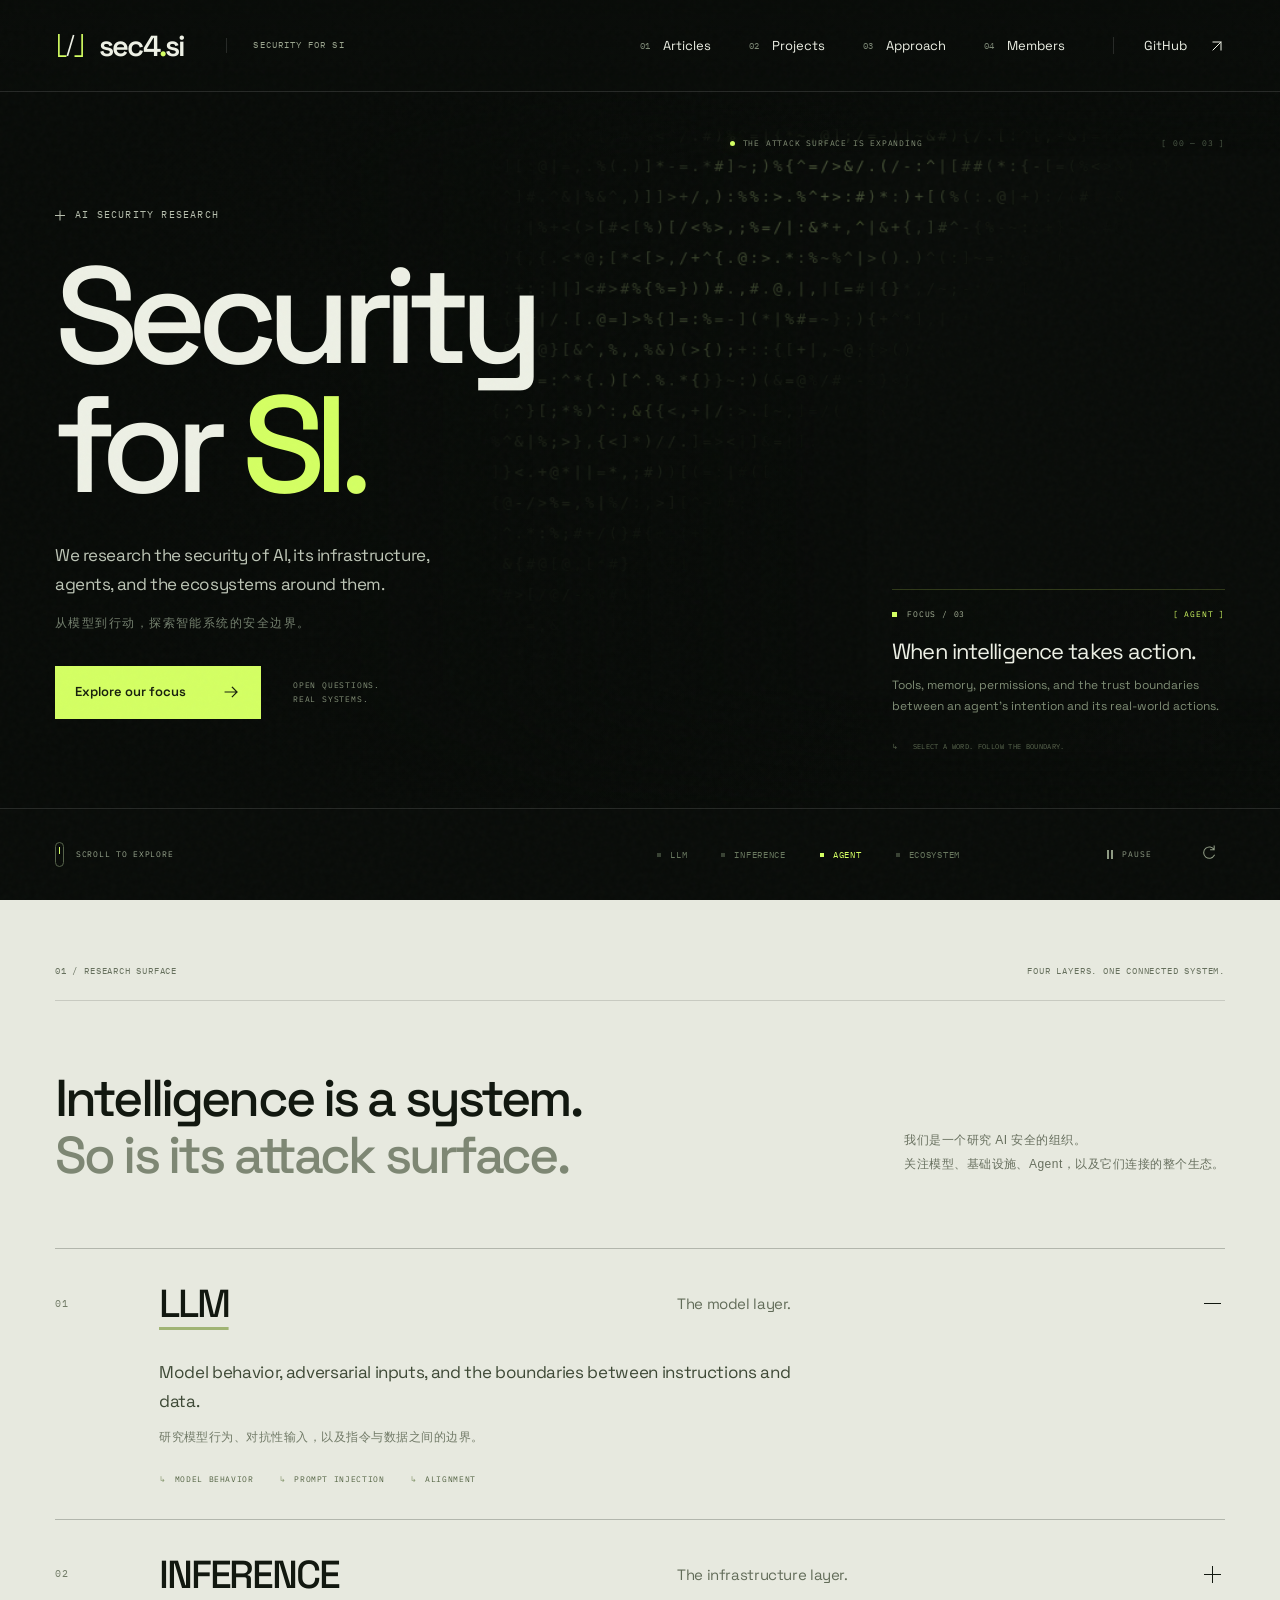
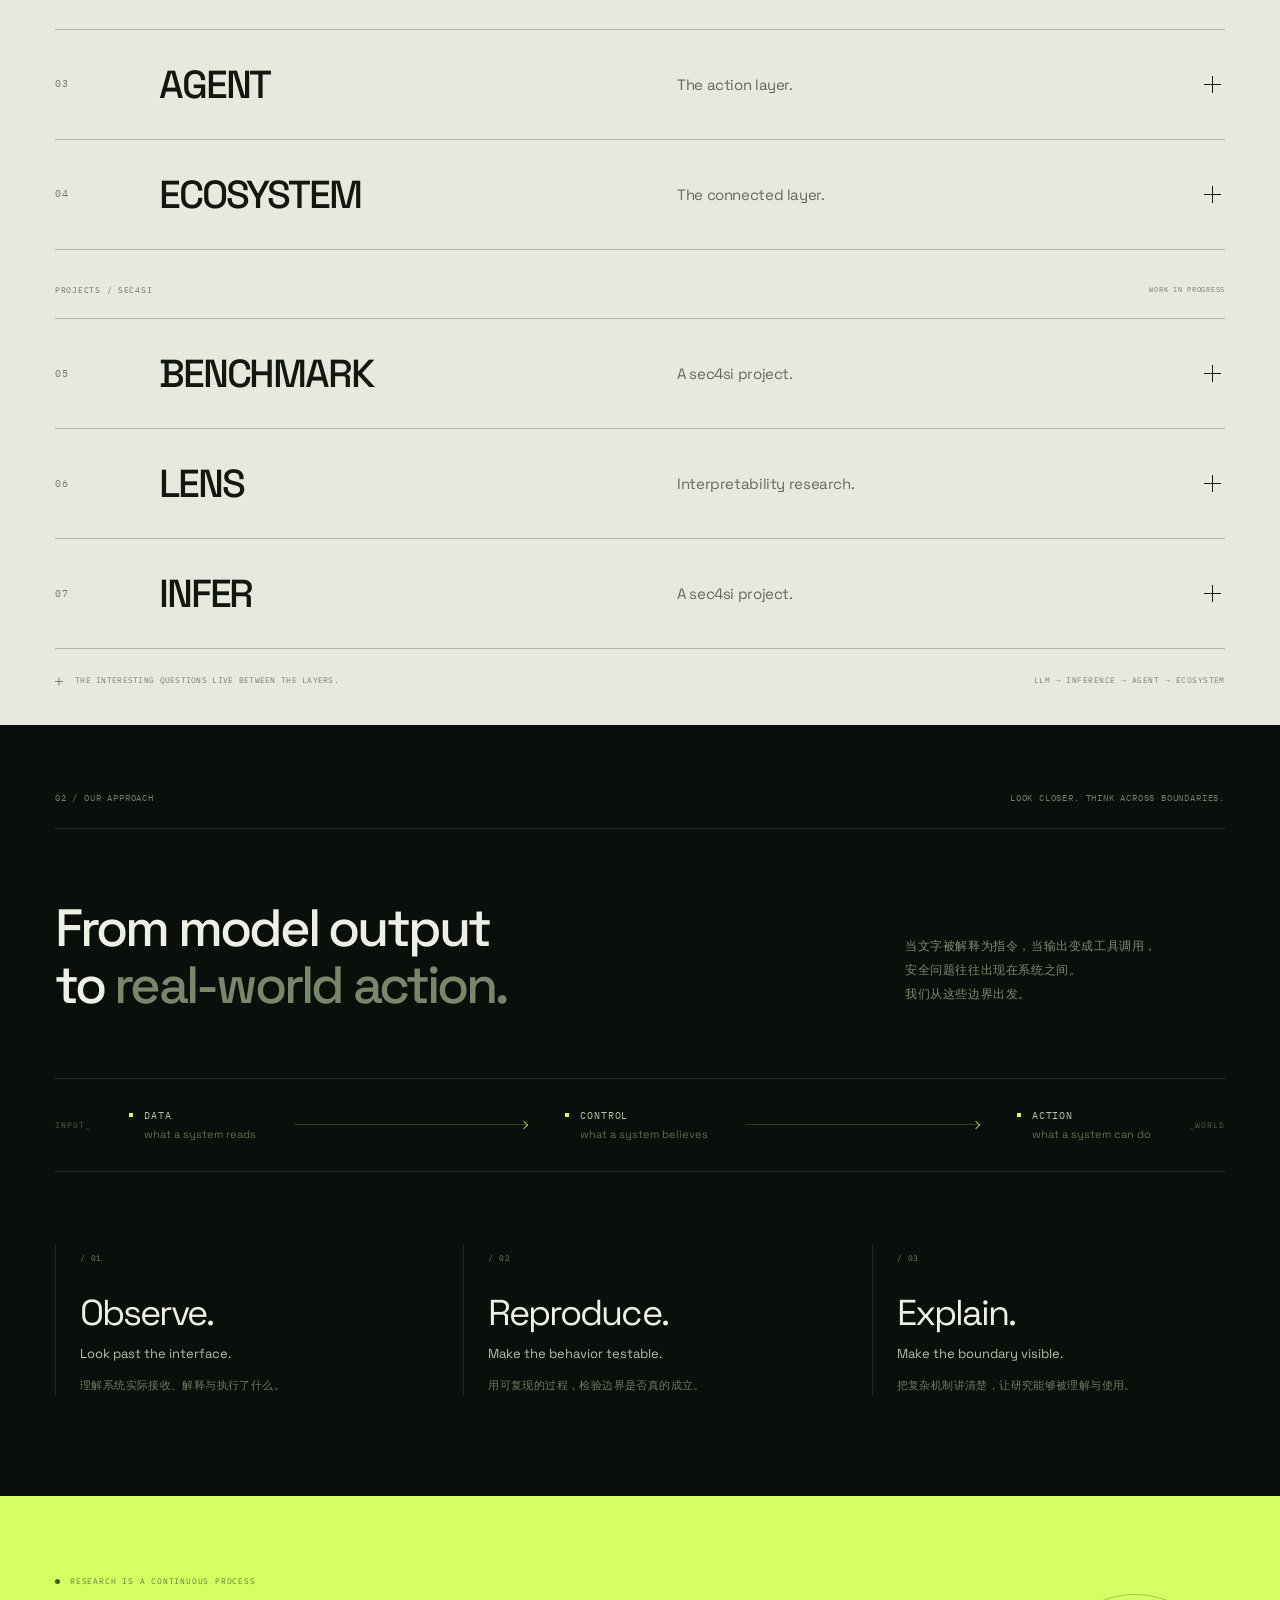
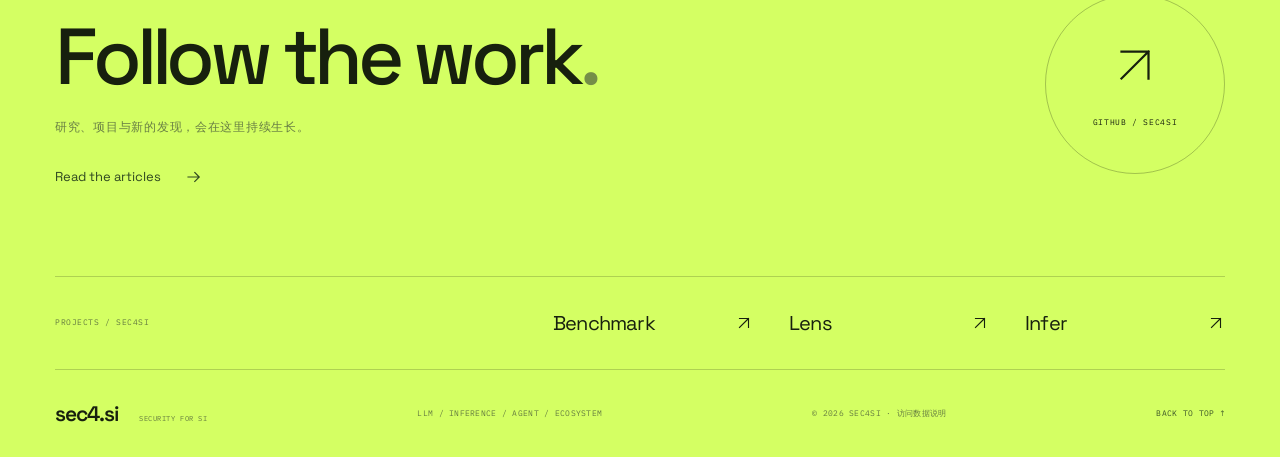
==== commit a9747386: "Report site visits to sec4si Metric" ====
--- a/index.html
+++ b/index.html
@@ -13,11 +13,12 @@
     <link rel="icon" type="image/svg+xml" href="/favicon.svg">
     <title>sec4.si — Security for SI</title>
     <link rel="stylesheet" data-site-style href="/assets/main-E5MSXBWS.css">
-    <link rel="modulepreload" href="/assets/main-F5M3J64T.js">
+    <link rel="modulepreload" href="/assets/main-WIBIUWH7.js">
+    <script defer src="/visit-metrics.js"></script>
   </head>
   <body>
     <div id="root"></div>
     <noscript><main style="padding:3rem;background:#090c09;color:#ecf0e5;font-family:monospace;min-height:100vh"><h1>sec4.si — Security for SI</h1><p>We research the security of AI, its infrastructure, agents, and the ecosystems around them.</p><p>LLM · INFERENCE · AGENT · AI ECOSYSTEM</p><p><a style="color:#d4ff63" href="/articles/">Read the articles →</a></p><a style="color:#d4ff63" href="https://github.com/sec4si">Explore our GitHub →</a></main></noscript>
-    <script type="module" data-site-bootstrap data-app-script="/assets/main-F5M3J64T.js" data-app-style="/assets/main-E5MSXBWS.css" src="/assets/bootstrap-MN6KHRYF.js"></script>
+    <script type="module" data-site-bootstrap data-app-script="/assets/main-WIBIUWH7.js" data-app-style="/assets/main-E5MSXBWS.css" src="/assets/bootstrap-MN6KHRYF.js"></script>
   </body>
 </html>
